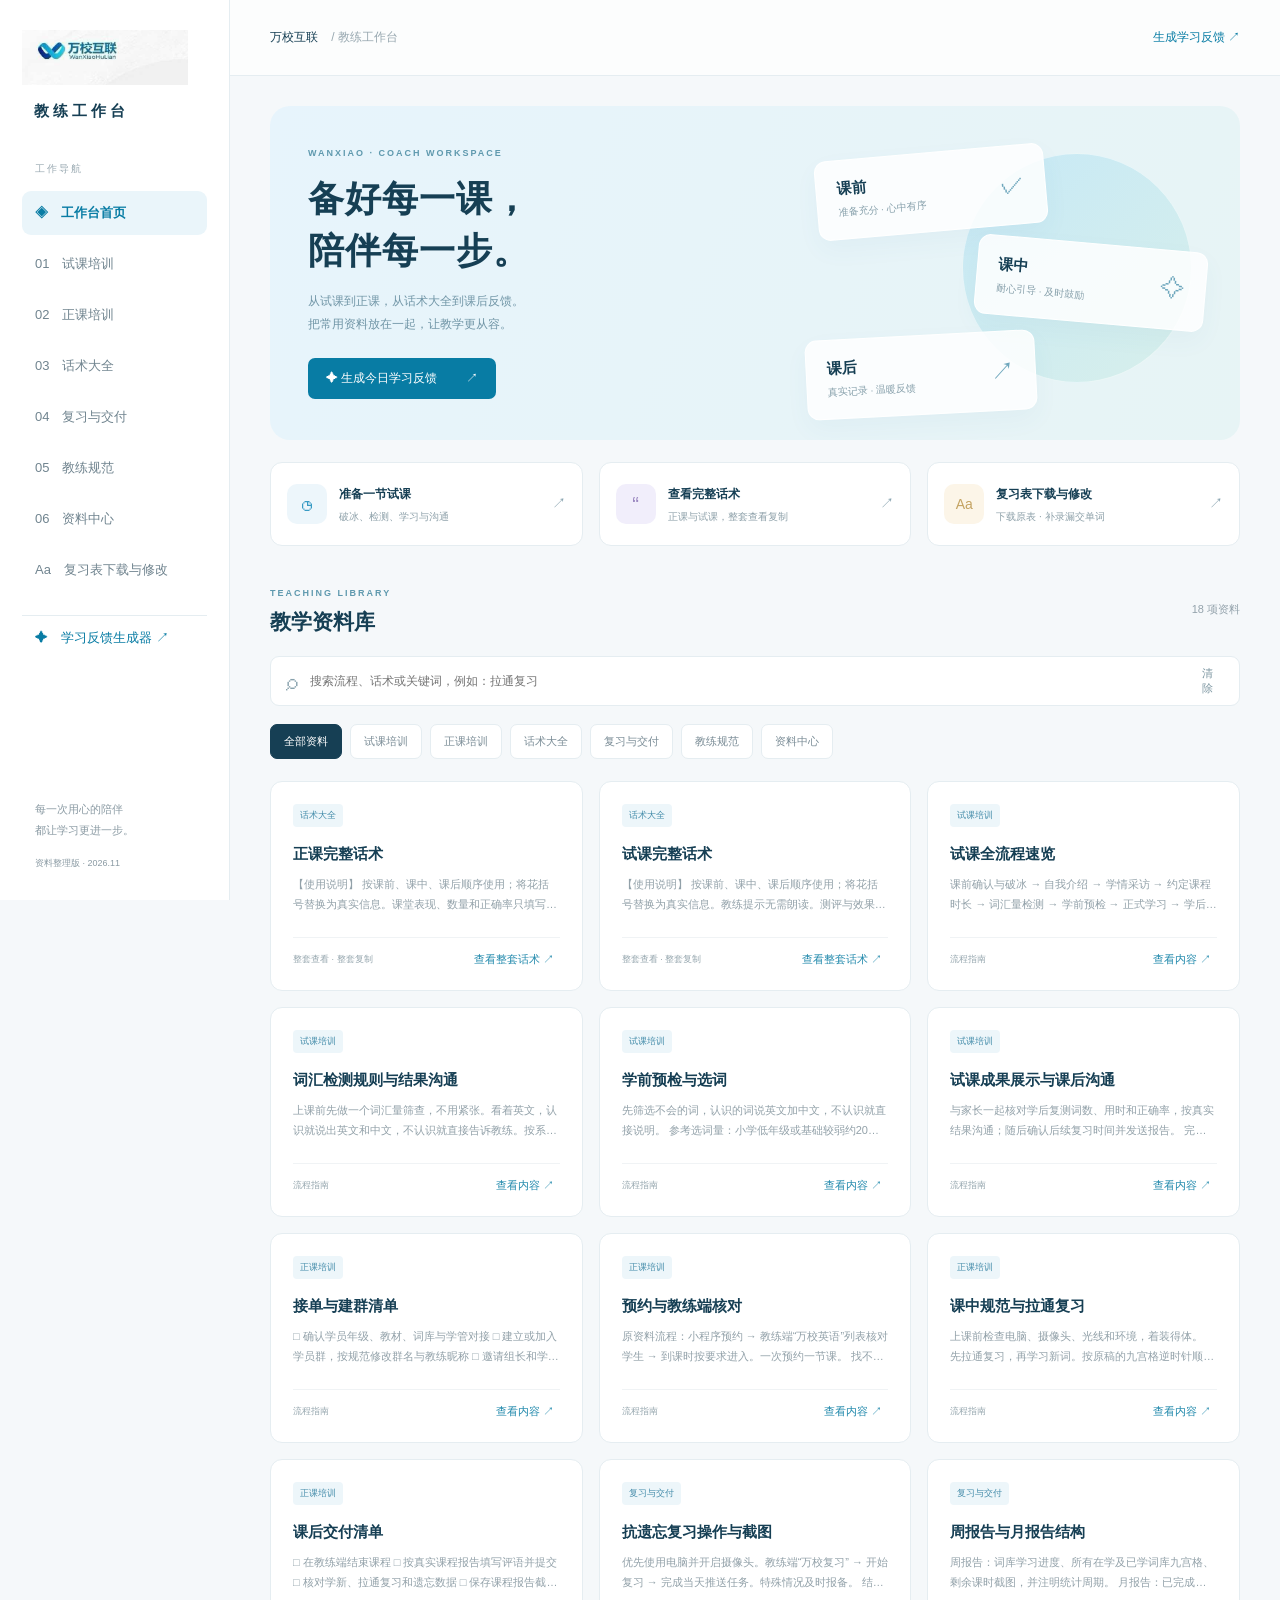
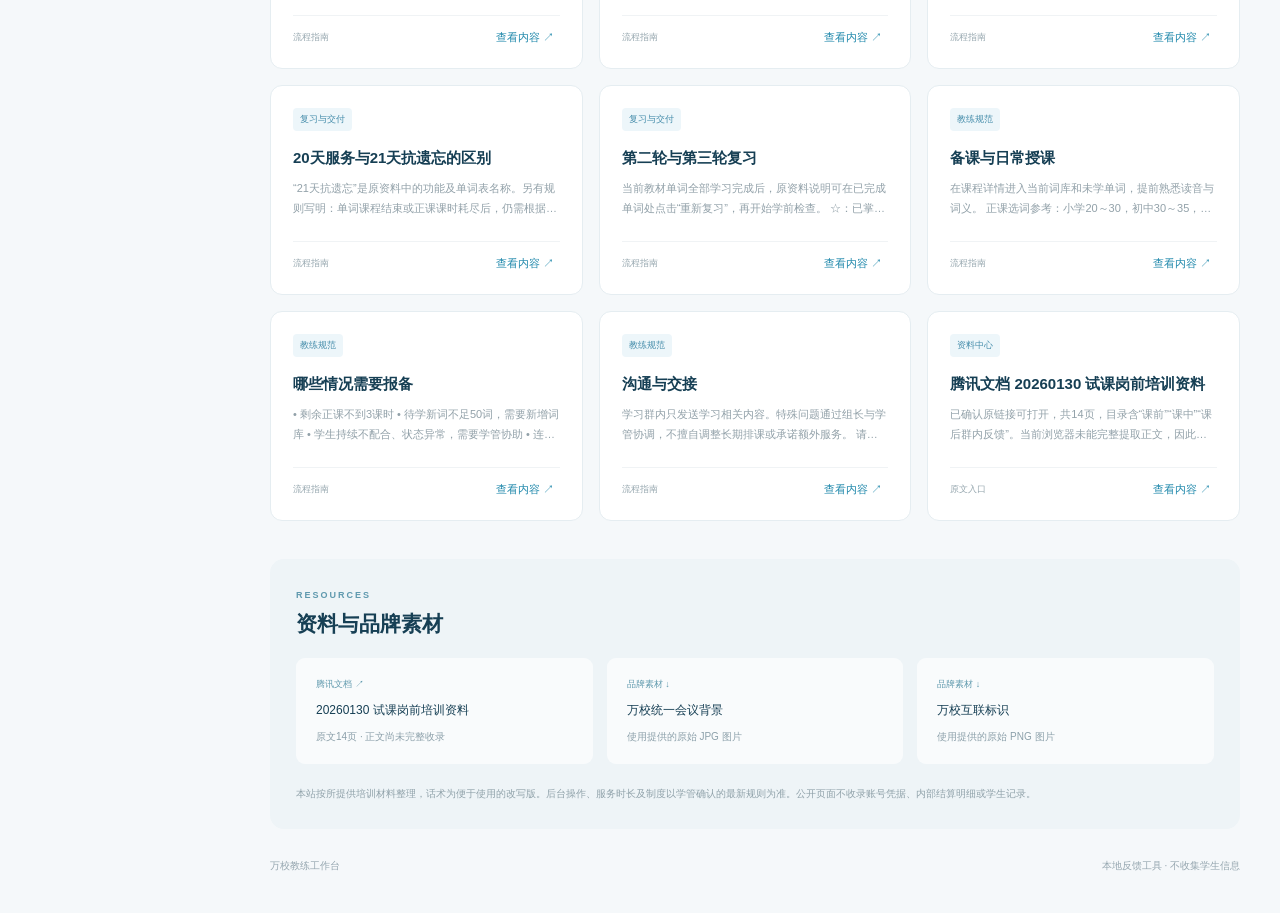
==== index.html @ 0abeb0ee "Request no search indexing for coach website" ====
<!doctype html><html lang="zh-CN"><head><meta name="robots" content="noindex, nofollow, noarchive"><meta charset="UTF-8"><meta name="viewport" content="width=device-width,initial-scale=1"><meta name="description" content="万校教练工作台：分类培训资料、话术大全、复习交付、单词表与反馈生成工具。"><title>万校教练工作台</title><link rel="stylesheet" href="coach.css?v=4"></head><body><aside class="sidebar"><a class="brand" href="./"><img src="assets/logo.png" alt="万校互联"><strong>教练工作台</strong></a><span class="nav-label">工作导航</span><nav id="nav"><button data-cat="全部资料" class="active">◈　工作台首页</button><button data-cat="试课培训">01　试课培训</button><button data-cat="正课培训">02　正课培训</button><button data-cat="话术大全">03　话术大全</button><button data-cat="复习与交付">04　复习与交付</button><button data-cat="教练规范">05　教练规范</button><button data-cat="资料中心">06　资料中心</button><button data-cat="单词工具">Aa　复习表下载与修改</button><a href="feedback.html">✦　学习反馈生成器 ↗</a></nav><div class="side-note">每一次用心的陪伴<br>都让学习更进一步。<small>资料整理版 · 2026.11</small></div></aside><div class="shell"><header><div>万校互联 <span>/ 教练工作台</span></div><a href="feedback.html">生成学习反馈 ↗</a></header><main><section class="hero"><div class="hero-copy"><span class="eyebrow">WANXIAO · COACH WORKSPACE</span><h1>备好每一课，<br>陪伴每一步。</h1><p>从试课到正课，从话术大全到课后反馈。<br>把常用资料放在一起，让教学更从容。</p><a class="primary" href="feedback.html">✦ 生成今日学习反馈 <span>↗</span></a></div><div class="hero-art" aria-hidden="true"><span class="orb"></span><div class="art-card c1"><b>课前</b><span>准备充分 · 心中有序</span><i>✓</i></div><div class="art-card c2"><b>课中</b><span>耐心引导 · 及时鼓励</span><i>✧</i></div><div class="art-card c3"><b>课后</b><span>真实记录 · 温暖反馈</span><i>↗</i></div></div></section><div class="quick-grid"><button data-jump="试课培训"><span class="icon blue">◷</span><div><strong>准备一节试课</strong><small>破冰、检测、学习与沟通</small></div><b>↗</b></button><button data-jump="话术大全"><span class="icon purple">“</span><div><strong>查看完整话术</strong><small>正课与试课，整套查看复制</small></div><b>↗</b></button><button data-jump="单词工具"><span class="icon gold">Aa</span><div><strong>复习表下载与修改</strong><small>下载原表 · 补录漏交单词</small></div><b>↗</b></button></div><section id="library"><div class="title-row"><div><span class="eyebrow">TEACHING LIBRARY</span><h2 id="sectionTitle">教学资料库</h2></div><span id="resultCount"></span></div><div class="searchbar"><span>⌕</span><input id="search" type="search" placeholder="搜索流程、话术或关键词，例如：拉通复习" aria-label="搜索培训资料"><button id="resetSearch">清除</button></div><div id="filters" class="filters"></div><div id="cards" class="cards"></div><div id="empty" hidden>没有找到相关资料，请尝试其他关键词。</div></section><section id="resources" class="resource-panel"><div class="title-row"><div><span class="eyebrow">RESOURCES</span><h2>资料与品牌素材</h2></div></div><div class="resource-grid"><a href="https://docs.qq.com/doc/DQURtT05TaW9CdFZV" target="_blank" rel="noopener"><span>腾讯文档 ↗</span><strong>20260130 试课岗前培训资料</strong><small>原文14页 · 正文尚未完整收录</small></a><a href="assets/meeting-bg.jpg" download="万校会议背景.jpg"><span>品牌素材 ↓</span><strong>万校统一会议背景</strong><small>使用提供的原始 JPG 图片</small></a><a href="assets/logo.png" download="万校互联标识.png"><span>品牌素材 ↓</span><strong>万校互联标识</strong><small>使用提供的原始 PNG 图片</small></a></div><p class="source-note">本站按所提供培训材料整理，话术为便于使用的改写版。后台操作、服务时长及制度以学管确认的最新规则为准。公开页面不收录账号凭据、内部结算明细或学生记录。</p></section><section id="wordTool" class="word-tool" hidden><div class="title-row"><div><span class="eyebrow">WORD WORKSHEET</span><h2>单词复习表自助下载与修改</h2></div><button id="printWords" class="primary">打印 / 存为 PDF</button></div><p>单词忘提交或需要调整时，可下载原表自行修改，也可在这里补录、改词义，生成本次复习表。内容仅在浏览器中处理，不保存或上传。</p><h3>① 下载原始复习表</h3><div class="template-downloads"><a href="templates/english.docx" download="万校单词复习表-英文.docx">↓ 英文复习表 <small>Word 可编辑</small></a><a href="templates/chinese.docx" download="万校单词复习表-中文.docx">↓ 中文复习表 <small>Word 可编辑</small></a><a href="templates/bilingual.docx" download="万校单词复习表-英文加中文.docx">↓ 中英复习表 <small>Word 可编辑</small></a></div><p class="template-note">原表保留提供文件中的示例日期与单词，请在 Word / WPS 中替换为本次内容。三份原文件词汇不完全相同。</p><h3>② 在线补录与修改</h3><div class="sample-row"><button id="sample15">载入中英示例 · 15词</button><button id="sample20">载入英文示例 · 20词</button></div><p class="notice">原文件并非同一组单词：中文版、中英版为15词；英文版为20词且没有配套词义，不自动拼接或补译。</p><label for="wordInput">单词内容（每行“英文 | 中文”；遗漏单词直接追加一行）</label><textarea id="wordInput" rows="8" placeholder="dove | 鸽子&#10;big | 大的"></textarea><div class="word-controls"><label>展示模式<select id="wordMode"><option value="both">英文＋中文</option><option value="en">仅英文</option><option value="zh">仅中文</option></select></label><button id="makeWords" class="primary">更新复习表</button><button id="downloadWords">下载修改后的表格 CSV</button><button id="clearWords">清空</button></div><p id="wordStatus" role="status">也可直接点击下方表格里的英文或中文修改，修改会同步到上方输入框。这里只修改复习表，不会补交到万校教学系统；如需补交学习记录，请联系学管。</p><div id="worksheet"><h3>万校互联 · 单词复习表</h3><p id="wordSummary">填写单词后点击生成</p><table><thead><tr><th>序号</th><th>英文</th><th>中文</th><th>复习 ✓</th></tr></thead><tbody id="wordRows"></tbody></table></div></section><footer>万校教练工作台 <span>本地反馈工具 · 不收集学生信息</span></footer></main></div><dialog id="detail"><div class="dialog-head"><span id="detailCategory"></span><button id="closeDetail" aria-label="关闭详情">×</button></div><h2 id="detailTitle"></h2><div id="detailBody"></div><p id="detailSource"></p><div class="dialog-bottom"><span id="copyStatus" role="status"></span><button id="copyDetail" class="primary">复制内容</button></div></dialog><script src="content.js?v=4"></script><script src="coach.js?v=4"></script></body></html>
---- coach.css ----
:root{--blue:#087ca4;--ink:#163f54;--muted:#7b909b;--line:#e5edf1}*{box-sizing:border-box}html{scroll-behavior:smooth}body{margin:0;background:#f5f8fa;color:var(--ink);font:14px -apple-system,BlinkMacSystemFont,"PingFang SC","Microsoft YaHei",sans-serif}button,input,textarea,select{font:inherit}button,a,input,textarea,select{-webkit-tap-highlight-color:transparent}button{cursor:pointer}a{color:inherit;text-decoration:none}.sidebar{position:fixed;inset:0 auto 0 0;width:230px;background:#fff;border-right:1px solid var(--line);padding:30px 22px;z-index:10}.brand img{width:166px;height:55px;object-fit:cover;object-position:center}.brand strong{display:block;letter-spacing:4px;font-size:15px;margin:14px 0 38px;padding-left:12px}.nav-label{font-size:10px;letter-spacing:2px;color:#9aaab2;padding-left:13px}nav{margin-top:15px;display:flex;flex-direction:column;gap:7px}nav button,nav a{background:none;border:0;text-align:left;padding:13px;border-radius:9px;color:#70848f;font-size:13px}nav .active{background:#eaf5fa;color:#087ca4;font-weight:600}nav a{margin-top:16px;border-top:1px solid var(--line);border-radius:0;color:#087ca4}.side-note{position:absolute;bottom:28px;left:35px;color:#8a9aa3;font-size:11px;line-height:1.9}.side-note small{display:block;margin-top:14px;font-size:9px}.shell{margin-left:230px}header{height:76px;background:#ffffffbb;border-bottom:1px solid var(--line);padding:0 40px;display:flex;justify-content:space-between;align-items:center;font-size:12px}header span{color:#98a8b0;margin-left:10px}header a{color:var(--blue)}main{max-width:1260px;padding:30px 40px;margin:auto}.hero{min-height:310px;border-radius:20px;background:linear-gradient(115deg,#e7f4fc,#e7f4f5);padding:37px 38px;display:grid;grid-template-columns:1.2fr 1fr;overflow:hidden}.eyebrow{font-size:9px;letter-spacing:2px;color:#5f99ae;font-weight:600}h1{font-size:36px;line-height:1.45;margin:14px 0 13px;font-weight:650;letter-spacing:1px}.hero p{font-size:12px;line-height:1.9;color:#7095a6}.primary{background:var(--blue);color:#fff;border:0;border-radius:7px;padding:12px 18px;font-size:12px;display:inline-block}.hero .primary{margin-top:10px}.hero .primary span{margin-left:25px}.hero-art{position:relative;min-height:260px}.orb{position:absolute;width:230px;height:230px;background:linear-gradient(140deg,#c7e9f6,#d7efeb);border:1px solid #fff8;border-radius:50%;top:10px;right:10px}.art-card{position:absolute;background:#ffffffd9;border:1px solid #fff;box-shadow:0 10px 24px #3681a30c;border-radius:12px;width:230px;padding:19px 20px;transform:rotate(-5deg)}.art-card b{display:block;font-size:15px}.art-card span{display:block;font-size:10px;color:#87a0ab;margin-top:7px}.art-card i{position:absolute;right:20px;top:24px;font-style:normal;color:#6da6bc;font-size:24px}.c1{top:9px;left:20px}.c2{top:100px;right:-4px;transform:rotate(5deg)}.c3{top:192px;left:10px;transform:rotate(-3deg)}.quick-grid{display:grid;grid-template-columns:repeat(3,1fr);gap:16px;margin:22px 0 37px}.quick-grid button{background:#fff;border:1px solid var(--line);border-radius:12px;padding:21px 16px;display:flex;align-items:center;text-align:left;gap:12px;color:var(--ink)}.quick-grid strong{font-size:12px;font-weight:600}.quick-grid small{display:block;margin-top:7px;font-size:10px;color:#8da0a9}.quick-grid b{margin-left:auto;color:#8ba6b2;font-weight:400}.icon{display:grid;place-items:center;width:40px;height:40px;border-radius:10px;font-size:20px;flex-shrink:0}.blue{background:#edf6fb;color:#389bc4}.purple{background:#f1eefb;color:#9a87c0}.gold{background:#fcf5e8;color:#c4a362;font-size:14px}.title-row{display:flex;align-items:center;justify-content:space-between;margin-bottom:20px}h2{font-size:21px;margin:9px 0 0;font-weight:600}#resultCount{font-size:11px;color:#93a2ab}.searchbar{background:#fff;display:flex;border:1px solid var(--line);border-radius:9px;align-items:center;padding:5px 15px;gap:12px}.searchbar>span{font-size:23px;color:#89a2ad}.searchbar input{width:100%;border:0;outline:none;padding:12px 0;font-size:12px;background:transparent}.searchbar button{background:none;border:0;color:#7b95a0;font-size:11px}.filters{display:flex;gap:8px;margin:18px 0 22px;flex-wrap:wrap}.filters button,.sample-row button,.word-controls>button:not(.primary){background:#fff;border:1px solid var(--line);padding:9px 13px;border-radius:7px;color:#7a8c96;font-size:11px}.filters button.active{background:var(--ink);color:#fff;border-color:var(--ink)}.cards{display:grid;grid-template-columns:repeat(3,1fr);gap:16px}.card{border:1px solid var(--line);background:#fff;border-radius:12px;padding:22px;display:flex;flex-direction:column;min-height:210px}.card .badge{font-size:9px;color:#448caa;background:#edf6fa;padding:5px 7px;border-radius:4px;align-self:start}.card h3{font-size:15px;line-height:1.6;margin:15px 0 9px;font-weight:600}.card p{font-size:11px;color:#92a1a9;line-height:1.8;margin:0 0 18px;display:-webkit-box;-webkit-line-clamp:2;-webkit-box-orient:vertical;overflow:hidden}.card-bottom{margin-top:auto;border-top:1px solid #f0f3f5;padding-top:13px;display:flex;align-items:center;justify-content:space-between;font-size:9px;color:#95a6ae}.card-bottom button{border:0;background:none;color:#2189ac;font-size:11px}.resource-panel{margin-top:38px;background:#eef4f7;border-radius:14px;padding:26px}.resource-grid{display:grid;grid-template-columns:repeat(3,1fr);gap:14px}.resource-grid a{background:#ffffffb0;padding:20px;border-radius:9px;display:flex;flex-direction:column;gap:10px}.resource-grid span{font-size:9px;color:#5f99ad}.resource-grid strong{font-size:12px;font-weight:500;line-height:1.6}.resource-grid small{font-size:10px;color:#8ca0aa}.source-note{font-size:10px;color:#90a2aa;line-height:1.9;margin:20px 0 0}footer{display:flex;justify-content:space-between;color:#96a7b0;font-size:10px;padding:30px 0 10px}dialog{width:min(700px,calc(100% - 30px));max-height:88vh;border:1px solid var(--line);border-radius:18px;padding:30px;color:var(--ink)}dialog::backdrop{background:#12374666;backdrop-filter:blur(3px)}.dialog-head{display:flex;justify-content:space-between;align-items:center;color:var(--blue);font-size:11px}.dialog-head button{border:0;background:#f1f6f9;font-size:24px;color:#7896a4;width:34px;height:34px;border-radius:50%}#detailTitle{margin:15px 0 20px;line-height:1.6}#detailBody{white-space:pre-wrap;line-height:2.1;font-size:14px}#detailSource{font-size:10px;color:#8aa0ab;border-top:1px solid var(--line);padding-top:18px;margin-top:24px}.dialog-bottom{display:flex;justify-content:space-between;align-items:center;gap:12px;margin-top:20px}#copyStatus{font-size:11px;color:var(--blue)}.word-tool{padding:28px;background:#fff;border:1px solid var(--line);border-radius:14px}.word-tool p{color:#8198a3;font-size:12px;line-height:1.8}.sample-row{display:flex;gap:12px}.notice{background:#fff8e8;padding:12px;border-radius:8px;color:#9c885c!important}.word-tool textarea{display:block;width:100%;padding:15px;border:1px solid var(--line);border-radius:9px;margin:10px 0 18px;line-height:1.8}.word-controls{display:flex;gap:16px;align-items:end}.word-controls label{display:flex;flex-direction:column;gap:8px;font-size:12px}select{padding:9px;border:1px solid var(--line);border-radius:6px}#worksheet{margin-top:25px;padding:20px;border:1px solid var(--line)}table{border-collapse:collapse;width:100%}th,td{border:1px solid #dce5e9;text-align:left;padding:12px;font-size:13px}th{background:#eff6f9}button:hover,a:hover{filter:brightness(.96)}:focus-visible{outline:3px solid #8dcde1;outline-offset:3px}[hidden]{display:none!important}#empty{padding:50px;text-align:center;color:#849ba7}@media(max-width:1050px){.sidebar{width:200px;padding:24px 15px}.shell{margin-left:200px}main{padding:25px}.cards{grid-template-columns:repeat(2,1fr)}.quick-grid{gap:10px}.quick-grid button{padding:16px 10px}.quick-grid .icon{display:none}.hero-art{transform:scale(.85);transform-origin:center}}@media(max-width:700px){.sidebar{position:static;width:100%;padding:12px 16px;border-bottom:1px solid var(--line)}.brand{display:flex;align-items:center;gap:20px}.brand img{width:122px;height:40px}.brand strong{margin:0;font-size:13px;letter-spacing:2px}.nav-label,.side-note{display:none}nav{flex-direction:row;overflow:auto;white-space:nowrap;margin-top:12px;gap:4px}nav button,nav a{flex-shrink:0;font-size:11px;padding:10px;margin:0}nav a{border:0}.shell{margin:0}header{height:48px;padding:0 20px;font-size:10px}main{padding:18px 16px}.hero{padding:27px 24px;display:block;min-height:0}.hero-art{display:none}h1{font-size:30px}.hero p{font-size:12px}.quick-grid{grid-template-columns:1fr;gap:8px;margin:16px 0 28px}.quick-grid button{padding:15px}.quick-grid .icon{display:grid;width:34px;height:34px}.quick-grid small{font-size:10px}.cards{grid-template-columns:1fr}.card{min-height:180px}.resource-grid{grid-template-columns:1fr}.resource-panel{padding:20px}.word-tool{padding:18px}.word-controls{flex-wrap:wrap}textarea,input{font-size:16px!important}.title-row h2{font-size:20px}dialog{padding:23px}footer span{font-size:9px}.searchbar input{min-width:0}th,td{padding:8px}.word-tool .primary{padding:11px}#worksheet{padding:8px}}@media print{body>*{display:none!important}.shell,.shell main,#wordTool,#worksheet{display:block!important;margin:0;padding:0;border:0;background:#fff}.shell>header,main>*:not(#wordTool),#wordTool>*:not(#worksheet){display:none!important}#worksheet h3{text-align:center}table{width:100%}th,td{color:#000;border:1px solid #999;padding:10px}}

.template-downloads{display:grid;grid-template-columns:repeat(3,1fr);gap:12px;margin:16px 0}.template-downloads a{display:block;padding:18px;border:1px solid #cfe3ed;background:#f1f8fb;border-radius:9px;color:#087ca4;font-size:13px}.template-downloads small{display:block;color:#8aa0aa;font-size:10px;margin-top:8px}.word-tool h3{font-size:15px;margin-top:26px}.word-tool #wordStatus{font-size:11px;color:#7a929f}#downloadWords{border:1px solid #a5cddd;border-radius:7px;background:#f0f8fc;color:#087ca4;padding:12px;font-size:12px}td[contenteditable]{background:#fafdff;cursor:text}td[contenteditable]:focus{outline:2px solid #91cbdc;outline-offset:-2px}@media(max-width:700px){.template-downloads{grid-template-columns:1fr;gap:8px}.template-downloads a{padding:14px}.template-downloads small{display:inline;margin-left:15px}}
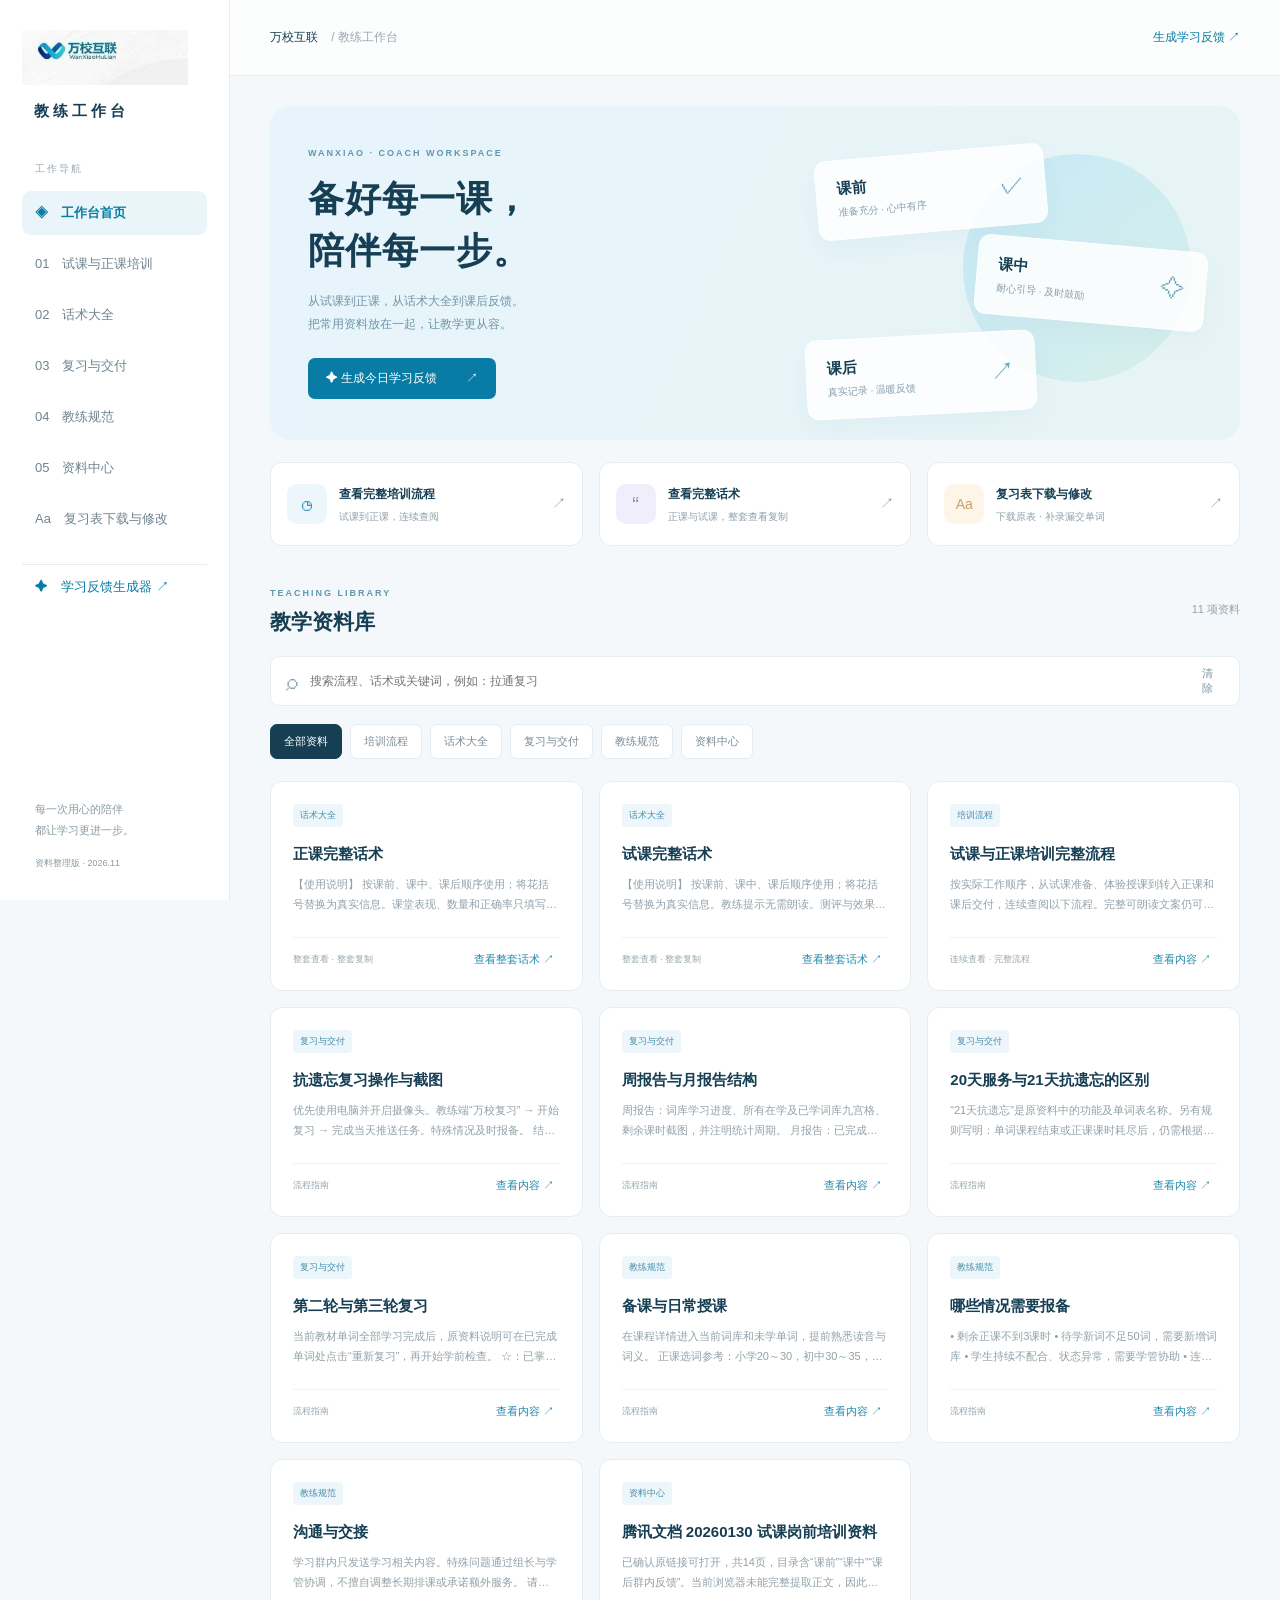
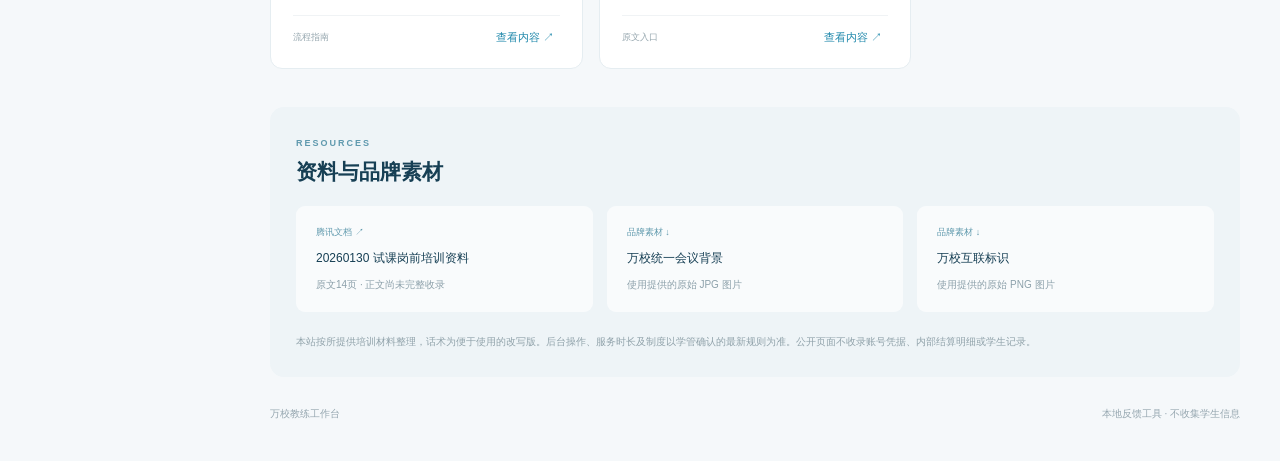
==== commit 7a4ff742: "Combine trial and regular training into one continuous guide" ====
--- a/index.html
+++ b/index.html
@@ -1 +1 @@
-<!doctype html><html lang="zh-CN"><head><meta name="robots" content="noindex, nofollow, noarchive"><meta charset="UTF-8"><meta name="viewport" content="width=device-width,initial-scale=1"><meta name="description" content="万校教练工作台：分类培训资料、话术大全、复习交付、单词表与反馈生成工具。"><title>万校教练工作台</title><link rel="stylesheet" href="coach.css?v=4"></head><body><aside class="sidebar"><a class="brand" href="./"><img src="assets/logo.png" alt="万校互联"><strong>教练工作台</strong></a><span class="nav-label">工作导航</span><nav id="nav"><button data-cat="全部资料" class="active">◈　工作台首页</button><button data-cat="试课培训">01　试课培训</button><button data-cat="正课培训">02　正课培训</button><button data-cat="话术大全">03　话术大全</button><button data-cat="复习与交付">04　复习与交付</button><button data-cat="教练规范">05　教练规范</button><button data-cat="资料中心">06　资料中心</button><button data-cat="单词工具">Aa　复习表下载与修改</button><a href="feedback.html">✦　学习反馈生成器 ↗</a></nav><div class="side-note">每一次用心的陪伴<br>都让学习更进一步。<small>资料整理版 · 2026.11</small></div></aside><div class="shell"><header><div>万校互联 <span>/ 教练工作台</span></div><a href="feedback.html">生成学习反馈 ↗</a></header><main><section class="hero"><div class="hero-copy"><span class="eyebrow">WANXIAO · COACH WORKSPACE</span><h1>备好每一课，<br>陪伴每一步。</h1><p>从试课到正课，从话术大全到课后反馈。<br>把常用资料放在一起，让教学更从容。</p><a class="primary" href="feedback.html">✦ 生成今日学习反馈 <span>↗</span></a></div><div class="hero-art" aria-hidden="true"><span class="orb"></span><div class="art-card c1"><b>课前</b><span>准备充分 · 心中有序</span><i>✓</i></div><div class="art-card c2"><b>课中</b><span>耐心引导 · 及时鼓励</span><i>✧</i></div><div class="art-card c3"><b>课后</b><span>真实记录 · 温暖反馈</span><i>↗</i></div></div></section><div class="quick-grid"><button data-jump="试课培训"><span class="icon blue">◷</span><div><strong>准备一节试课</strong><small>破冰、检测、学习与沟通</small></div><b>↗</b></button><button data-jump="话术大全"><span class="icon purple">“</span><div><strong>查看完整话术</strong><small>正课与试课，整套查看复制</small></div><b>↗</b></button><button data-jump="单词工具"><span class="icon gold">Aa</span><div><strong>复习表下载与修改</strong><small>下载原表 · 补录漏交单词</small></div><b>↗</b></button></div><section id="library"><div class="title-row"><div><span class="eyebrow">TEACHING LIBRARY</span><h2 id="sectionTitle">教学资料库</h2></div><span id="resultCount"></span></div><div class="searchbar"><span>⌕</span><input id="search" type="search" placeholder="搜索流程、话术或关键词，例如：拉通复习" aria-label="搜索培训资料"><button id="resetSearch">清除</button></div><div id="filters" class="filters"></div><div id="cards" class="cards"></div><div id="empty" hidden>没有找到相关资料，请尝试其他关键词。</div></section><section id="resources" class="resource-panel"><div class="title-row"><div><span class="eyebrow">RESOURCES</span><h2>资料与品牌素材</h2></div></div><div class="resource-grid"><a href="https://docs.qq.com/doc/DQURtT05TaW9CdFZV" target="_blank" rel="noopener"><span>腾讯文档 ↗</span><strong>20260130 试课岗前培训资料</strong><small>原文14页 · 正文尚未完整收录</small></a><a href="assets/meeting-bg.jpg" download="万校会议背景.jpg"><span>品牌素材 ↓</span><strong>万校统一会议背景</strong><small>使用提供的原始 JPG 图片</small></a><a href="assets/logo.png" download="万校互联标识.png"><span>品牌素材 ↓</span><strong>万校互联标识</strong><small>使用提供的原始 PNG 图片</small></a></div><p class="source-note">本站按所提供培训材料整理，话术为便于使用的改写版。后台操作、服务时长及制度以学管确认的最新规则为准。公开页面不收录账号凭据、内部结算明细或学生记录。</p></section><section id="wordTool" class="word-tool" hidden><div class="title-row"><div><span class="eyebrow">WORD WORKSHEET</span><h2>单词复习表自助下载与修改</h2></div><button id="printWords" class="primary">打印 / 存为 PDF</button></div><p>单词忘提交或需要调整时，可下载原表自行修改，也可在这里补录、改词义，生成本次复习表。内容仅在浏览器中处理，不保存或上传。</p><h3>① 下载原始复习表</h3><div class="template-downloads"><a href="templates/english.docx" download="万校单词复习表-英文.docx">↓ 英文复习表 <small>Word 可编辑</small></a><a href="templates/chinese.docx" download="万校单词复习表-中文.docx">↓ 中文复习表 <small>Word 可编辑</small></a><a href="templates/bilingual.docx" download="万校单词复习表-英文加中文.docx">↓ 中英复习表 <small>Word 可编辑</small></a></div><p class="template-note">原表保留提供文件中的示例日期与单词，请在 Word / WPS 中替换为本次内容。三份原文件词汇不完全相同。</p><h3>② 在线补录与修改</h3><div class="sample-row"><button id="sample15">载入中英示例 · 15词</button><button id="sample20">载入英文示例 · 20词</button></div><p class="notice">原文件并非同一组单词：中文版、中英版为15词；英文版为20词且没有配套词义，不自动拼接或补译。</p><label for="wordInput">单词内容（每行“英文 | 中文”；遗漏单词直接追加一行）</label><textarea id="wordInput" rows="8" placeholder="dove | 鸽子&#10;big | 大的"></textarea><div class="word-controls"><label>展示模式<select id="wordMode"><option value="both">英文＋中文</option><option value="en">仅英文</option><option value="zh">仅中文</option></select></label><button id="makeWords" class="primary">更新复习表</button><button id="downloadWords">下载修改后的表格 CSV</button><button id="clearWords">清空</button></div><p id="wordStatus" role="status">也可直接点击下方表格里的英文或中文修改，修改会同步到上方输入框。这里只修改复习表，不会补交到万校教学系统；如需补交学习记录，请联系学管。</p><div id="worksheet"><h3>万校互联 · 单词复习表</h3><p id="wordSummary">填写单词后点击生成</p><table><thead><tr><th>序号</th><th>英文</th><th>中文</th><th>复习 ✓</th></tr></thead><tbody id="wordRows"></tbody></table></div></section><footer>万校教练工作台 <span>本地反馈工具 · 不收集学生信息</span></footer></main></div><dialog id="detail"><div class="dialog-head"><span id="detailCategory"></span><button id="closeDetail" aria-label="关闭详情">×</button></div><h2 id="detailTitle"></h2><div id="detailBody"></div><p id="detailSource"></p><div class="dialog-bottom"><span id="copyStatus" role="status"></span><button id="copyDetail" class="primary">复制内容</button></div></dialog><script src="content.js?v=4"></script><script src="coach.js?v=4"></script></body></html>
+<!doctype html><html lang="zh-CN"><head><meta name="robots" content="noindex, nofollow, noarchive"><meta charset="UTF-8"><meta name="viewport" content="width=device-width,initial-scale=1"><meta name="description" content="万校教练工作台：分类培训资料、话术大全、复习交付、单词表与反馈生成工具。"><title>万校教练工作台</title><link rel="stylesheet" href="coach.css?v=4"></head><body><aside class="sidebar"><a class="brand" href="./"><img src="assets/logo.png" alt="万校互联"><strong>教练工作台</strong></a><span class="nav-label">工作导航</span><nav id="nav"><button data-cat="全部资料" class="active">◈　工作台首页</button><button data-cat="培训流程">01　试课与正课培训</button><button data-cat="话术大全">02　话术大全</button><button data-cat="复习与交付">03　复习与交付</button><button data-cat="教练规范">04　教练规范</button><button data-cat="资料中心">05　资料中心</button><button data-cat="单词工具">Aa　复习表下载与修改</button><a href="feedback.html">✦　学习反馈生成器 ↗</a></nav><div class="side-note">每一次用心的陪伴<br>都让学习更进一步。<small>资料整理版 · 2026.11</small></div></aside><div class="shell"><header><div>万校互联 <span>/ 教练工作台</span></div><a href="feedback.html">生成学习反馈 ↗</a></header><main><section class="hero"><div class="hero-copy"><span class="eyebrow">WANXIAO · COACH WORKSPACE</span><h1>备好每一课，<br>陪伴每一步。</h1><p>从试课到正课，从话术大全到课后反馈。<br>把常用资料放在一起，让教学更从容。</p><a class="primary" href="feedback.html">✦ 生成今日学习反馈 <span>↗</span></a></div><div class="hero-art" aria-hidden="true"><span class="orb"></span><div class="art-card c1"><b>课前</b><span>准备充分 · 心中有序</span><i>✓</i></div><div class="art-card c2"><b>课中</b><span>耐心引导 · 及时鼓励</span><i>✧</i></div><div class="art-card c3"><b>课后</b><span>真实记录 · 温暖反馈</span><i>↗</i></div></div></section><div class="quick-grid"><button data-jump="培训流程"><span class="icon blue">◷</span><div><strong>查看完整培训流程</strong><small>试课到正课，连续查阅</small></div><b>↗</b></button><button data-jump="话术大全"><span class="icon purple">“</span><div><strong>查看完整话术</strong><small>正课与试课，整套查看复制</small></div><b>↗</b></button><button data-jump="单词工具"><span class="icon gold">Aa</span><div><strong>复习表下载与修改</strong><small>下载原表 · 补录漏交单词</small></div><b>↗</b></button></div><section id="library"><div class="title-row"><div><span class="eyebrow">TEACHING LIBRARY</span><h2 id="sectionTitle">教学资料库</h2></div><span id="resultCount"></span></div><div class="searchbar"><span>⌕</span><input id="search" type="search" placeholder="搜索流程、话术或关键词，例如：拉通复习" aria-label="搜索培训资料"><button id="resetSearch">清除</button></div><div id="filters" class="filters"></div><div id="cards" class="cards"></div><div id="empty" hidden>没有找到相关资料，请尝试其他关键词。</div></section><section id="resources" class="resource-panel"><div class="title-row"><div><span class="eyebrow">RESOURCES</span><h2>资料与品牌素材</h2></div></div><div class="resource-grid"><a href="https://docs.qq.com/doc/DQURtT05TaW9CdFZV" target="_blank" rel="noopener"><span>腾讯文档 ↗</span><strong>20260130 试课岗前培训资料</strong><small>原文14页 · 正文尚未完整收录</small></a><a href="assets/meeting-bg.jpg" download="万校会议背景.jpg"><span>品牌素材 ↓</span><strong>万校统一会议背景</strong><small>使用提供的原始 JPG 图片</small></a><a href="assets/logo.png" download="万校互联标识.png"><span>品牌素材 ↓</span><strong>万校互联标识</strong><small>使用提供的原始 PNG 图片</small></a></div><p class="source-note">本站按所提供培训材料整理，话术为便于使用的改写版。后台操作、服务时长及制度以学管确认的最新规则为准。公开页面不收录账号凭据、内部结算明细或学生记录。</p></section><section id="wordTool" class="word-tool" hidden><div class="title-row"><div><span class="eyebrow">WORD WORKSHEET</span><h2>单词复习表自助下载与修改</h2></div><button id="printWords" class="primary">打印 / 存为 PDF</button></div><p>单词忘提交或需要调整时，可下载原表自行修改，也可在这里补录、改词义，生成本次复习表。内容仅在浏览器中处理，不保存或上传。</p><h3>① 下载原始复习表</h3><div class="template-downloads"><a href="templates/english.docx" download="万校单词复习表-英文.docx">↓ 英文复习表 <small>Word 可编辑</small></a><a href="templates/chinese.docx" download="万校单词复习表-中文.docx">↓ 中文复习表 <small>Word 可编辑</small></a><a href="templates/bilingual.docx" download="万校单词复习表-英文加中文.docx">↓ 中英复习表 <small>Word 可编辑</small></a></div><p class="template-note">原表保留提供文件中的示例日期与单词，请在 Word / WPS 中替换为本次内容。三份原文件词汇不完全相同。</p><h3>② 在线补录与修改</h3><div class="sample-row"><button id="sample15">载入中英示例 · 15词</button><button id="sample20">载入英文示例 · 20词</button></div><p class="notice">原文件并非同一组单词：中文版、中英版为15词；英文版为20词且没有配套词义，不自动拼接或补译。</p><label for="wordInput">单词内容（每行“英文 | 中文”；遗漏单词直接追加一行）</label><textarea id="wordInput" rows="8" placeholder="dove | 鸽子&#10;big | 大的"></textarea><div class="word-controls"><label>展示模式<select id="wordMode"><option value="both">英文＋中文</option><option value="en">仅英文</option><option value="zh">仅中文</option></select></label><button id="makeWords" class="primary">更新复习表</button><button id="downloadWords">下载修改后的表格 CSV</button><button id="clearWords">清空</button></div><p id="wordStatus" role="status">也可直接点击下方表格里的英文或中文修改，修改会同步到上方输入框。这里只修改复习表，不会补交到万校教学系统；如需补交学习记录，请联系学管。</p><div id="worksheet"><h3>万校互联 · 单词复习表</h3><p id="wordSummary">填写单词后点击生成</p><table><thead><tr><th>序号</th><th>英文</th><th>中文</th><th>复习 ✓</th></tr></thead><tbody id="wordRows"></tbody></table></div></section><footer>万校教练工作台 <span>本地反馈工具 · 不收集学生信息</span></footer></main></div><dialog id="detail"><div class="dialog-head"><span id="detailCategory"></span><button id="closeDetail" aria-label="关闭详情">×</button></div><h2 id="detailTitle"></h2><div id="detailBody"></div><p id="detailSource"></p><div class="dialog-bottom"><span id="copyStatus" role="status"></span><button id="copyDetail" class="primary">复制内容</button></div></dialog><script src="content.js?v=6"></script><script src="coach.js?v=6"></script></body></html>
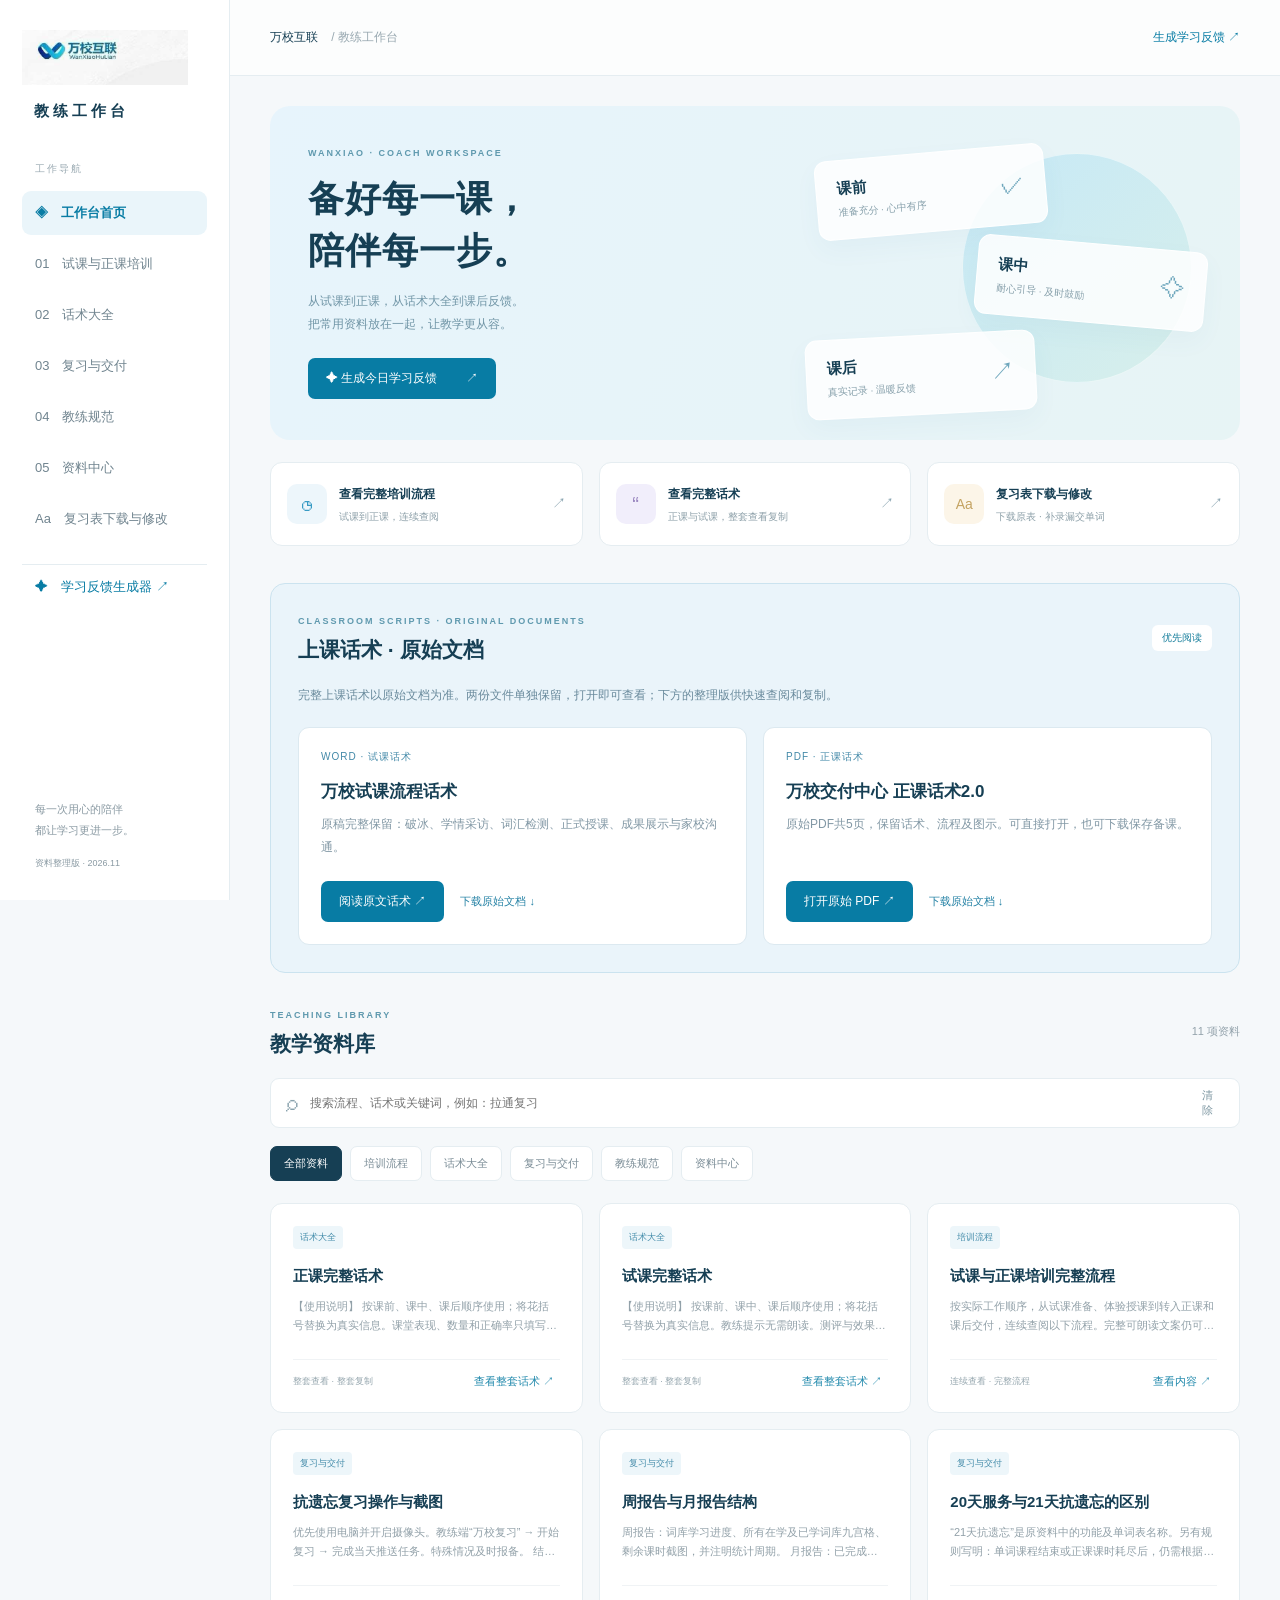
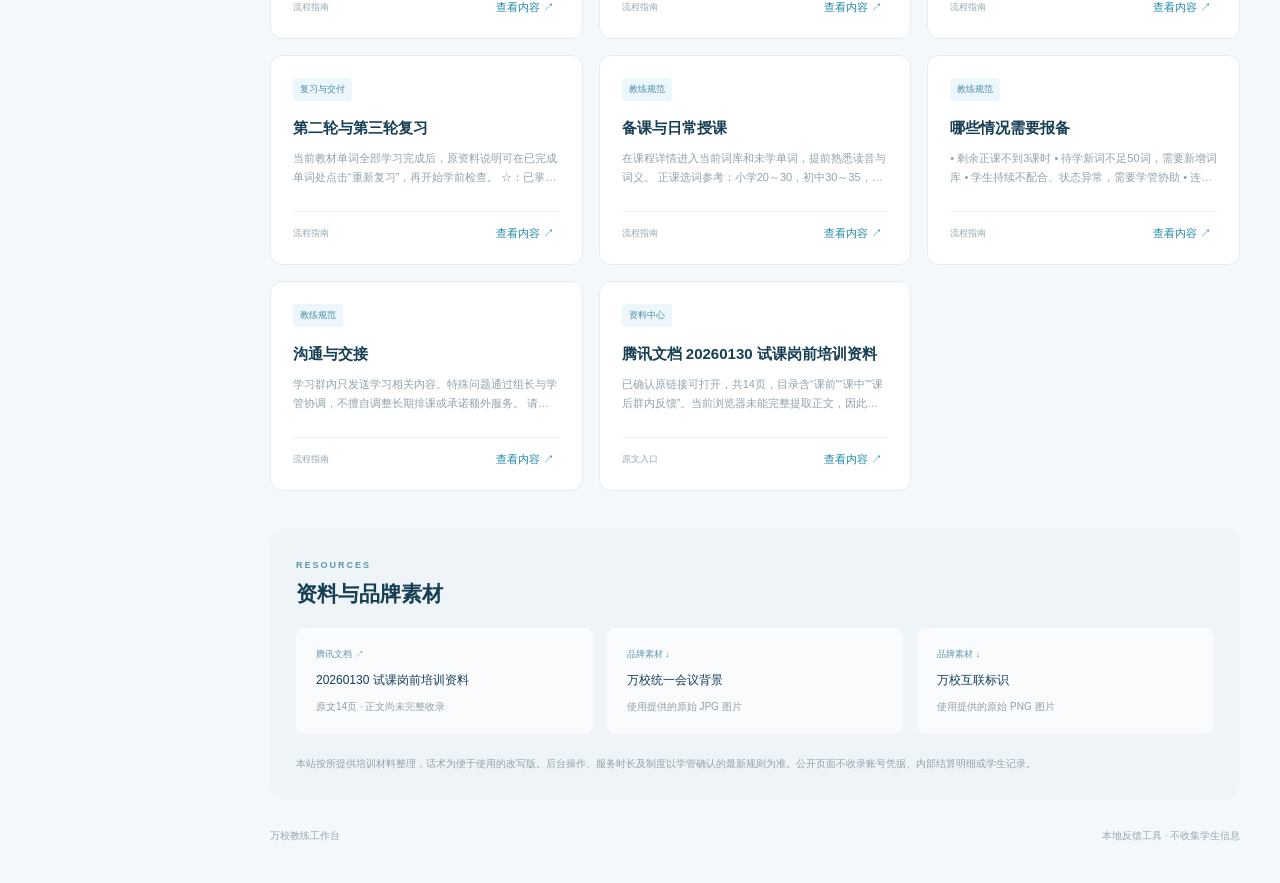
==== commit cb5bba3d: "Prioritize original classroom script documents with reading and download links" ====
--- a/index.html
+++ b/index.html
@@ -1 +1 @@
-<!doctype html><html lang="zh-CN"><head><meta name="robots" content="noindex, nofollow, noarchive"><meta charset="UTF-8"><meta name="viewport" content="width=device-width,initial-scale=1"><meta name="description" content="万校教练工作台：分类培训资料、话术大全、复习交付、单词表与反馈生成工具。"><title>万校教练工作台</title><link rel="stylesheet" href="coach.css?v=4"></head><body><aside class="sidebar"><a class="brand" href="./"><img src="assets/logo.png" alt="万校互联"><strong>教练工作台</strong></a><span class="nav-label">工作导航</span><nav id="nav"><button data-cat="全部资料" class="active">◈　工作台首页</button><button data-cat="培训流程">01　试课与正课培训</button><button data-cat="话术大全">02　话术大全</button><button data-cat="复习与交付">03　复习与交付</button><button data-cat="教练规范">04　教练规范</button><button data-cat="资料中心">05　资料中心</button><button data-cat="单词工具">Aa　复习表下载与修改</button><a href="feedback.html">✦　学习反馈生成器 ↗</a></nav><div class="side-note">每一次用心的陪伴<br>都让学习更进一步。<small>资料整理版 · 2026.11</small></div></aside><div class="shell"><header><div>万校互联 <span>/ 教练工作台</span></div><a href="feedback.html">生成学习反馈 ↗</a></header><main><section class="hero"><div class="hero-copy"><span class="eyebrow">WANXIAO · COACH WORKSPACE</span><h1>备好每一课，<br>陪伴每一步。</h1><p>从试课到正课，从话术大全到课后反馈。<br>把常用资料放在一起，让教学更从容。</p><a class="primary" href="feedback.html">✦ 生成今日学习反馈 <span>↗</span></a></div><div class="hero-art" aria-hidden="true"><span class="orb"></span><div class="art-card c1"><b>课前</b><span>准备充分 · 心中有序</span><i>✓</i></div><div class="art-card c2"><b>课中</b><span>耐心引导 · 及时鼓励</span><i>✧</i></div><div class="art-card c3"><b>课后</b><span>真实记录 · 温暖反馈</span><i>↗</i></div></div></section><div class="quick-grid"><button data-jump="培训流程"><span class="icon blue">◷</span><div><strong>查看完整培训流程</strong><small>试课到正课，连续查阅</small></div><b>↗</b></button><button data-jump="话术大全"><span class="icon purple">“</span><div><strong>查看完整话术</strong><small>正课与试课，整套查看复制</small></div><b>↗</b></button><button data-jump="单词工具"><span class="icon gold">Aa</span><div><strong>复习表下载与修改</strong><small>下载原表 · 补录漏交单词</small></div><b>↗</b></button></div><section id="library"><div class="title-row"><div><span class="eyebrow">TEACHING LIBRARY</span><h2 id="sectionTitle">教学资料库</h2></div><span id="resultCount"></span></div><div class="searchbar"><span>⌕</span><input id="search" type="search" placeholder="搜索流程、话术或关键词，例如：拉通复习" aria-label="搜索培训资料"><button id="resetSearch">清除</button></div><div id="filters" class="filters"></div><div id="cards" class="cards"></div><div id="empty" hidden>没有找到相关资料，请尝试其他关键词。</div></section><section id="resources" class="resource-panel"><div class="title-row"><div><span class="eyebrow">RESOURCES</span><h2>资料与品牌素材</h2></div></div><div class="resource-grid"><a href="https://docs.qq.com/doc/DQURtT05TaW9CdFZV" target="_blank" rel="noopener"><span>腾讯文档 ↗</span><strong>20260130 试课岗前培训资料</strong><small>原文14页 · 正文尚未完整收录</small></a><a href="assets/meeting-bg.jpg" download="万校会议背景.jpg"><span>品牌素材 ↓</span><strong>万校统一会议背景</strong><small>使用提供的原始 JPG 图片</small></a><a href="assets/logo.png" download="万校互联标识.png"><span>品牌素材 ↓</span><strong>万校互联标识</strong><small>使用提供的原始 PNG 图片</small></a></div><p class="source-note">本站按所提供培训材料整理，话术为便于使用的改写版。后台操作、服务时长及制度以学管确认的最新规则为准。公开页面不收录账号凭据、内部结算明细或学生记录。</p></section><section id="wordTool" class="word-tool" hidden><div class="title-row"><div><span class="eyebrow">WORD WORKSHEET</span><h2>单词复习表自助下载与修改</h2></div><button id="printWords" class="primary">打印 / 存为 PDF</button></div><p>单词忘提交或需要调整时，可下载原表自行修改，也可在这里补录、改词义，生成本次复习表。内容仅在浏览器中处理，不保存或上传。</p><h3>① 下载原始复习表</h3><div class="template-downloads"><a href="templates/english.docx" download="万校单词复习表-英文.docx">↓ 英文复习表 <small>Word 可编辑</small></a><a href="templates/chinese.docx" download="万校单词复习表-中文.docx">↓ 中文复习表 <small>Word 可编辑</small></a><a href="templates/bilingual.docx" download="万校单词复习表-英文加中文.docx">↓ 中英复习表 <small>Word 可编辑</small></a></div><p class="template-note">原表保留提供文件中的示例日期与单词，请在 Word / WPS 中替换为本次内容。三份原文件词汇不完全相同。</p><h3>② 在线补录与修改</h3><div class="sample-row"><button id="sample15">载入中英示例 · 15词</button><button id="sample20">载入英文示例 · 20词</button></div><p class="notice">原文件并非同一组单词：中文版、中英版为15词；英文版为20词且没有配套词义，不自动拼接或补译。</p><label for="wordInput">单词内容（每行“英文 | 中文”；遗漏单词直接追加一行）</label><textarea id="wordInput" rows="8" placeholder="dove | 鸽子&#10;big | 大的"></textarea><div class="word-controls"><label>展示模式<select id="wordMode"><option value="both">英文＋中文</option><option value="en">仅英文</option><option value="zh">仅中文</option></select></label><button id="makeWords" class="primary">更新复习表</button><button id="downloadWords">下载修改后的表格 CSV</button><button id="clearWords">清空</button></div><p id="wordStatus" role="status">也可直接点击下方表格里的英文或中文修改，修改会同步到上方输入框。这里只修改复习表，不会补交到万校教学系统；如需补交学习记录，请联系学管。</p><div id="worksheet"><h3>万校互联 · 单词复习表</h3><p id="wordSummary">填写单词后点击生成</p><table><thead><tr><th>序号</th><th>英文</th><th>中文</th><th>复习 ✓</th></tr></thead><tbody id="wordRows"></tbody></table></div></section><footer>万校教练工作台 <span>本地反馈工具 · 不收集学生信息</span></footer></main></div><dialog id="detail"><div class="dialog-head"><span id="detailCategory"></span><button id="closeDetail" aria-label="关闭详情">×</button></div><h2 id="detailTitle"></h2><div id="detailBody"></div><p id="detailSource"></p><div class="dialog-bottom"><span id="copyStatus" role="status"></span><button id="copyDetail" class="primary">复制内容</button></div></dialog><script src="content.js?v=6"></script><script src="coach.js?v=6"></script></body></html>
+<!doctype html><html lang="zh-CN"><head><meta name="robots" content="noindex, nofollow, noarchive"><meta charset="UTF-8"><meta name="viewport" content="width=device-width,initial-scale=1"><meta name="description" content="万校教练工作台：分类培训资料、话术大全、复习交付、单词表与反馈生成工具。"><title>万校教练工作台</title><link rel="stylesheet" href="coach.css?v=7"></head><body><aside class="sidebar"><a class="brand" href="./"><img src="assets/logo.png" alt="万校互联"><strong>教练工作台</strong></a><span class="nav-label">工作导航</span><nav id="nav"><button data-cat="全部资料" class="active">◈　工作台首页</button><button data-cat="培训流程">01　试课与正课培训</button><button data-cat="话术大全">02　话术大全</button><button data-cat="复习与交付">03　复习与交付</button><button data-cat="教练规范">04　教练规范</button><button data-cat="资料中心">05　资料中心</button><button data-cat="单词工具">Aa　复习表下载与修改</button><a href="feedback.html">✦　学习反馈生成器 ↗</a></nav><div class="side-note">每一次用心的陪伴<br>都让学习更进一步。<small>资料整理版 · 2026.11</small></div></aside><div class="shell"><header><div>万校互联 <span>/ 教练工作台</span></div><a href="feedback.html">生成学习反馈 ↗</a></header><main><section class="hero"><div class="hero-copy"><span class="eyebrow">WANXIAO · COACH WORKSPACE</span><h1>备好每一课，<br>陪伴每一步。</h1><p>从试课到正课，从话术大全到课后反馈。<br>把常用资料放在一起，让教学更从容。</p><a class="primary" href="feedback.html">✦ 生成今日学习反馈 <span>↗</span></a></div><div class="hero-art" aria-hidden="true"><span class="orb"></span><div class="art-card c1"><b>课前</b><span>准备充分 · 心中有序</span><i>✓</i></div><div class="art-card c2"><b>课中</b><span>耐心引导 · 及时鼓励</span><i>✧</i></div><div class="art-card c3"><b>课后</b><span>真实记录 · 温暖反馈</span><i>↗</i></div></div></section><div class="quick-grid"><button data-jump="培训流程"><span class="icon blue">◷</span><div><strong>查看完整培训流程</strong><small>试课到正课，连续查阅</small></div><b>↗</b></button><button data-jump="话术大全"><span class="icon purple">“</span><div><strong>查看完整话术</strong><small>正课与试课，整套查看复制</small></div><b>↗</b></button><button data-jump="单词工具"><span class="icon gold">Aa</span><div><strong>复习表下载与修改</strong><small>下载原表 · 补录漏交单词</small></div><b>↗</b></button></div><section id="library"><section id="originalScripts" class="original-scripts"><div class="title-row"><div><span class="eyebrow">CLASSROOM SCRIPTS · ORIGINAL DOCUMENTS</span><h2>上课话术 · 原始文档</h2></div><span class="script-priority">优先阅读</span></div><p>完整上课话术以原始文档为准。两份文件单独保留，打开即可查看；下方的整理版供快速查阅和复制。</p><div class="original-grid"><article><span class="doc-type">WORD · 试课话术</span><h3>万校试课流程话术</h3><p>原稿完整保留：破冰、学情采访、词汇检测、正式授课、成果展示与家校沟通。</p><div><a class="primary" href="documents/trial-scripts.html" target="_blank" rel="noopener">阅读原文话术 ↗</a><a href="documents/trial-scripts.doc" download="万校试课流程话术.doc">下载原始文档 ↓</a></div></article><article><span class="doc-type">PDF · 正课话术</span><h3>万校交付中心 正课话术2.0</h3><p>原始PDF共5页，保留话术、流程及图示。可直接打开，也可下载保存备课。</p><div><a class="primary" href="documents/regular-scripts.pdf" target="_blank" rel="noopener">打开原始 PDF ↗</a><a href="documents/regular-scripts.pdf" download="万校交付中心 正课话术2.0.pdf">下载原始文档 ↓</a></div></article></div></section><div class="title-row"><div><span class="eyebrow">TEACHING LIBRARY</span><h2 id="sectionTitle">教学资料库</h2></div><span id="resultCount"></span></div><div class="searchbar"><span>⌕</span><input id="search" type="search" placeholder="搜索流程、话术或关键词，例如：拉通复习" aria-label="搜索培训资料"><button id="resetSearch">清除</button></div><div id="filters" class="filters"></div><div id="cards" class="cards"></div><div id="empty" hidden>没有找到相关资料，请尝试其他关键词。</div></section><section id="resources" class="resource-panel"><div class="title-row"><div><span class="eyebrow">RESOURCES</span><h2>资料与品牌素材</h2></div></div><div class="resource-grid"><a href="https://docs.qq.com/doc/DQURtT05TaW9CdFZV" target="_blank" rel="noopener"><span>腾讯文档 ↗</span><strong>20260130 试课岗前培训资料</strong><small>原文14页 · 正文尚未完整收录</small></a><a href="assets/meeting-bg.jpg" download="万校会议背景.jpg"><span>品牌素材 ↓</span><strong>万校统一会议背景</strong><small>使用提供的原始 JPG 图片</small></a><a href="assets/logo.png" download="万校互联标识.png"><span>品牌素材 ↓</span><strong>万校互联标识</strong><small>使用提供的原始 PNG 图片</small></a></div><p class="source-note">本站按所提供培训材料整理，话术为便于使用的改写版。后台操作、服务时长及制度以学管确认的最新规则为准。公开页面不收录账号凭据、内部结算明细或学生记录。</p></section><section id="wordTool" class="word-tool" hidden><div class="title-row"><div><span class="eyebrow">WORD WORKSHEET</span><h2>单词复习表自助下载与修改</h2></div><button id="printWords" class="primary">打印 / 存为 PDF</button></div><p>单词忘提交或需要调整时，可下载原表自行修改，也可在这里补录、改词义，生成本次复习表。内容仅在浏览器中处理，不保存或上传。</p><h3>① 下载原始复习表</h3><div class="template-downloads"><a href="templates/english.docx" download="万校单词复习表-英文.docx">↓ 英文复习表 <small>Word 可编辑</small></a><a href="templates/chinese.docx" download="万校单词复习表-中文.docx">↓ 中文复习表 <small>Word 可编辑</small></a><a href="templates/bilingual.docx" download="万校单词复习表-英文加中文.docx">↓ 中英复习表 <small>Word 可编辑</small></a></div><p class="template-note">原表保留提供文件中的示例日期与单词，请在 Word / WPS 中替换为本次内容。三份原文件词汇不完全相同。</p><h3>② 在线补录与修改</h3><div class="sample-row"><button id="sample15">载入中英示例 · 15词</button><button id="sample20">载入英文示例 · 20词</button></div><p class="notice">原文件并非同一组单词：中文版、中英版为15词；英文版为20词且没有配套词义，不自动拼接或补译。</p><label for="wordInput">单词内容（每行“英文 | 中文”；遗漏单词直接追加一行）</label><textarea id="wordInput" rows="8" placeholder="dove | 鸽子&#10;big | 大的"></textarea><div class="word-controls"><label>展示模式<select id="wordMode"><option value="both">英文＋中文</option><option value="en">仅英文</option><option value="zh">仅中文</option></select></label><button id="makeWords" class="primary">更新复习表</button><button id="downloadWords">下载修改后的表格 CSV</button><button id="clearWords">清空</button></div><p id="wordStatus" role="status">也可直接点击下方表格里的英文或中文修改，修改会同步到上方输入框。这里只修改复习表，不会补交到万校教学系统；如需补交学习记录，请联系学管。</p><div id="worksheet"><h3>万校互联 · 单词复习表</h3><p id="wordSummary">填写单词后点击生成</p><table><thead><tr><th>序号</th><th>英文</th><th>中文</th><th>复习 ✓</th></tr></thead><tbody id="wordRows"></tbody></table></div></section><footer>万校教练工作台 <span>本地反馈工具 · 不收集学生信息</span></footer></main></div><dialog id="detail"><div class="dialog-head"><span id="detailCategory"></span><button id="closeDetail" aria-label="关闭详情">×</button></div><h2 id="detailTitle"></h2><div id="detailBody"></div><p id="detailSource"></p><div class="dialog-bottom"><span id="copyStatus" role="status"></span><button id="copyDetail" class="primary">复制内容</button></div></dialog><script src="content.js?v=6"></script><script src="coach.js?v=7"></script></body></html>
--- a/coach.css
+++ b/coach.css
@@ -1,3 +1,5 @@
 :root{--blue:#087ca4;--ink:#163f54;--muted:#7b909b;--line:#e5edf1}*{box-sizing:border-box}html{scroll-behavior:smooth}body{margin:0;background:#f5f8fa;color:var(--ink);font:14px -apple-system,BlinkMacSystemFont,"PingFang SC","Microsoft YaHei",sans-serif}button,input,textarea,select{font:inherit}button,a,input,textarea,select{-webkit-tap-highlight-color:transparent}button{cursor:pointer}a{color:inherit;text-decoration:none}.sidebar{position:fixed;inset:0 auto 0 0;width:230px;background:#fff;border-right:1px solid var(--line);padding:30px 22px;z-index:10}.brand img{width:166px;height:55px;object-fit:cover;object-position:center}.brand strong{display:block;letter-spacing:4px;font-size:15px;margin:14px 0 38px;padding-left:12px}.nav-label{font-size:10px;letter-spacing:2px;color:#9aaab2;padding-left:13px}nav{margin-top:15px;display:flex;flex-direction:column;gap:7px}nav button,nav a{background:none;border:0;text-align:left;padding:13px;border-radius:9px;color:#70848f;font-size:13px}nav .active{background:#eaf5fa;color:#087ca4;font-weight:600}nav a{margin-top:16px;border-top:1px solid var(--line);border-radius:0;color:#087ca4}.side-note{position:absolute;bottom:28px;left:35px;color:#8a9aa3;font-size:11px;line-height:1.9}.side-note small{display:block;margin-top:14px;font-size:9px}.shell{margin-left:230px}header{height:76px;background:#ffffffbb;border-bottom:1px solid var(--line);padding:0 40px;display:flex;justify-content:space-between;align-items:center;font-size:12px}header span{color:#98a8b0;margin-left:10px}header a{color:var(--blue)}main{max-width:1260px;padding:30px 40px;margin:auto}.hero{min-height:310px;border-radius:20px;background:linear-gradient(115deg,#e7f4fc,#e7f4f5);padding:37px 38px;display:grid;grid-template-columns:1.2fr 1fr;overflow:hidden}.eyebrow{font-size:9px;letter-spacing:2px;color:#5f99ae;font-weight:600}h1{font-size:36px;line-height:1.45;margin:14px 0 13px;font-weight:650;letter-spacing:1px}.hero p{font-size:12px;line-height:1.9;color:#7095a6}.primary{background:var(--blue);color:#fff;border:0;border-radius:7px;padding:12px 18px;font-size:12px;display:inline-block}.hero .primary{margin-top:10px}.hero .primary span{margin-left:25px}.hero-art{position:relative;min-height:260px}.orb{position:absolute;width:230px;height:230px;background:linear-gradient(140deg,#c7e9f6,#d7efeb);border:1px solid #fff8;border-radius:50%;top:10px;right:10px}.art-card{position:absolute;background:#ffffffd9;border:1px solid #fff;box-shadow:0 10px 24px #3681a30c;border-radius:12px;width:230px;padding:19px 20px;transform:rotate(-5deg)}.art-card b{display:block;font-size:15px}.art-card span{display:block;font-size:10px;color:#87a0ab;margin-top:7px}.art-card i{position:absolute;right:20px;top:24px;font-style:normal;color:#6da6bc;font-size:24px}.c1{top:9px;left:20px}.c2{top:100px;right:-4px;transform:rotate(5deg)}.c3{top:192px;left:10px;transform:rotate(-3deg)}.quick-grid{display:grid;grid-template-columns:repeat(3,1fr);gap:16px;margin:22px 0 37px}.quick-grid button{background:#fff;border:1px solid var(--line);border-radius:12px;padding:21px 16px;display:flex;align-items:center;text-align:left;gap:12px;color:var(--ink)}.quick-grid strong{font-size:12px;font-weight:600}.quick-grid small{display:block;margin-top:7px;font-size:10px;color:#8da0a9}.quick-grid b{margin-left:auto;color:#8ba6b2;font-weight:400}.icon{display:grid;place-items:center;width:40px;height:40px;border-radius:10px;font-size:20px;flex-shrink:0}.blue{background:#edf6fb;color:#389bc4}.purple{background:#f1eefb;color:#9a87c0}.gold{background:#fcf5e8;color:#c4a362;font-size:14px}.title-row{display:flex;align-items:center;justify-content:space-between;margin-bottom:20px}h2{font-size:21px;margin:9px 0 0;font-weight:600}#resultCount{font-size:11px;color:#93a2ab}.searchbar{background:#fff;display:flex;border:1px solid var(--line);border-radius:9px;align-items:center;padding:5px 15px;gap:12px}.searchbar>span{font-size:23px;color:#89a2ad}.searchbar input{width:100%;border:0;outline:none;padding:12px 0;font-size:12px;background:transparent}.searchbar button{background:none;border:0;color:#7b95a0;font-size:11px}.filters{display:flex;gap:8px;margin:18px 0 22px;flex-wrap:wrap}.filters button,.sample-row button,.word-controls>button:not(.primary){background:#fff;border:1px solid var(--line);padding:9px 13px;border-radius:7px;color:#7a8c96;font-size:11px}.filters button.active{background:var(--ink);color:#fff;border-color:var(--ink)}.cards{display:grid;grid-template-columns:repeat(3,1fr);gap:16px}.card{border:1px solid var(--line);background:#fff;border-radius:12px;padding:22px;display:flex;flex-direction:column;min-height:210px}.card .badge{font-size:9px;color:#448caa;background:#edf6fa;padding:5px 7px;border-radius:4px;align-self:start}.card h3{font-size:15px;line-height:1.6;margin:15px 0 9px;font-weight:600}.card p{font-size:11px;color:#92a1a9;line-height:1.8;margin:0 0 18px;display:-webkit-box;-webkit-line-clamp:2;-webkit-box-orient:vertical;overflow:hidden}.card-bottom{margin-top:auto;border-top:1px solid #f0f3f5;padding-top:13px;display:flex;align-items:center;justify-content:space-between;font-size:9px;color:#95a6ae}.card-bottom button{border:0;background:none;color:#2189ac;font-size:11px}.resource-panel{margin-top:38px;background:#eef4f7;border-radius:14px;padding:26px}.resource-grid{display:grid;grid-template-columns:repeat(3,1fr);gap:14px}.resource-grid a{background:#ffffffb0;padding:20px;border-radius:9px;display:flex;flex-direction:column;gap:10px}.resource-grid span{font-size:9px;color:#5f99ad}.resource-grid strong{font-size:12px;font-weight:500;line-height:1.6}.resource-grid small{font-size:10px;color:#8ca0aa}.source-note{font-size:10px;color:#90a2aa;line-height:1.9;margin:20px 0 0}footer{display:flex;justify-content:space-between;color:#96a7b0;font-size:10px;padding:30px 0 10px}dialog{width:min(700px,calc(100% - 30px));max-height:88vh;border:1px solid var(--line);border-radius:18px;padding:30px;color:var(--ink)}dialog::backdrop{background:#12374666;backdrop-filter:blur(3px)}.dialog-head{display:flex;justify-content:space-between;align-items:center;color:var(--blue);font-size:11px}.dialog-head button{border:0;background:#f1f6f9;font-size:24px;color:#7896a4;width:34px;height:34px;border-radius:50%}#detailTitle{margin:15px 0 20px;line-height:1.6}#detailBody{white-space:pre-wrap;line-height:2.1;font-size:14px}#detailSource{font-size:10px;color:#8aa0ab;border-top:1px solid var(--line);padding-top:18px;margin-top:24px}.dialog-bottom{display:flex;justify-content:space-between;align-items:center;gap:12px;margin-top:20px}#copyStatus{font-size:11px;color:var(--blue)}.word-tool{padding:28px;background:#fff;border:1px solid var(--line);border-radius:14px}.word-tool p{color:#8198a3;font-size:12px;line-height:1.8}.sample-row{display:flex;gap:12px}.notice{background:#fff8e8;padding:12px;border-radius:8px;color:#9c885c!important}.word-tool textarea{display:block;width:100%;padding:15px;border:1px solid var(--line);border-radius:9px;margin:10px 0 18px;line-height:1.8}.word-controls{display:flex;gap:16px;align-items:end}.word-controls label{display:flex;flex-direction:column;gap:8px;font-size:12px}select{padding:9px;border:1px solid var(--line);border-radius:6px}#worksheet{margin-top:25px;padding:20px;border:1px solid var(--line)}table{border-collapse:collapse;width:100%}th,td{border:1px solid #dce5e9;text-align:left;padding:12px;font-size:13px}th{background:#eff6f9}button:hover,a:hover{filter:brightness(.96)}:focus-visible{outline:3px solid #8dcde1;outline-offset:3px}[hidden]{display:none!important}#empty{padding:50px;text-align:center;color:#849ba7}@media(max-width:1050px){.sidebar{width:200px;padding:24px 15px}.shell{margin-left:200px}main{padding:25px}.cards{grid-template-columns:repeat(2,1fr)}.quick-grid{gap:10px}.quick-grid button{padding:16px 10px}.quick-grid .icon{display:none}.hero-art{transform:scale(.85);transform-origin:center}}@media(max-width:700px){.sidebar{position:static;width:100%;padding:12px 16px;border-bottom:1px solid var(--line)}.brand{display:flex;align-items:center;gap:20px}.brand img{width:122px;height:40px}.brand strong{margin:0;font-size:13px;letter-spacing:2px}.nav-label,.side-note{display:none}nav{flex-direction:row;overflow:auto;white-space:nowrap;margin-top:12px;gap:4px}nav button,nav a{flex-shrink:0;font-size:11px;padding:10px;margin:0}nav a{border:0}.shell{margin:0}header{height:48px;padding:0 20px;font-size:10px}main{padding:18px 16px}.hero{padding:27px 24px;display:block;min-height:0}.hero-art{display:none}h1{font-size:30px}.hero p{font-size:12px}.quick-grid{grid-template-columns:1fr;gap:8px;margin:16px 0 28px}.quick-grid button{padding:15px}.quick-grid .icon{display:grid;width:34px;height:34px}.quick-grid small{font-size:10px}.cards{grid-template-columns:1fr}.card{min-height:180px}.resource-grid{grid-template-columns:1fr}.resource-panel{padding:20px}.word-tool{padding:18px}.word-controls{flex-wrap:wrap}textarea,input{font-size:16px!important}.title-row h2{font-size:20px}dialog{padding:23px}footer span{font-size:9px}.searchbar input{min-width:0}th,td{padding:8px}.word-tool .primary{padding:11px}#worksheet{padding:8px}}@media print{body>*{display:none!important}.shell,.shell main,#wordTool,#worksheet{display:block!important;margin:0;padding:0;border:0;background:#fff}.shell>header,main>*:not(#wordTool),#wordTool>*:not(#worksheet){display:none!important}#worksheet h3{text-align:center}table{width:100%}th,td{color:#000;border:1px solid #999;padding:10px}}
 
 .template-downloads{display:grid;grid-template-columns:repeat(3,1fr);gap:12px;margin:16px 0}.template-downloads a{display:block;padding:18px;border:1px solid #cfe3ed;background:#f1f8fb;border-radius:9px;color:#087ca4;font-size:13px}.template-downloads small{display:block;color:#8aa0aa;font-size:10px;margin-top:8px}.word-tool h3{font-size:15px;margin-top:26px}.word-tool #wordStatus{font-size:11px;color:#7a929f}#downloadWords{border:1px solid #a5cddd;border-radius:7px;background:#f0f8fc;color:#087ca4;padding:12px;font-size:12px}td[contenteditable]{background:#fafdff;cursor:text}td[contenteditable]:focus{outline:2px solid #91cbdc;outline-offset:-2px}@media(max-width:700px){.template-downloads{grid-template-columns:1fr;gap:8px}.template-downloads a{padding:14px}.template-downloads small{display:inline;margin-left:15px}}
+
+.original-scripts{padding:27px;background:#eaf4fa;border:1px solid #cbe3ef;border-radius:15px;margin-bottom:32px}.original-scripts>p{font-size:12px;line-height:1.9;color:#698a9c;margin:0 0 20px}.script-priority{color:#147d9b;background:#fff;padding:6px 10px;border-radius:6px;font-size:10px}.original-grid{display:grid;grid-template-columns:1fr 1fr;gap:16px}.original-grid article{background:#fff;border:1px solid #dce9f0;border-radius:11px;padding:22px;display:flex;flex-direction:column}.doc-type{font-size:10px;letter-spacing:1px;color:#4389a8}.original-grid h3{font-size:17px;margin:14px 0 8px;line-height:1.6}.original-grid p{color:#8298a5;font-size:12px;line-height:1.9;margin:0 0 22px}.original-grid article>div{display:flex;align-items:center;gap:16px;flex-wrap:wrap;margin-top:auto}.original-grid article>div>a:last-child{font-size:11px;color:#2582a5}@media(max-width:850px){.original-grid{grid-template-columns:1fr}}@media(max-width:700px){.original-scripts{padding:20px}.original-grid article{padding:18px}.script-priority{white-space:nowrap}}
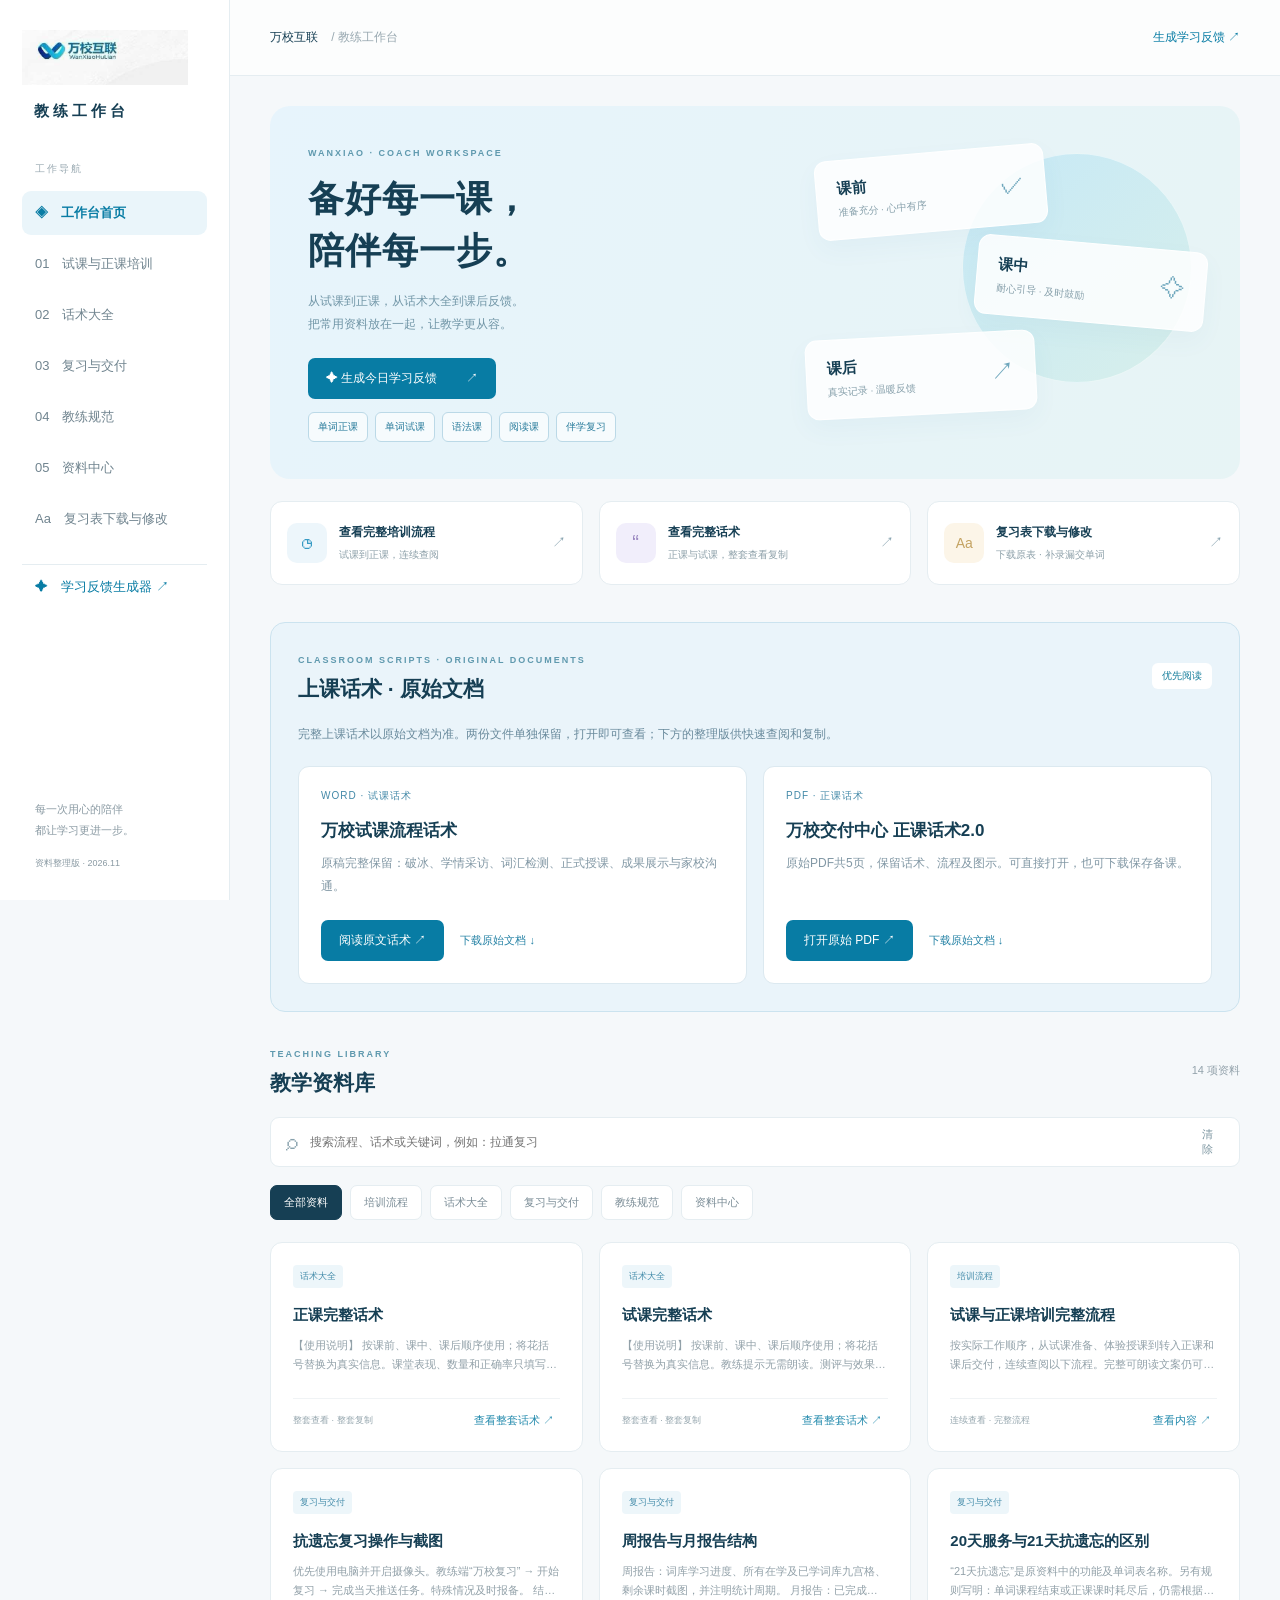
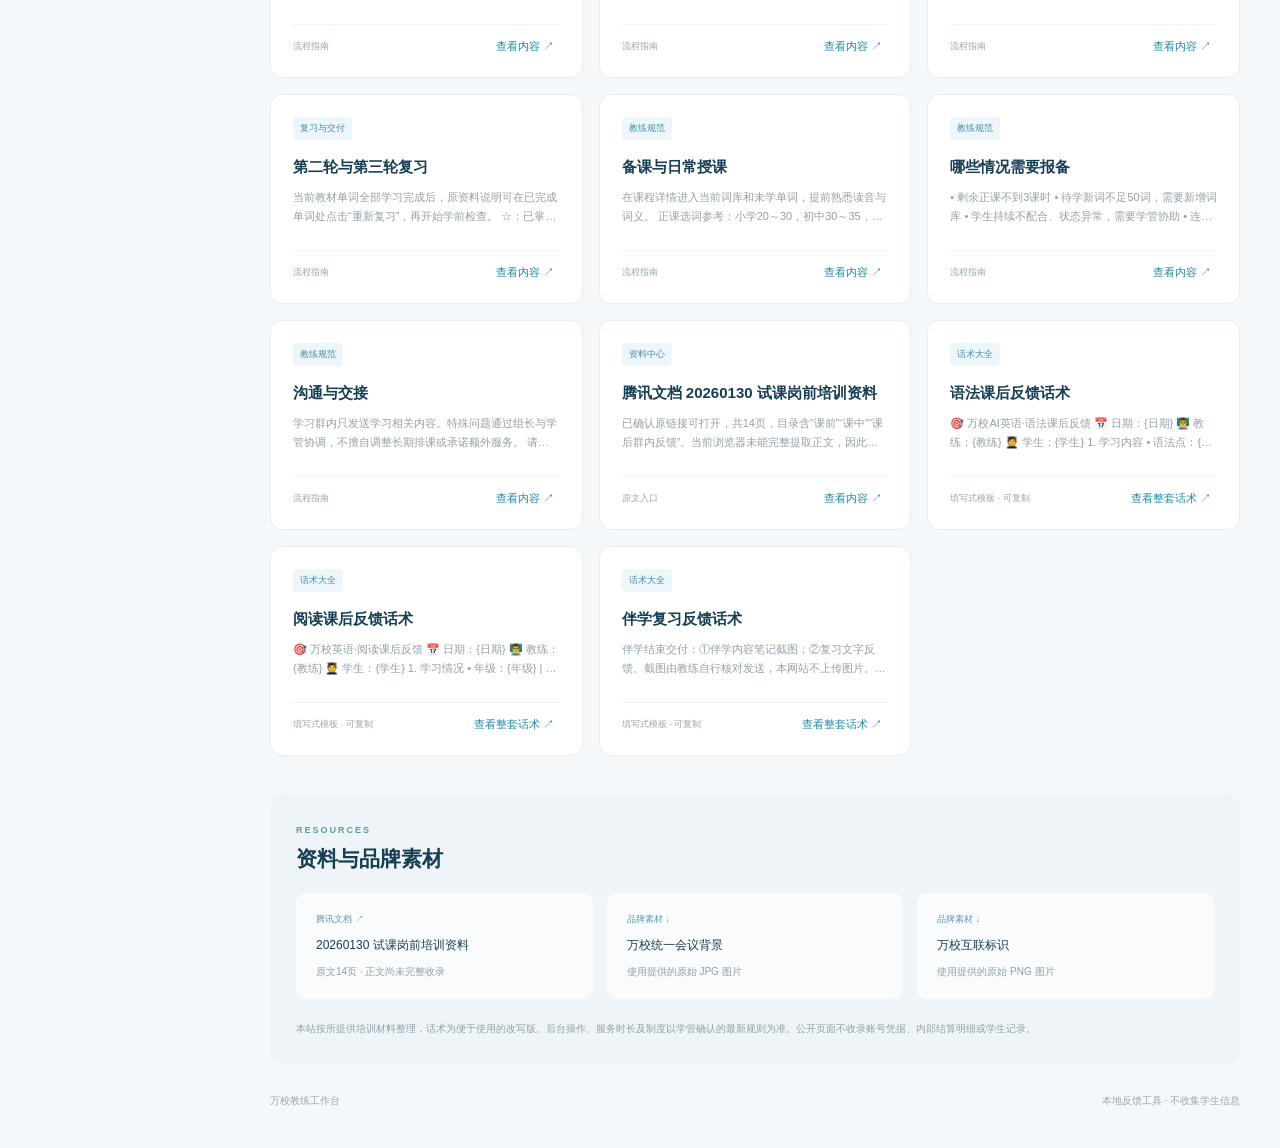
==== commit 8dc2857a: "Add separate grammar, reading and guided review feedback templates" ====
--- a/index.html
+++ b/index.html
@@ -1 +1 @@
-<!doctype html><html lang="zh-CN"><head><meta name="robots" content="noindex, nofollow, noarchive"><meta charset="UTF-8"><meta name="viewport" content="width=device-width,initial-scale=1"><meta name="description" content="万校教练工作台：分类培训资料、话术大全、复习交付、单词表与反馈生成工具。"><title>万校教练工作台</title><link rel="stylesheet" href="coach.css?v=7"></head><body><aside class="sidebar"><a class="brand" href="./"><img src="assets/logo.png" alt="万校互联"><strong>教练工作台</strong></a><span class="nav-label">工作导航</span><nav id="nav"><button data-cat="全部资料" class="active">◈　工作台首页</button><button data-cat="培训流程">01　试课与正课培训</button><button data-cat="话术大全">02　话术大全</button><button data-cat="复习与交付">03　复习与交付</button><button data-cat="教练规范">04　教练规范</button><button data-cat="资料中心">05　资料中心</button><button data-cat="单词工具">Aa　复习表下载与修改</button><a href="feedback.html">✦　学习反馈生成器 ↗</a></nav><div class="side-note">每一次用心的陪伴<br>都让学习更进一步。<small>资料整理版 · 2026.11</small></div></aside><div class="shell"><header><div>万校互联 <span>/ 教练工作台</span></div><a href="feedback.html">生成学习反馈 ↗</a></header><main><section class="hero"><div class="hero-copy"><span class="eyebrow">WANXIAO · COACH WORKSPACE</span><h1>备好每一课，<br>陪伴每一步。</h1><p>从试课到正课，从话术大全到课后反馈。<br>把常用资料放在一起，让教学更从容。</p><a class="primary" href="feedback.html">✦ 生成今日学习反馈 <span>↗</span></a></div><div class="hero-art" aria-hidden="true"><span class="orb"></span><div class="art-card c1"><b>课前</b><span>准备充分 · 心中有序</span><i>✓</i></div><div class="art-card c2"><b>课中</b><span>耐心引导 · 及时鼓励</span><i>✧</i></div><div class="art-card c3"><b>课后</b><span>真实记录 · 温暖反馈</span><i>↗</i></div></div></section><div class="quick-grid"><button data-jump="培训流程"><span class="icon blue">◷</span><div><strong>查看完整培训流程</strong><small>试课到正课，连续查阅</small></div><b>↗</b></button><button data-jump="话术大全"><span class="icon purple">“</span><div><strong>查看完整话术</strong><small>正课与试课，整套查看复制</small></div><b>↗</b></button><button data-jump="单词工具"><span class="icon gold">Aa</span><div><strong>复习表下载与修改</strong><small>下载原表 · 补录漏交单词</small></div><b>↗</b></button></div><section id="library"><section id="originalScripts" class="original-scripts"><div class="title-row"><div><span class="eyebrow">CLASSROOM SCRIPTS · ORIGINAL DOCUMENTS</span><h2>上课话术 · 原始文档</h2></div><span class="script-priority">优先阅读</span></div><p>完整上课话术以原始文档为准。两份文件单独保留，打开即可查看；下方的整理版供快速查阅和复制。</p><div class="original-grid"><article><span class="doc-type">WORD · 试课话术</span><h3>万校试课流程话术</h3><p>原稿完整保留：破冰、学情采访、词汇检测、正式授课、成果展示与家校沟通。</p><div><a class="primary" href="documents/trial-scripts.html" target="_blank" rel="noopener">阅读原文话术 ↗</a><a href="documents/trial-scripts.doc" download="万校试课流程话术.doc">下载原始文档 ↓</a></div></article><article><span class="doc-type">PDF · 正课话术</span><h3>万校交付中心 正课话术2.0</h3><p>原始PDF共5页，保留话术、流程及图示。可直接打开，也可下载保存备课。</p><div><a class="primary" href="documents/regular-scripts.pdf" target="_blank" rel="noopener">打开原始 PDF ↗</a><a href="documents/regular-scripts.pdf" download="万校交付中心 正课话术2.0.pdf">下载原始文档 ↓</a></div></article></div></section><div class="title-row"><div><span class="eyebrow">TEACHING LIBRARY</span><h2 id="sectionTitle">教学资料库</h2></div><span id="resultCount"></span></div><div class="searchbar"><span>⌕</span><input id="search" type="search" placeholder="搜索流程、话术或关键词，例如：拉通复习" aria-label="搜索培训资料"><button id="resetSearch">清除</button></div><div id="filters" class="filters"></div><div id="cards" class="cards"></div><div id="empty" hidden>没有找到相关资料，请尝试其他关键词。</div></section><section id="resources" class="resource-panel"><div class="title-row"><div><span class="eyebrow">RESOURCES</span><h2>资料与品牌素材</h2></div></div><div class="resource-grid"><a href="https://docs.qq.com/doc/DQURtT05TaW9CdFZV" target="_blank" rel="noopener"><span>腾讯文档 ↗</span><strong>20260130 试课岗前培训资料</strong><small>原文14页 · 正文尚未完整收录</small></a><a href="assets/meeting-bg.jpg" download="万校会议背景.jpg"><span>品牌素材 ↓</span><strong>万校统一会议背景</strong><small>使用提供的原始 JPG 图片</small></a><a href="assets/logo.png" download="万校互联标识.png"><span>品牌素材 ↓</span><strong>万校互联标识</strong><small>使用提供的原始 PNG 图片</small></a></div><p class="source-note">本站按所提供培训材料整理，话术为便于使用的改写版。后台操作、服务时长及制度以学管确认的最新规则为准。公开页面不收录账号凭据、内部结算明细或学生记录。</p></section><section id="wordTool" class="word-tool" hidden><div class="title-row"><div><span class="eyebrow">WORD WORKSHEET</span><h2>单词复习表自助下载与修改</h2></div><button id="printWords" class="primary">打印 / 存为 PDF</button></div><p>单词忘提交或需要调整时，可下载原表自行修改，也可在这里补录、改词义，生成本次复习表。内容仅在浏览器中处理，不保存或上传。</p><h3>① 下载原始复习表</h3><div class="template-downloads"><a href="templates/english.docx" download="万校单词复习表-英文.docx">↓ 英文复习表 <small>Word 可编辑</small></a><a href="templates/chinese.docx" download="万校单词复习表-中文.docx">↓ 中文复习表 <small>Word 可编辑</small></a><a href="templates/bilingual.docx" download="万校单词复习表-英文加中文.docx">↓ 中英复习表 <small>Word 可编辑</small></a></div><p class="template-note">原表保留提供文件中的示例日期与单词，请在 Word / WPS 中替换为本次内容。三份原文件词汇不完全相同。</p><h3>② 在线补录与修改</h3><div class="sample-row"><button id="sample15">载入中英示例 · 15词</button><button id="sample20">载入英文示例 · 20词</button></div><p class="notice">原文件并非同一组单词：中文版、中英版为15词；英文版为20词且没有配套词义，不自动拼接或补译。</p><label for="wordInput">单词内容（每行“英文 | 中文”；遗漏单词直接追加一行）</label><textarea id="wordInput" rows="8" placeholder="dove | 鸽子&#10;big | 大的"></textarea><div class="word-controls"><label>展示模式<select id="wordMode"><option value="both">英文＋中文</option><option value="en">仅英文</option><option value="zh">仅中文</option></select></label><button id="makeWords" class="primary">更新复习表</button><button id="downloadWords">下载修改后的表格 CSV</button><button id="clearWords">清空</button></div><p id="wordStatus" role="status">也可直接点击下方表格里的英文或中文修改，修改会同步到上方输入框。这里只修改复习表，不会补交到万校教学系统；如需补交学习记录，请联系学管。</p><div id="worksheet"><h3>万校互联 · 单词复习表</h3><p id="wordSummary">填写单词后点击生成</p><table><thead><tr><th>序号</th><th>英文</th><th>中文</th><th>复习 ✓</th></tr></thead><tbody id="wordRows"></tbody></table></div></section><footer>万校教练工作台 <span>本地反馈工具 · 不收集学生信息</span></footer></main></div><dialog id="detail"><div class="dialog-head"><span id="detailCategory"></span><button id="closeDetail" aria-label="关闭详情">×</button></div><h2 id="detailTitle"></h2><div id="detailBody"></div><p id="detailSource"></p><div class="dialog-bottom"><span id="copyStatus" role="status"></span><button id="copyDetail" class="primary">复制内容</button></div></dialog><script src="content.js?v=6"></script><script src="coach.js?v=7"></script></body></html>
+<!doctype html><html lang="zh-CN"><head><meta name="robots" content="noindex, nofollow, noarchive"><meta charset="UTF-8"><meta name="viewport" content="width=device-width,initial-scale=1"><meta name="description" content="万校教练工作台：分类培训资料、话术大全、复习交付、单词表与反馈生成工具。"><title>万校教练工作台</title><link rel="stylesheet" href="coach.css?v=8"></head><body><aside class="sidebar"><a class="brand" href="./"><img src="assets/logo.png" alt="万校互联"><strong>教练工作台</strong></a><span class="nav-label">工作导航</span><nav id="nav"><button data-cat="全部资料" class="active">◈　工作台首页</button><button data-cat="培训流程">01　试课与正课培训</button><button data-cat="话术大全">02　话术大全</button><button data-cat="复习与交付">03　复习与交付</button><button data-cat="教练规范">04　教练规范</button><button data-cat="资料中心">05　资料中心</button><button data-cat="单词工具">Aa　复习表下载与修改</button><a href="feedback.html">✦　学习反馈生成器 ↗</a></nav><div class="side-note">每一次用心的陪伴<br>都让学习更进一步。<small>资料整理版 · 2026.11</small></div></aside><div class="shell"><header><div>万校互联 <span>/ 教练工作台</span></div><a href="feedback.html">生成学习反馈 ↗</a></header><main><section class="hero"><div class="hero-copy"><span class="eyebrow">WANXIAO · COACH WORKSPACE</span><h1>备好每一课，<br>陪伴每一步。</h1><p>从试课到正课，从话术大全到课后反馈。<br>把常用资料放在一起，让教学更从容。</p><a class="primary" href="feedback.html">✦ 生成今日学习反馈 <span>↗</span></a><div class="feedback-entries" aria-label="按课程生成反馈"><a href="feedback.html?type=class">单词正课</a><a href="feedback.html?type=trial">单词试课</a><a href="feedback.html?type=grammar">语法课</a><a href="feedback.html?type=reading">阅读课</a><a href="feedback.html?type=companion">伴学复习</a></div></div><div class="hero-art" aria-hidden="true"><span class="orb"></span><div class="art-card c1"><b>课前</b><span>准备充分 · 心中有序</span><i>✓</i></div><div class="art-card c2"><b>课中</b><span>耐心引导 · 及时鼓励</span><i>✧</i></div><div class="art-card c3"><b>课后</b><span>真实记录 · 温暖反馈</span><i>↗</i></div></div></section><div class="quick-grid"><button data-jump="培训流程"><span class="icon blue">◷</span><div><strong>查看完整培训流程</strong><small>试课到正课，连续查阅</small></div><b>↗</b></button><button data-jump="话术大全"><span class="icon purple">“</span><div><strong>查看完整话术</strong><small>正课与试课，整套查看复制</small></div><b>↗</b></button><button data-jump="单词工具"><span class="icon gold">Aa</span><div><strong>复习表下载与修改</strong><small>下载原表 · 补录漏交单词</small></div><b>↗</b></button></div><section id="library"><section id="originalScripts" class="original-scripts"><div class="title-row"><div><span class="eyebrow">CLASSROOM SCRIPTS · ORIGINAL DOCUMENTS</span><h2>上课话术 · 原始文档</h2></div><span class="script-priority">优先阅读</span></div><p>完整上课话术以原始文档为准。两份文件单独保留，打开即可查看；下方的整理版供快速查阅和复制。</p><div class="original-grid"><article><span class="doc-type">WORD · 试课话术</span><h3>万校试课流程话术</h3><p>原稿完整保留：破冰、学情采访、词汇检测、正式授课、成果展示与家校沟通。</p><div><a class="primary" href="documents/trial-scripts.html" target="_blank" rel="noopener">阅读原文话术 ↗</a><a href="documents/trial-scripts.doc" download="万校试课流程话术.doc">下载原始文档 ↓</a></div></article><article><span class="doc-type">PDF · 正课话术</span><h3>万校交付中心 正课话术2.0</h3><p>原始PDF共5页，保留话术、流程及图示。可直接打开，也可下载保存备课。</p><div><a class="primary" href="documents/regular-scripts.pdf" target="_blank" rel="noopener">打开原始 PDF ↗</a><a href="documents/regular-scripts.pdf" download="万校交付中心 正课话术2.0.pdf">下载原始文档 ↓</a></div></article></div></section><div class="title-row"><div><span class="eyebrow">TEACHING LIBRARY</span><h2 id="sectionTitle">教学资料库</h2></div><span id="resultCount"></span></div><div class="searchbar"><span>⌕</span><input id="search" type="search" placeholder="搜索流程、话术或关键词，例如：拉通复习" aria-label="搜索培训资料"><button id="resetSearch">清除</button></div><div id="filters" class="filters"></div><div id="cards" class="cards"></div><div id="empty" hidden>没有找到相关资料，请尝试其他关键词。</div></section><section id="resources" class="resource-panel"><div class="title-row"><div><span class="eyebrow">RESOURCES</span><h2>资料与品牌素材</h2></div></div><div class="resource-grid"><a href="https://docs.qq.com/doc/DQURtT05TaW9CdFZV" target="_blank" rel="noopener"><span>腾讯文档 ↗</span><strong>20260130 试课岗前培训资料</strong><small>原文14页 · 正文尚未完整收录</small></a><a href="assets/meeting-bg.jpg" download="万校会议背景.jpg"><span>品牌素材 ↓</span><strong>万校统一会议背景</strong><small>使用提供的原始 JPG 图片</small></a><a href="assets/logo.png" download="万校互联标识.png"><span>品牌素材 ↓</span><strong>万校互联标识</strong><small>使用提供的原始 PNG 图片</small></a></div><p class="source-note">本站按所提供培训材料整理，话术为便于使用的改写版。后台操作、服务时长及制度以学管确认的最新规则为准。公开页面不收录账号凭据、内部结算明细或学生记录。</p></section><section id="wordTool" class="word-tool" hidden><div class="title-row"><div><span class="eyebrow">WORD WORKSHEET</span><h2>单词复习表自助下载与修改</h2></div><button id="printWords" class="primary">打印 / 存为 PDF</button></div><p>单词忘提交或需要调整时，可下载原表自行修改，也可在这里补录、改词义，生成本次复习表。内容仅在浏览器中处理，不保存或上传。</p><h3>① 下载原始复习表</h3><div class="template-downloads"><a href="templates/english.docx" download="万校单词复习表-英文.docx">↓ 英文复习表 <small>Word 可编辑</small></a><a href="templates/chinese.docx" download="万校单词复习表-中文.docx">↓ 中文复习表 <small>Word 可编辑</small></a><a href="templates/bilingual.docx" download="万校单词复习表-英文加中文.docx">↓ 中英复习表 <small>Word 可编辑</small></a></div><p class="template-note">原表保留提供文件中的示例日期与单词，请在 Word / WPS 中替换为本次内容。三份原文件词汇不完全相同。</p><h3>② 在线补录与修改</h3><div class="sample-row"><button id="sample15">载入中英示例 · 15词</button><button id="sample20">载入英文示例 · 20词</button></div><p class="notice">原文件并非同一组单词：中文版、中英版为15词；英文版为20词且没有配套词义，不自动拼接或补译。</p><label for="wordInput">单词内容（每行“英文 | 中文”；遗漏单词直接追加一行）</label><textarea id="wordInput" rows="8" placeholder="dove | 鸽子&#10;big | 大的"></textarea><div class="word-controls"><label>展示模式<select id="wordMode"><option value="both">英文＋中文</option><option value="en">仅英文</option><option value="zh">仅中文</option></select></label><button id="makeWords" class="primary">更新复习表</button><button id="downloadWords">下载修改后的表格 CSV</button><button id="clearWords">清空</button></div><p id="wordStatus" role="status">也可直接点击下方表格里的英文或中文修改，修改会同步到上方输入框。这里只修改复习表，不会补交到万校教学系统；如需补交学习记录，请联系学管。</p><div id="worksheet"><h3>万校互联 · 单词复习表</h3><p id="wordSummary">填写单词后点击生成</p><table><thead><tr><th>序号</th><th>英文</th><th>中文</th><th>复习 ✓</th></tr></thead><tbody id="wordRows"></tbody></table></div></section><footer>万校教练工作台 <span>本地反馈工具 · 不收集学生信息</span></footer></main></div><dialog id="detail"><div class="dialog-head"><span id="detailCategory"></span><button id="closeDetail" aria-label="关闭详情">×</button></div><h2 id="detailTitle"></h2><div id="detailBody"></div><p id="detailSource"></p><div class="dialog-bottom"><span id="copyStatus" role="status"></span><button id="copyDetail" class="primary">复制内容</button></div></dialog><script src="content.js?v=8"></script><script src="coach.js?v=7"></script></body></html>
--- a/coach.css
+++ b/coach.css
@@ -3,3 +3,5 @@
 .template-downloads{display:grid;grid-template-columns:repeat(3,1fr);gap:12px;margin:16px 0}.template-downloads a{display:block;padding:18px;border:1px solid #cfe3ed;background:#f1f8fb;border-radius:9px;color:#087ca4;font-size:13px}.template-downloads small{display:block;color:#8aa0aa;font-size:10px;margin-top:8px}.word-tool h3{font-size:15px;margin-top:26px}.word-tool #wordStatus{font-size:11px;color:#7a929f}#downloadWords{border:1px solid #a5cddd;border-radius:7px;background:#f0f8fc;color:#087ca4;padding:12px;font-size:12px}td[contenteditable]{background:#fafdff;cursor:text}td[contenteditable]:focus{outline:2px solid #91cbdc;outline-offset:-2px}@media(max-width:700px){.template-downloads{grid-template-columns:1fr;gap:8px}.template-downloads a{padding:14px}.template-downloads small{display:inline;margin-left:15px}}
 
 .original-scripts{padding:27px;background:#eaf4fa;border:1px solid #cbe3ef;border-radius:15px;margin-bottom:32px}.original-scripts>p{font-size:12px;line-height:1.9;color:#698a9c;margin:0 0 20px}.script-priority{color:#147d9b;background:#fff;padding:6px 10px;border-radius:6px;font-size:10px}.original-grid{display:grid;grid-template-columns:1fr 1fr;gap:16px}.original-grid article{background:#fff;border:1px solid #dce9f0;border-radius:11px;padding:22px;display:flex;flex-direction:column}.doc-type{font-size:10px;letter-spacing:1px;color:#4389a8}.original-grid h3{font-size:17px;margin:14px 0 8px;line-height:1.6}.original-grid p{color:#8298a5;font-size:12px;line-height:1.9;margin:0 0 22px}.original-grid article>div{display:flex;align-items:center;gap:16px;flex-wrap:wrap;margin-top:auto}.original-grid article>div>a:last-child{font-size:11px;color:#2582a5}@media(max-width:850px){.original-grid{grid-template-columns:1fr}}@media(max-width:700px){.original-scripts{padding:20px}.original-grid article{padding:18px}.script-priority{white-space:nowrap}}
+
+.feedback-entries{display:flex;flex-wrap:wrap;gap:7px;margin-top:13px}.feedback-entries a{border:1px solid #bbd9e7;border-radius:6px;background:#ffffffa6;padding:7px 9px;font-size:10px;color:#287b9b}.feedback-entries a:hover{background:#fff}@media(max-width:700px){.feedback-entries a{font-size:11px;padding:8px 10px}}
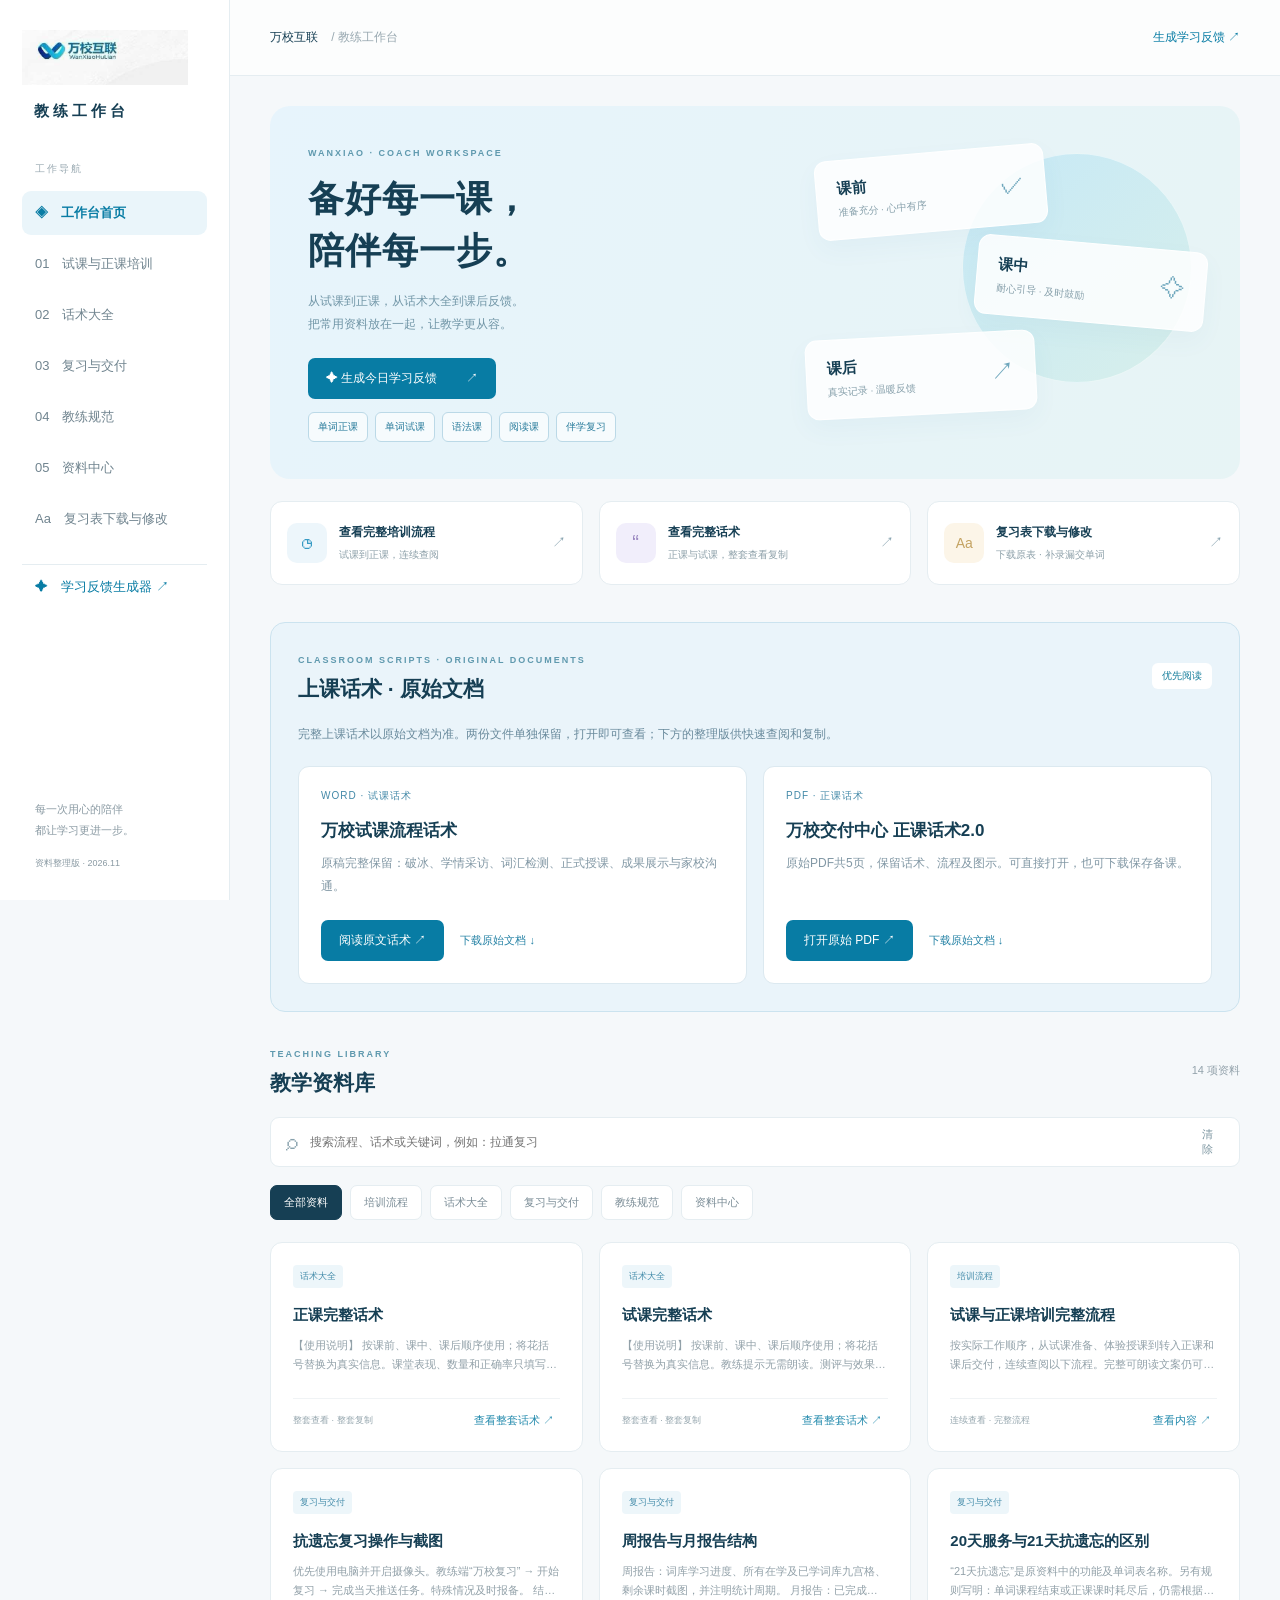
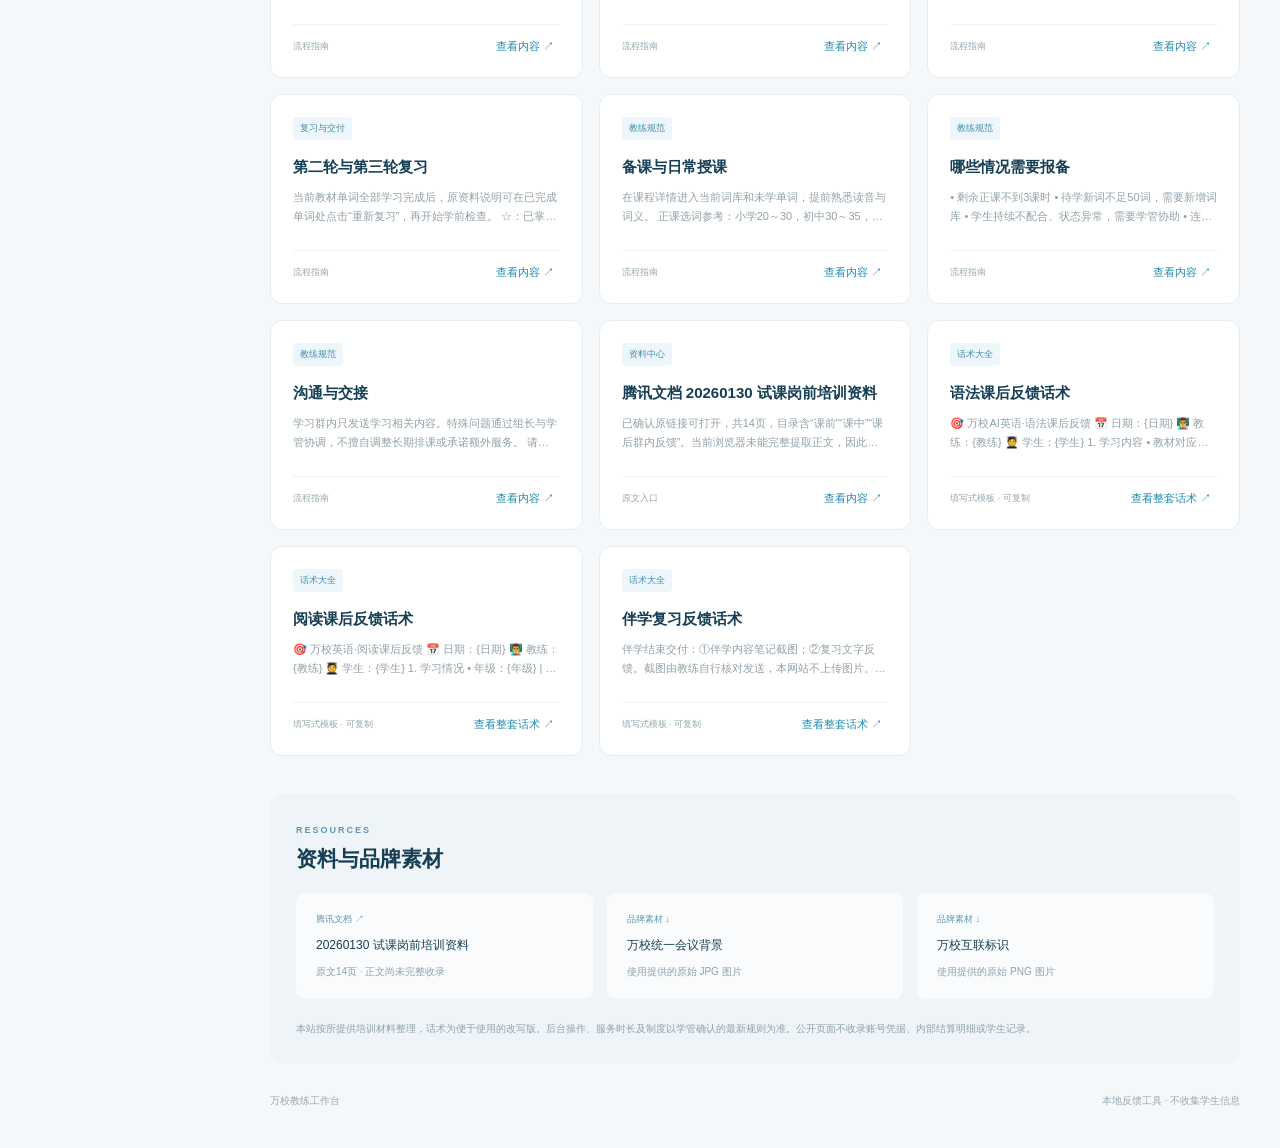
==== commit 2a3d7469: "Remove grammar topic and accuracy fields from parent feedback" ====
--- a/index.html
+++ b/index.html
@@ -1 +1 @@
-<!doctype html><html lang="zh-CN"><head><meta name="robots" content="noindex, nofollow, noarchive"><meta charset="UTF-8"><meta name="viewport" content="width=device-width,initial-scale=1"><meta name="description" content="万校教练工作台：分类培训资料、话术大全、复习交付、单词表与反馈生成工具。"><title>万校教练工作台</title><link rel="stylesheet" href="coach.css?v=8"></head><body><aside class="sidebar"><a class="brand" href="./"><img src="assets/logo.png" alt="万校互联"><strong>教练工作台</strong></a><span class="nav-label">工作导航</span><nav id="nav"><button data-cat="全部资料" class="active">◈　工作台首页</button><button data-cat="培训流程">01　试课与正课培训</button><button data-cat="话术大全">02　话术大全</button><button data-cat="复习与交付">03　复习与交付</button><button data-cat="教练规范">04　教练规范</button><button data-cat="资料中心">05　资料中心</button><button data-cat="单词工具">Aa　复习表下载与修改</button><a href="feedback.html">✦　学习反馈生成器 ↗</a></nav><div class="side-note">每一次用心的陪伴<br>都让学习更进一步。<small>资料整理版 · 2026.11</small></div></aside><div class="shell"><header><div>万校互联 <span>/ 教练工作台</span></div><a href="feedback.html">生成学习反馈 ↗</a></header><main><section class="hero"><div class="hero-copy"><span class="eyebrow">WANXIAO · COACH WORKSPACE</span><h1>备好每一课，<br>陪伴每一步。</h1><p>从试课到正课，从话术大全到课后反馈。<br>把常用资料放在一起，让教学更从容。</p><a class="primary" href="feedback.html">✦ 生成今日学习反馈 <span>↗</span></a><div class="feedback-entries" aria-label="按课程生成反馈"><a href="feedback.html?type=class">单词正课</a><a href="feedback.html?type=trial">单词试课</a><a href="feedback.html?type=grammar">语法课</a><a href="feedback.html?type=reading">阅读课</a><a href="feedback.html?type=companion">伴学复习</a></div></div><div class="hero-art" aria-hidden="true"><span class="orb"></span><div class="art-card c1"><b>课前</b><span>准备充分 · 心中有序</span><i>✓</i></div><div class="art-card c2"><b>课中</b><span>耐心引导 · 及时鼓励</span><i>✧</i></div><div class="art-card c3"><b>课后</b><span>真实记录 · 温暖反馈</span><i>↗</i></div></div></section><div class="quick-grid"><button data-jump="培训流程"><span class="icon blue">◷</span><div><strong>查看完整培训流程</strong><small>试课到正课，连续查阅</small></div><b>↗</b></button><button data-jump="话术大全"><span class="icon purple">“</span><div><strong>查看完整话术</strong><small>正课与试课，整套查看复制</small></div><b>↗</b></button><button data-jump="单词工具"><span class="icon gold">Aa</span><div><strong>复习表下载与修改</strong><small>下载原表 · 补录漏交单词</small></div><b>↗</b></button></div><section id="library"><section id="originalScripts" class="original-scripts"><div class="title-row"><div><span class="eyebrow">CLASSROOM SCRIPTS · ORIGINAL DOCUMENTS</span><h2>上课话术 · 原始文档</h2></div><span class="script-priority">优先阅读</span></div><p>完整上课话术以原始文档为准。两份文件单独保留，打开即可查看；下方的整理版供快速查阅和复制。</p><div class="original-grid"><article><span class="doc-type">WORD · 试课话术</span><h3>万校试课流程话术</h3><p>原稿完整保留：破冰、学情采访、词汇检测、正式授课、成果展示与家校沟通。</p><div><a class="primary" href="documents/trial-scripts.html" target="_blank" rel="noopener">阅读原文话术 ↗</a><a href="documents/trial-scripts.doc" download="万校试课流程话术.doc">下载原始文档 ↓</a></div></article><article><span class="doc-type">PDF · 正课话术</span><h3>万校交付中心 正课话术2.0</h3><p>原始PDF共5页，保留话术、流程及图示。可直接打开，也可下载保存备课。</p><div><a class="primary" href="documents/regular-scripts.pdf" target="_blank" rel="noopener">打开原始 PDF ↗</a><a href="documents/regular-scripts.pdf" download="万校交付中心 正课话术2.0.pdf">下载原始文档 ↓</a></div></article></div></section><div class="title-row"><div><span class="eyebrow">TEACHING LIBRARY</span><h2 id="sectionTitle">教学资料库</h2></div><span id="resultCount"></span></div><div class="searchbar"><span>⌕</span><input id="search" type="search" placeholder="搜索流程、话术或关键词，例如：拉通复习" aria-label="搜索培训资料"><button id="resetSearch">清除</button></div><div id="filters" class="filters"></div><div id="cards" class="cards"></div><div id="empty" hidden>没有找到相关资料，请尝试其他关键词。</div></section><section id="resources" class="resource-panel"><div class="title-row"><div><span class="eyebrow">RESOURCES</span><h2>资料与品牌素材</h2></div></div><div class="resource-grid"><a href="https://docs.qq.com/doc/DQURtT05TaW9CdFZV" target="_blank" rel="noopener"><span>腾讯文档 ↗</span><strong>20260130 试课岗前培训资料</strong><small>原文14页 · 正文尚未完整收录</small></a><a href="assets/meeting-bg.jpg" download="万校会议背景.jpg"><span>品牌素材 ↓</span><strong>万校统一会议背景</strong><small>使用提供的原始 JPG 图片</small></a><a href="assets/logo.png" download="万校互联标识.png"><span>品牌素材 ↓</span><strong>万校互联标识</strong><small>使用提供的原始 PNG 图片</small></a></div><p class="source-note">本站按所提供培训材料整理，话术为便于使用的改写版。后台操作、服务时长及制度以学管确认的最新规则为准。公开页面不收录账号凭据、内部结算明细或学生记录。</p></section><section id="wordTool" class="word-tool" hidden><div class="title-row"><div><span class="eyebrow">WORD WORKSHEET</span><h2>单词复习表自助下载与修改</h2></div><button id="printWords" class="primary">打印 / 存为 PDF</button></div><p>单词忘提交或需要调整时，可下载原表自行修改，也可在这里补录、改词义，生成本次复习表。内容仅在浏览器中处理，不保存或上传。</p><h3>① 下载原始复习表</h3><div class="template-downloads"><a href="templates/english.docx" download="万校单词复习表-英文.docx">↓ 英文复习表 <small>Word 可编辑</small></a><a href="templates/chinese.docx" download="万校单词复习表-中文.docx">↓ 中文复习表 <small>Word 可编辑</small></a><a href="templates/bilingual.docx" download="万校单词复习表-英文加中文.docx">↓ 中英复习表 <small>Word 可编辑</small></a></div><p class="template-note">原表保留提供文件中的示例日期与单词，请在 Word / WPS 中替换为本次内容。三份原文件词汇不完全相同。</p><h3>② 在线补录与修改</h3><div class="sample-row"><button id="sample15">载入中英示例 · 15词</button><button id="sample20">载入英文示例 · 20词</button></div><p class="notice">原文件并非同一组单词：中文版、中英版为15词；英文版为20词且没有配套词义，不自动拼接或补译。</p><label for="wordInput">单词内容（每行“英文 | 中文”；遗漏单词直接追加一行）</label><textarea id="wordInput" rows="8" placeholder="dove | 鸽子&#10;big | 大的"></textarea><div class="word-controls"><label>展示模式<select id="wordMode"><option value="both">英文＋中文</option><option value="en">仅英文</option><option value="zh">仅中文</option></select></label><button id="makeWords" class="primary">更新复习表</button><button id="downloadWords">下载修改后的表格 CSV</button><button id="clearWords">清空</button></div><p id="wordStatus" role="status">也可直接点击下方表格里的英文或中文修改，修改会同步到上方输入框。这里只修改复习表，不会补交到万校教学系统；如需补交学习记录，请联系学管。</p><div id="worksheet"><h3>万校互联 · 单词复习表</h3><p id="wordSummary">填写单词后点击生成</p><table><thead><tr><th>序号</th><th>英文</th><th>中文</th><th>复习 ✓</th></tr></thead><tbody id="wordRows"></tbody></table></div></section><footer>万校教练工作台 <span>本地反馈工具 · 不收集学生信息</span></footer></main></div><dialog id="detail"><div class="dialog-head"><span id="detailCategory"></span><button id="closeDetail" aria-label="关闭详情">×</button></div><h2 id="detailTitle"></h2><div id="detailBody"></div><p id="detailSource"></p><div class="dialog-bottom"><span id="copyStatus" role="status"></span><button id="copyDetail" class="primary">复制内容</button></div></dialog><script src="content.js?v=8"></script><script src="coach.js?v=7"></script></body></html>
+<!doctype html><html lang="zh-CN"><head><meta name="robots" content="noindex, nofollow, noarchive"><meta charset="UTF-8"><meta name="viewport" content="width=device-width,initial-scale=1"><meta name="description" content="万校教练工作台：分类培训资料、话术大全、复习交付、单词表与反馈生成工具。"><title>万校教练工作台</title><link rel="stylesheet" href="coach.css?v=8"></head><body><aside class="sidebar"><a class="brand" href="./"><img src="assets/logo.png" alt="万校互联"><strong>教练工作台</strong></a><span class="nav-label">工作导航</span><nav id="nav"><button data-cat="全部资料" class="active">◈　工作台首页</button><button data-cat="培训流程">01　试课与正课培训</button><button data-cat="话术大全">02　话术大全</button><button data-cat="复习与交付">03　复习与交付</button><button data-cat="教练规范">04　教练规范</button><button data-cat="资料中心">05　资料中心</button><button data-cat="单词工具">Aa　复习表下载与修改</button><a href="feedback.html">✦　学习反馈生成器 ↗</a></nav><div class="side-note">每一次用心的陪伴<br>都让学习更进一步。<small>资料整理版 · 2026.11</small></div></aside><div class="shell"><header><div>万校互联 <span>/ 教练工作台</span></div><a href="feedback.html">生成学习反馈 ↗</a></header><main><section class="hero"><div class="hero-copy"><span class="eyebrow">WANXIAO · COACH WORKSPACE</span><h1>备好每一课，<br>陪伴每一步。</h1><p>从试课到正课，从话术大全到课后反馈。<br>把常用资料放在一起，让教学更从容。</p><a class="primary" href="feedback.html">✦ 生成今日学习反馈 <span>↗</span></a><div class="feedback-entries" aria-label="按课程生成反馈"><a href="feedback.html?type=class">单词正课</a><a href="feedback.html?type=trial">单词试课</a><a href="feedback.html?type=grammar">语法课</a><a href="feedback.html?type=reading">阅读课</a><a href="feedback.html?type=companion">伴学复习</a></div></div><div class="hero-art" aria-hidden="true"><span class="orb"></span><div class="art-card c1"><b>课前</b><span>准备充分 · 心中有序</span><i>✓</i></div><div class="art-card c2"><b>课中</b><span>耐心引导 · 及时鼓励</span><i>✧</i></div><div class="art-card c3"><b>课后</b><span>真实记录 · 温暖反馈</span><i>↗</i></div></div></section><div class="quick-grid"><button data-jump="培训流程"><span class="icon blue">◷</span><div><strong>查看完整培训流程</strong><small>试课到正课，连续查阅</small></div><b>↗</b></button><button data-jump="话术大全"><span class="icon purple">“</span><div><strong>查看完整话术</strong><small>正课与试课，整套查看复制</small></div><b>↗</b></button><button data-jump="单词工具"><span class="icon gold">Aa</span><div><strong>复习表下载与修改</strong><small>下载原表 · 补录漏交单词</small></div><b>↗</b></button></div><section id="library"><section id="originalScripts" class="original-scripts"><div class="title-row"><div><span class="eyebrow">CLASSROOM SCRIPTS · ORIGINAL DOCUMENTS</span><h2>上课话术 · 原始文档</h2></div><span class="script-priority">优先阅读</span></div><p>完整上课话术以原始文档为准。两份文件单独保留，打开即可查看；下方的整理版供快速查阅和复制。</p><div class="original-grid"><article><span class="doc-type">WORD · 试课话术</span><h3>万校试课流程话术</h3><p>原稿完整保留：破冰、学情采访、词汇检测、正式授课、成果展示与家校沟通。</p><div><a class="primary" href="documents/trial-scripts.html" target="_blank" rel="noopener">阅读原文话术 ↗</a><a href="documents/trial-scripts.doc" download="万校试课流程话术.doc">下载原始文档 ↓</a></div></article><article><span class="doc-type">PDF · 正课话术</span><h3>万校交付中心 正课话术2.0</h3><p>原始PDF共5页，保留话术、流程及图示。可直接打开，也可下载保存备课。</p><div><a class="primary" href="documents/regular-scripts.pdf" target="_blank" rel="noopener">打开原始 PDF ↗</a><a href="documents/regular-scripts.pdf" download="万校交付中心 正课话术2.0.pdf">下载原始文档 ↓</a></div></article></div></section><div class="title-row"><div><span class="eyebrow">TEACHING LIBRARY</span><h2 id="sectionTitle">教学资料库</h2></div><span id="resultCount"></span></div><div class="searchbar"><span>⌕</span><input id="search" type="search" placeholder="搜索流程、话术或关键词，例如：拉通复习" aria-label="搜索培训资料"><button id="resetSearch">清除</button></div><div id="filters" class="filters"></div><div id="cards" class="cards"></div><div id="empty" hidden>没有找到相关资料，请尝试其他关键词。</div></section><section id="resources" class="resource-panel"><div class="title-row"><div><span class="eyebrow">RESOURCES</span><h2>资料与品牌素材</h2></div></div><div class="resource-grid"><a href="https://docs.qq.com/doc/DQURtT05TaW9CdFZV" target="_blank" rel="noopener"><span>腾讯文档 ↗</span><strong>20260130 试课岗前培训资料</strong><small>原文14页 · 正文尚未完整收录</small></a><a href="assets/meeting-bg.jpg" download="万校会议背景.jpg"><span>品牌素材 ↓</span><strong>万校统一会议背景</strong><small>使用提供的原始 JPG 图片</small></a><a href="assets/logo.png" download="万校互联标识.png"><span>品牌素材 ↓</span><strong>万校互联标识</strong><small>使用提供的原始 PNG 图片</small></a></div><p class="source-note">本站按所提供培训材料整理，话术为便于使用的改写版。后台操作、服务时长及制度以学管确认的最新规则为准。公开页面不收录账号凭据、内部结算明细或学生记录。</p></section><section id="wordTool" class="word-tool" hidden><div class="title-row"><div><span class="eyebrow">WORD WORKSHEET</span><h2>单词复习表自助下载与修改</h2></div><button id="printWords" class="primary">打印 / 存为 PDF</button></div><p>单词忘提交或需要调整时，可下载原表自行修改，也可在这里补录、改词义，生成本次复习表。内容仅在浏览器中处理，不保存或上传。</p><h3>① 下载原始复习表</h3><div class="template-downloads"><a href="templates/english.docx" download="万校单词复习表-英文.docx">↓ 英文复习表 <small>Word 可编辑</small></a><a href="templates/chinese.docx" download="万校单词复习表-中文.docx">↓ 中文复习表 <small>Word 可编辑</small></a><a href="templates/bilingual.docx" download="万校单词复习表-英文加中文.docx">↓ 中英复习表 <small>Word 可编辑</small></a></div><p class="template-note">原表保留提供文件中的示例日期与单词，请在 Word / WPS 中替换为本次内容。三份原文件词汇不完全相同。</p><h3>② 在线补录与修改</h3><div class="sample-row"><button id="sample15">载入中英示例 · 15词</button><button id="sample20">载入英文示例 · 20词</button></div><p class="notice">原文件并非同一组单词：中文版、中英版为15词；英文版为20词且没有配套词义，不自动拼接或补译。</p><label for="wordInput">单词内容（每行“英文 | 中文”；遗漏单词直接追加一行）</label><textarea id="wordInput" rows="8" placeholder="dove | 鸽子&#10;big | 大的"></textarea><div class="word-controls"><label>展示模式<select id="wordMode"><option value="both">英文＋中文</option><option value="en">仅英文</option><option value="zh">仅中文</option></select></label><button id="makeWords" class="primary">更新复习表</button><button id="downloadWords">下载修改后的表格 CSV</button><button id="clearWords">清空</button></div><p id="wordStatus" role="status">也可直接点击下方表格里的英文或中文修改，修改会同步到上方输入框。这里只修改复习表，不会补交到万校教学系统；如需补交学习记录，请联系学管。</p><div id="worksheet"><h3>万校互联 · 单词复习表</h3><p id="wordSummary">填写单词后点击生成</p><table><thead><tr><th>序号</th><th>英文</th><th>中文</th><th>复习 ✓</th></tr></thead><tbody id="wordRows"></tbody></table></div></section><footer>万校教练工作台 <span>本地反馈工具 · 不收集学生信息</span></footer></main></div><dialog id="detail"><div class="dialog-head"><span id="detailCategory"></span><button id="closeDetail" aria-label="关闭详情">×</button></div><h2 id="detailTitle"></h2><div id="detailBody"></div><p id="detailSource"></p><div class="dialog-bottom"><span id="copyStatus" role="status"></span><button id="copyDetail" class="primary">复制内容</button></div></dialog><script src="content.js?v=9"></script><script src="coach.js?v=7"></script></body></html>
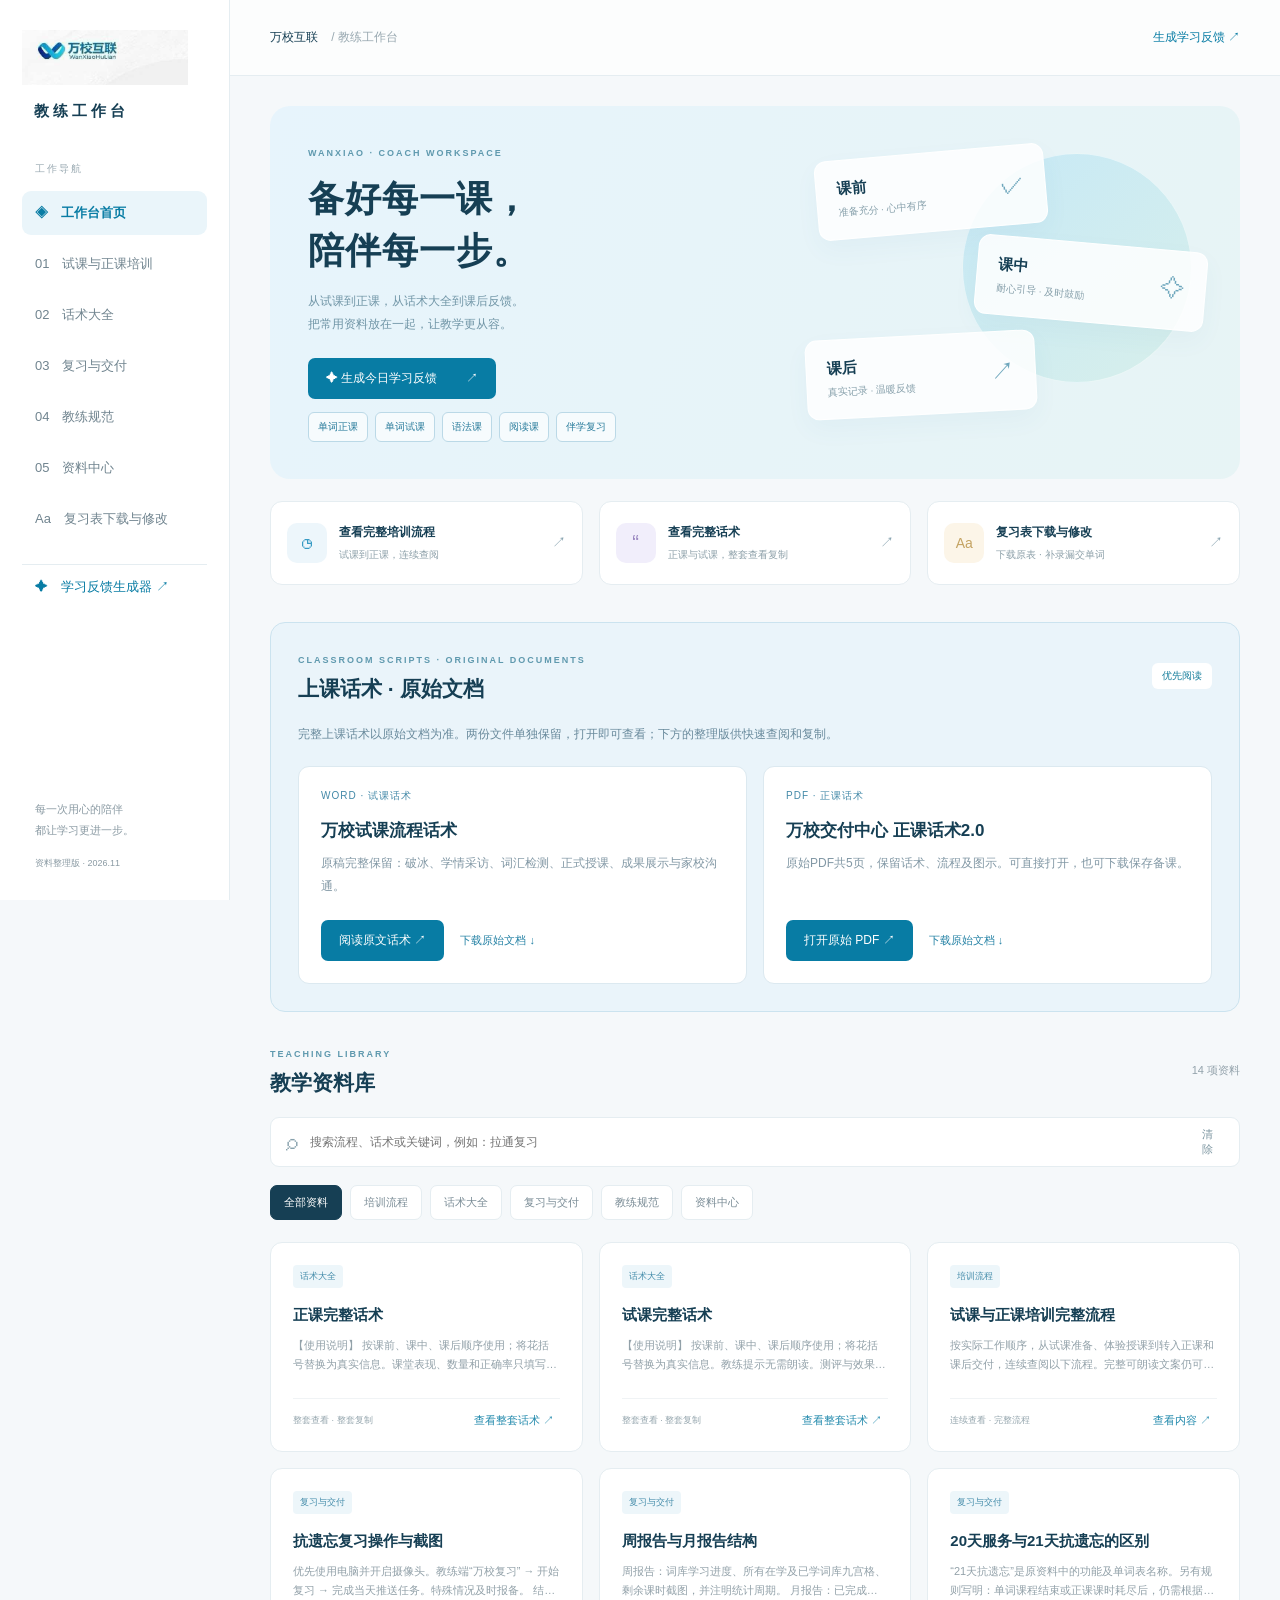
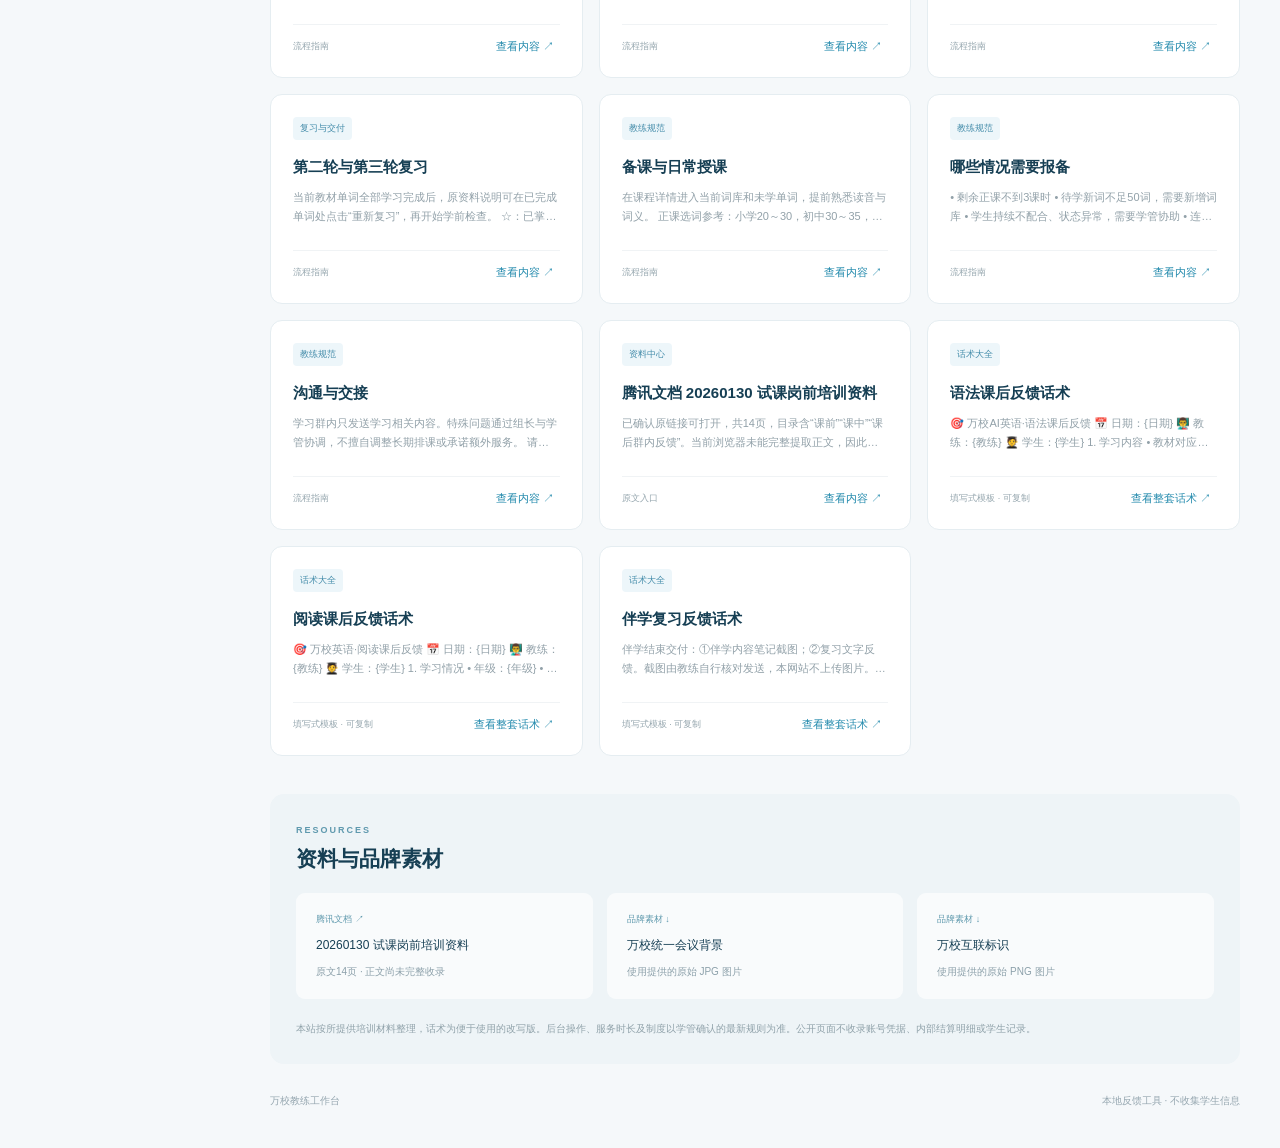
==== commit 1341def8: "Separate reading comprehension and cloze counts, remove reading accuracy" ====
--- a/index.html
+++ b/index.html
@@ -1 +1 @@
-<!doctype html><html lang="zh-CN"><head><meta name="robots" content="noindex, nofollow, noarchive"><meta charset="UTF-8"><meta name="viewport" content="width=device-width,initial-scale=1"><meta name="description" content="万校教练工作台：分类培训资料、话术大全、复习交付、单词表与反馈生成工具。"><title>万校教练工作台</title><link rel="stylesheet" href="coach.css?v=8"></head><body><aside class="sidebar"><a class="brand" href="./"><img src="assets/logo.png" alt="万校互联"><strong>教练工作台</strong></a><span class="nav-label">工作导航</span><nav id="nav"><button data-cat="全部资料" class="active">◈　工作台首页</button><button data-cat="培训流程">01　试课与正课培训</button><button data-cat="话术大全">02　话术大全</button><button data-cat="复习与交付">03　复习与交付</button><button data-cat="教练规范">04　教练规范</button><button data-cat="资料中心">05　资料中心</button><button data-cat="单词工具">Aa　复习表下载与修改</button><a href="feedback.html">✦　学习反馈生成器 ↗</a></nav><div class="side-note">每一次用心的陪伴<br>都让学习更进一步。<small>资料整理版 · 2026.11</small></div></aside><div class="shell"><header><div>万校互联 <span>/ 教练工作台</span></div><a href="feedback.html">生成学习反馈 ↗</a></header><main><section class="hero"><div class="hero-copy"><span class="eyebrow">WANXIAO · COACH WORKSPACE</span><h1>备好每一课，<br>陪伴每一步。</h1><p>从试课到正课，从话术大全到课后反馈。<br>把常用资料放在一起，让教学更从容。</p><a class="primary" href="feedback.html">✦ 生成今日学习反馈 <span>↗</span></a><div class="feedback-entries" aria-label="按课程生成反馈"><a href="feedback.html?type=class">单词正课</a><a href="feedback.html?type=trial">单词试课</a><a href="feedback.html?type=grammar">语法课</a><a href="feedback.html?type=reading">阅读课</a><a href="feedback.html?type=companion">伴学复习</a></div></div><div class="hero-art" aria-hidden="true"><span class="orb"></span><div class="art-card c1"><b>课前</b><span>准备充分 · 心中有序</span><i>✓</i></div><div class="art-card c2"><b>课中</b><span>耐心引导 · 及时鼓励</span><i>✧</i></div><div class="art-card c3"><b>课后</b><span>真实记录 · 温暖反馈</span><i>↗</i></div></div></section><div class="quick-grid"><button data-jump="培训流程"><span class="icon blue">◷</span><div><strong>查看完整培训流程</strong><small>试课到正课，连续查阅</small></div><b>↗</b></button><button data-jump="话术大全"><span class="icon purple">“</span><div><strong>查看完整话术</strong><small>正课与试课，整套查看复制</small></div><b>↗</b></button><button data-jump="单词工具"><span class="icon gold">Aa</span><div><strong>复习表下载与修改</strong><small>下载原表 · 补录漏交单词</small></div><b>↗</b></button></div><section id="library"><section id="originalScripts" class="original-scripts"><div class="title-row"><div><span class="eyebrow">CLASSROOM SCRIPTS · ORIGINAL DOCUMENTS</span><h2>上课话术 · 原始文档</h2></div><span class="script-priority">优先阅读</span></div><p>完整上课话术以原始文档为准。两份文件单独保留，打开即可查看；下方的整理版供快速查阅和复制。</p><div class="original-grid"><article><span class="doc-type">WORD · 试课话术</span><h3>万校试课流程话术</h3><p>原稿完整保留：破冰、学情采访、词汇检测、正式授课、成果展示与家校沟通。</p><div><a class="primary" href="documents/trial-scripts.html" target="_blank" rel="noopener">阅读原文话术 ↗</a><a href="documents/trial-scripts.doc" download="万校试课流程话术.doc">下载原始文档 ↓</a></div></article><article><span class="doc-type">PDF · 正课话术</span><h3>万校交付中心 正课话术2.0</h3><p>原始PDF共5页，保留话术、流程及图示。可直接打开，也可下载保存备课。</p><div><a class="primary" href="documents/regular-scripts.pdf" target="_blank" rel="noopener">打开原始 PDF ↗</a><a href="documents/regular-scripts.pdf" download="万校交付中心 正课话术2.0.pdf">下载原始文档 ↓</a></div></article></div></section><div class="title-row"><div><span class="eyebrow">TEACHING LIBRARY</span><h2 id="sectionTitle">教学资料库</h2></div><span id="resultCount"></span></div><div class="searchbar"><span>⌕</span><input id="search" type="search" placeholder="搜索流程、话术或关键词，例如：拉通复习" aria-label="搜索培训资料"><button id="resetSearch">清除</button></div><div id="filters" class="filters"></div><div id="cards" class="cards"></div><div id="empty" hidden>没有找到相关资料，请尝试其他关键词。</div></section><section id="resources" class="resource-panel"><div class="title-row"><div><span class="eyebrow">RESOURCES</span><h2>资料与品牌素材</h2></div></div><div class="resource-grid"><a href="https://docs.qq.com/doc/DQURtT05TaW9CdFZV" target="_blank" rel="noopener"><span>腾讯文档 ↗</span><strong>20260130 试课岗前培训资料</strong><small>原文14页 · 正文尚未完整收录</small></a><a href="assets/meeting-bg.jpg" download="万校会议背景.jpg"><span>品牌素材 ↓</span><strong>万校统一会议背景</strong><small>使用提供的原始 JPG 图片</small></a><a href="assets/logo.png" download="万校互联标识.png"><span>品牌素材 ↓</span><strong>万校互联标识</strong><small>使用提供的原始 PNG 图片</small></a></div><p class="source-note">本站按所提供培训材料整理，话术为便于使用的改写版。后台操作、服务时长及制度以学管确认的最新规则为准。公开页面不收录账号凭据、内部结算明细或学生记录。</p></section><section id="wordTool" class="word-tool" hidden><div class="title-row"><div><span class="eyebrow">WORD WORKSHEET</span><h2>单词复习表自助下载与修改</h2></div><button id="printWords" class="primary">打印 / 存为 PDF</button></div><p>单词忘提交或需要调整时，可下载原表自行修改，也可在这里补录、改词义，生成本次复习表。内容仅在浏览器中处理，不保存或上传。</p><h3>① 下载原始复习表</h3><div class="template-downloads"><a href="templates/english.docx" download="万校单词复习表-英文.docx">↓ 英文复习表 <small>Word 可编辑</small></a><a href="templates/chinese.docx" download="万校单词复习表-中文.docx">↓ 中文复习表 <small>Word 可编辑</small></a><a href="templates/bilingual.docx" download="万校单词复习表-英文加中文.docx">↓ 中英复习表 <small>Word 可编辑</small></a></div><p class="template-note">原表保留提供文件中的示例日期与单词，请在 Word / WPS 中替换为本次内容。三份原文件词汇不完全相同。</p><h3>② 在线补录与修改</h3><div class="sample-row"><button id="sample15">载入中英示例 · 15词</button><button id="sample20">载入英文示例 · 20词</button></div><p class="notice">原文件并非同一组单词：中文版、中英版为15词；英文版为20词且没有配套词义，不自动拼接或补译。</p><label for="wordInput">单词内容（每行“英文 | 中文”；遗漏单词直接追加一行）</label><textarea id="wordInput" rows="8" placeholder="dove | 鸽子&#10;big | 大的"></textarea><div class="word-controls"><label>展示模式<select id="wordMode"><option value="both">英文＋中文</option><option value="en">仅英文</option><option value="zh">仅中文</option></select></label><button id="makeWords" class="primary">更新复习表</button><button id="downloadWords">下载修改后的表格 CSV</button><button id="clearWords">清空</button></div><p id="wordStatus" role="status">也可直接点击下方表格里的英文或中文修改，修改会同步到上方输入框。这里只修改复习表，不会补交到万校教学系统；如需补交学习记录，请联系学管。</p><div id="worksheet"><h3>万校互联 · 单词复习表</h3><p id="wordSummary">填写单词后点击生成</p><table><thead><tr><th>序号</th><th>英文</th><th>中文</th><th>复习 ✓</th></tr></thead><tbody id="wordRows"></tbody></table></div></section><footer>万校教练工作台 <span>本地反馈工具 · 不收集学生信息</span></footer></main></div><dialog id="detail"><div class="dialog-head"><span id="detailCategory"></span><button id="closeDetail" aria-label="关闭详情">×</button></div><h2 id="detailTitle"></h2><div id="detailBody"></div><p id="detailSource"></p><div class="dialog-bottom"><span id="copyStatus" role="status"></span><button id="copyDetail" class="primary">复制内容</button></div></dialog><script src="content.js?v=9"></script><script src="coach.js?v=7"></script></body></html>
+<!doctype html><html lang="zh-CN"><head><meta name="robots" content="noindex, nofollow, noarchive"><meta charset="UTF-8"><meta name="viewport" content="width=device-width,initial-scale=1"><meta name="description" content="万校教练工作台：分类培训资料、话术大全、复习交付、单词表与反馈生成工具。"><title>万校教练工作台</title><link rel="stylesheet" href="coach.css?v=8"></head><body><aside class="sidebar"><a class="brand" href="./"><img src="assets/logo.png" alt="万校互联"><strong>教练工作台</strong></a><span class="nav-label">工作导航</span><nav id="nav"><button data-cat="全部资料" class="active">◈　工作台首页</button><button data-cat="培训流程">01　试课与正课培训</button><button data-cat="话术大全">02　话术大全</button><button data-cat="复习与交付">03　复习与交付</button><button data-cat="教练规范">04　教练规范</button><button data-cat="资料中心">05　资料中心</button><button data-cat="单词工具">Aa　复习表下载与修改</button><a href="feedback.html">✦　学习反馈生成器 ↗</a></nav><div class="side-note">每一次用心的陪伴<br>都让学习更进一步。<small>资料整理版 · 2026.11</small></div></aside><div class="shell"><header><div>万校互联 <span>/ 教练工作台</span></div><a href="feedback.html">生成学习反馈 ↗</a></header><main><section class="hero"><div class="hero-copy"><span class="eyebrow">WANXIAO · COACH WORKSPACE</span><h1>备好每一课，<br>陪伴每一步。</h1><p>从试课到正课，从话术大全到课后反馈。<br>把常用资料放在一起，让教学更从容。</p><a class="primary" href="feedback.html">✦ 生成今日学习反馈 <span>↗</span></a><div class="feedback-entries" aria-label="按课程生成反馈"><a href="feedback.html?type=class">单词正课</a><a href="feedback.html?type=trial">单词试课</a><a href="feedback.html?type=grammar">语法课</a><a href="feedback.html?type=reading">阅读课</a><a href="feedback.html?type=companion">伴学复习</a></div></div><div class="hero-art" aria-hidden="true"><span class="orb"></span><div class="art-card c1"><b>课前</b><span>准备充分 · 心中有序</span><i>✓</i></div><div class="art-card c2"><b>课中</b><span>耐心引导 · 及时鼓励</span><i>✧</i></div><div class="art-card c3"><b>课后</b><span>真实记录 · 温暖反馈</span><i>↗</i></div></div></section><div class="quick-grid"><button data-jump="培训流程"><span class="icon blue">◷</span><div><strong>查看完整培训流程</strong><small>试课到正课，连续查阅</small></div><b>↗</b></button><button data-jump="话术大全"><span class="icon purple">“</span><div><strong>查看完整话术</strong><small>正课与试课，整套查看复制</small></div><b>↗</b></button><button data-jump="单词工具"><span class="icon gold">Aa</span><div><strong>复习表下载与修改</strong><small>下载原表 · 补录漏交单词</small></div><b>↗</b></button></div><section id="library"><section id="originalScripts" class="original-scripts"><div class="title-row"><div><span class="eyebrow">CLASSROOM SCRIPTS · ORIGINAL DOCUMENTS</span><h2>上课话术 · 原始文档</h2></div><span class="script-priority">优先阅读</span></div><p>完整上课话术以原始文档为准。两份文件单独保留，打开即可查看；下方的整理版供快速查阅和复制。</p><div class="original-grid"><article><span class="doc-type">WORD · 试课话术</span><h3>万校试课流程话术</h3><p>原稿完整保留：破冰、学情采访、词汇检测、正式授课、成果展示与家校沟通。</p><div><a class="primary" href="documents/trial-scripts.html" target="_blank" rel="noopener">阅读原文话术 ↗</a><a href="documents/trial-scripts.doc" download="万校试课流程话术.doc">下载原始文档 ↓</a></div></article><article><span class="doc-type">PDF · 正课话术</span><h3>万校交付中心 正课话术2.0</h3><p>原始PDF共5页，保留话术、流程及图示。可直接打开，也可下载保存备课。</p><div><a class="primary" href="documents/regular-scripts.pdf" target="_blank" rel="noopener">打开原始 PDF ↗</a><a href="documents/regular-scripts.pdf" download="万校交付中心 正课话术2.0.pdf">下载原始文档 ↓</a></div></article></div></section><div class="title-row"><div><span class="eyebrow">TEACHING LIBRARY</span><h2 id="sectionTitle">教学资料库</h2></div><span id="resultCount"></span></div><div class="searchbar"><span>⌕</span><input id="search" type="search" placeholder="搜索流程、话术或关键词，例如：拉通复习" aria-label="搜索培训资料"><button id="resetSearch">清除</button></div><div id="filters" class="filters"></div><div id="cards" class="cards"></div><div id="empty" hidden>没有找到相关资料，请尝试其他关键词。</div></section><section id="resources" class="resource-panel"><div class="title-row"><div><span class="eyebrow">RESOURCES</span><h2>资料与品牌素材</h2></div></div><div class="resource-grid"><a href="https://docs.qq.com/doc/DQURtT05TaW9CdFZV" target="_blank" rel="noopener"><span>腾讯文档 ↗</span><strong>20260130 试课岗前培训资料</strong><small>原文14页 · 正文尚未完整收录</small></a><a href="assets/meeting-bg.jpg" download="万校会议背景.jpg"><span>品牌素材 ↓</span><strong>万校统一会议背景</strong><small>使用提供的原始 JPG 图片</small></a><a href="assets/logo.png" download="万校互联标识.png"><span>品牌素材 ↓</span><strong>万校互联标识</strong><small>使用提供的原始 PNG 图片</small></a></div><p class="source-note">本站按所提供培训材料整理，话术为便于使用的改写版。后台操作、服务时长及制度以学管确认的最新规则为准。公开页面不收录账号凭据、内部结算明细或学生记录。</p></section><section id="wordTool" class="word-tool" hidden><div class="title-row"><div><span class="eyebrow">WORD WORKSHEET</span><h2>单词复习表自助下载与修改</h2></div><button id="printWords" class="primary">打印 / 存为 PDF</button></div><p>单词忘提交或需要调整时，可下载原表自行修改，也可在这里补录、改词义，生成本次复习表。内容仅在浏览器中处理，不保存或上传。</p><h3>① 下载原始复习表</h3><div class="template-downloads"><a href="templates/english.docx" download="万校单词复习表-英文.docx">↓ 英文复习表 <small>Word 可编辑</small></a><a href="templates/chinese.docx" download="万校单词复习表-中文.docx">↓ 中文复习表 <small>Word 可编辑</small></a><a href="templates/bilingual.docx" download="万校单词复习表-英文加中文.docx">↓ 中英复习表 <small>Word 可编辑</small></a></div><p class="template-note">原表保留提供文件中的示例日期与单词，请在 Word / WPS 中替换为本次内容。三份原文件词汇不完全相同。</p><h3>② 在线补录与修改</h3><div class="sample-row"><button id="sample15">载入中英示例 · 15词</button><button id="sample20">载入英文示例 · 20词</button></div><p class="notice">原文件并非同一组单词：中文版、中英版为15词；英文版为20词且没有配套词义，不自动拼接或补译。</p><label for="wordInput">单词内容（每行“英文 | 中文”；遗漏单词直接追加一行）</label><textarea id="wordInput" rows="8" placeholder="dove | 鸽子&#10;big | 大的"></textarea><div class="word-controls"><label>展示模式<select id="wordMode"><option value="both">英文＋中文</option><option value="en">仅英文</option><option value="zh">仅中文</option></select></label><button id="makeWords" class="primary">更新复习表</button><button id="downloadWords">下载修改后的表格 CSV</button><button id="clearWords">清空</button></div><p id="wordStatus" role="status">也可直接点击下方表格里的英文或中文修改，修改会同步到上方输入框。这里只修改复习表，不会补交到万校教学系统；如需补交学习记录，请联系学管。</p><div id="worksheet"><h3>万校互联 · 单词复习表</h3><p id="wordSummary">填写单词后点击生成</p><table><thead><tr><th>序号</th><th>英文</th><th>中文</th><th>复习 ✓</th></tr></thead><tbody id="wordRows"></tbody></table></div></section><footer>万校教练工作台 <span>本地反馈工具 · 不收集学生信息</span></footer></main></div><dialog id="detail"><div class="dialog-head"><span id="detailCategory"></span><button id="closeDetail" aria-label="关闭详情">×</button></div><h2 id="detailTitle"></h2><div id="detailBody"></div><p id="detailSource"></p><div class="dialog-bottom"><span id="copyStatus" role="status"></span><button id="copyDetail" class="primary">复制内容</button></div></dialog><script src="content.js?v=10"></script><script src="coach.js?v=7"></script></body></html>
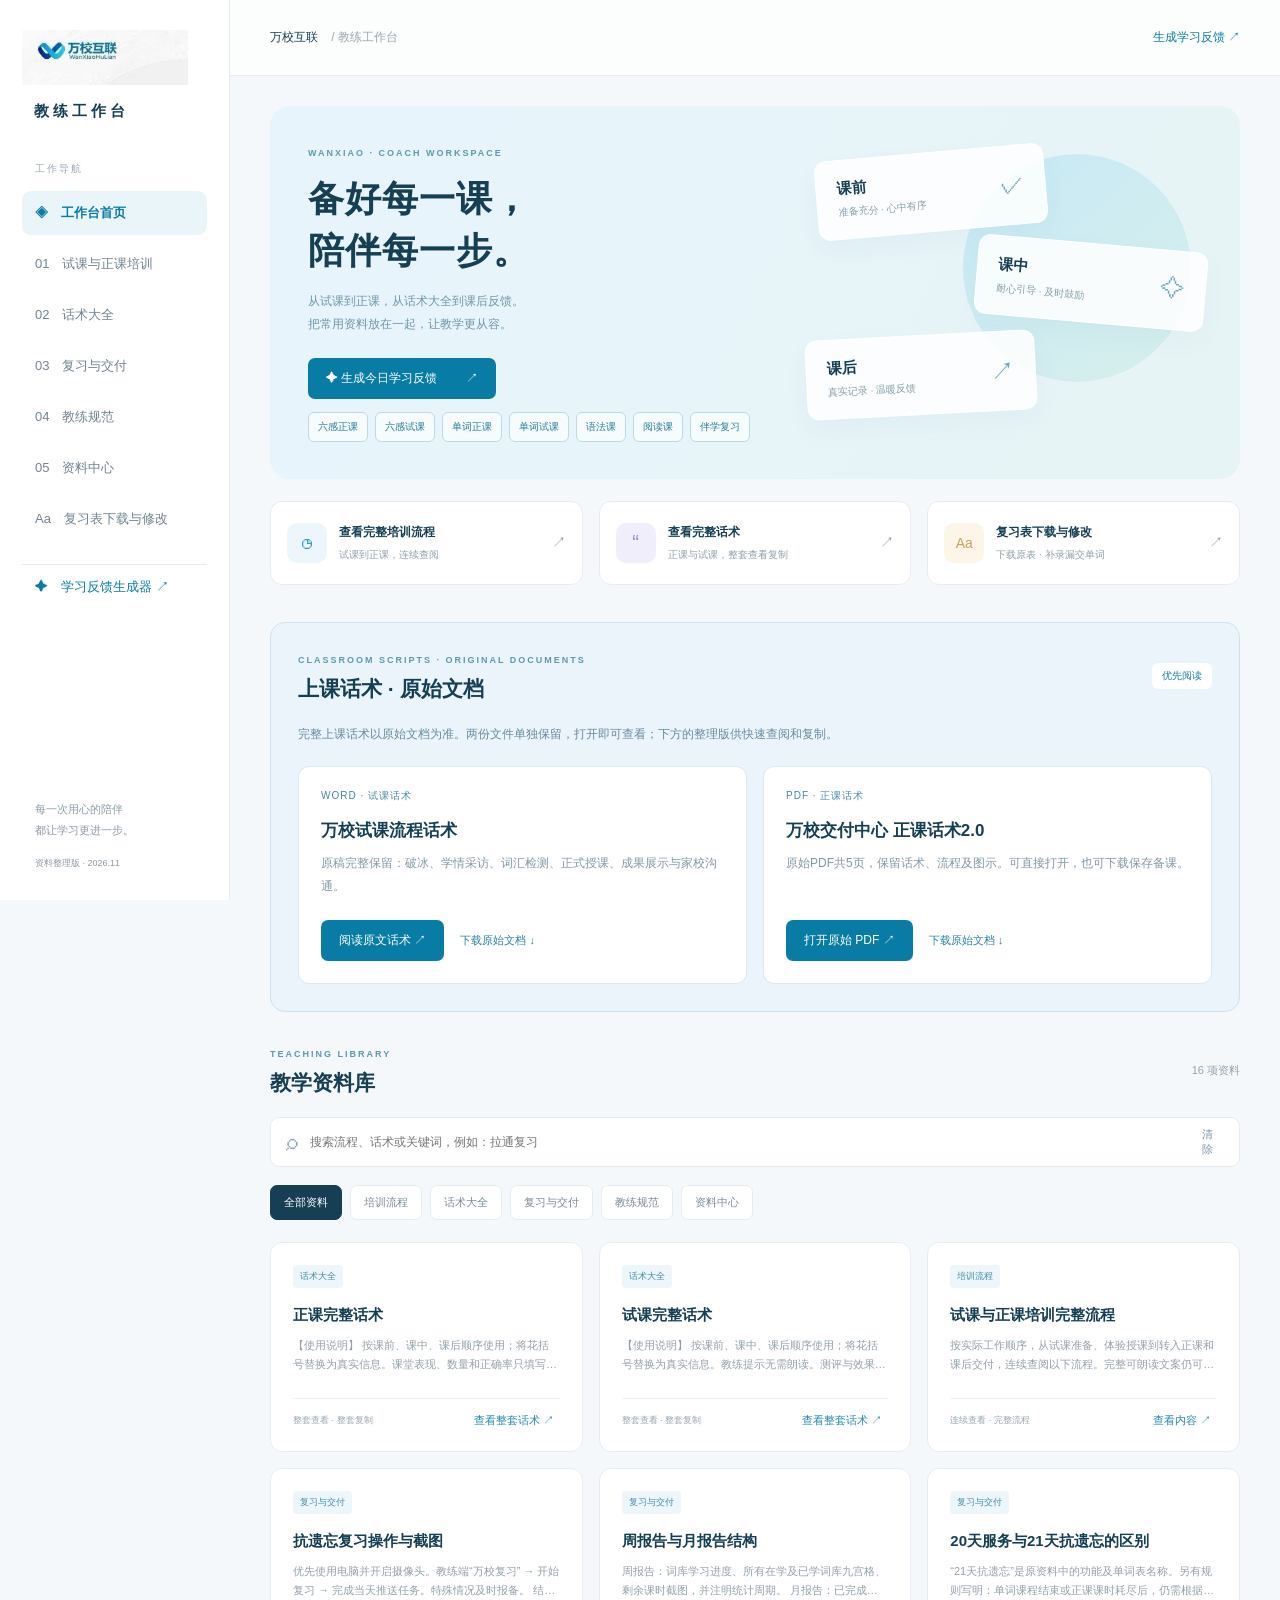
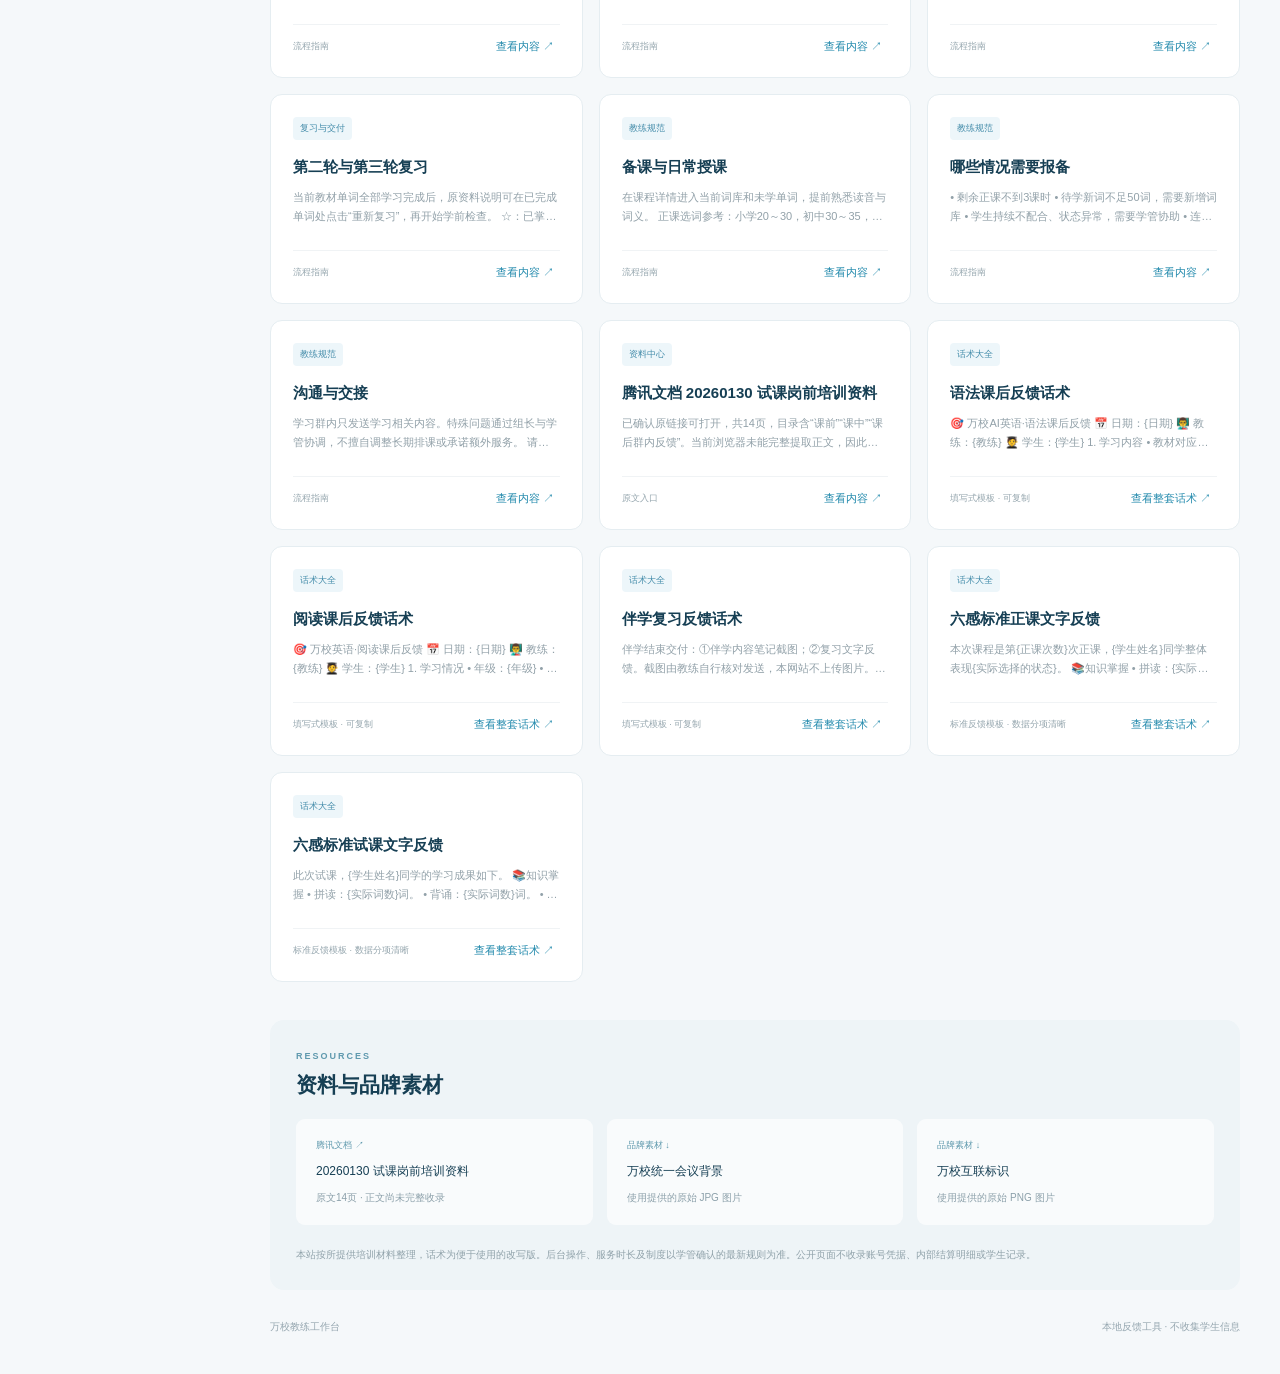
==== commit bed50fcf: "Add six-sense standard trial and regular feedback with validated learning metrics" ====
--- a/index.html
+++ b/index.html
@@ -1 +1 @@
-<!doctype html><html lang="zh-CN"><head><meta name="robots" content="noindex, nofollow, noarchive"><meta charset="UTF-8"><meta name="viewport" content="width=device-width,initial-scale=1"><meta name="description" content="万校教练工作台：分类培训资料、话术大全、复习交付、单词表与反馈生成工具。"><title>万校教练工作台</title><link rel="stylesheet" href="coach.css?v=8"></head><body><aside class="sidebar"><a class="brand" href="./"><img src="assets/logo.png" alt="万校互联"><strong>教练工作台</strong></a><span class="nav-label">工作导航</span><nav id="nav"><button data-cat="全部资料" class="active">◈　工作台首页</button><button data-cat="培训流程">01　试课与正课培训</button><button data-cat="话术大全">02　话术大全</button><button data-cat="复习与交付">03　复习与交付</button><button data-cat="教练规范">04　教练规范</button><button data-cat="资料中心">05　资料中心</button><button data-cat="单词工具">Aa　复习表下载与修改</button><a href="feedback.html">✦　学习反馈生成器 ↗</a></nav><div class="side-note">每一次用心的陪伴<br>都让学习更进一步。<small>资料整理版 · 2026.11</small></div></aside><div class="shell"><header><div>万校互联 <span>/ 教练工作台</span></div><a href="feedback.html">生成学习反馈 ↗</a></header><main><section class="hero"><div class="hero-copy"><span class="eyebrow">WANXIAO · COACH WORKSPACE</span><h1>备好每一课，<br>陪伴每一步。</h1><p>从试课到正课，从话术大全到课后反馈。<br>把常用资料放在一起，让教学更从容。</p><a class="primary" href="feedback.html">✦ 生成今日学习反馈 <span>↗</span></a><div class="feedback-entries" aria-label="按课程生成反馈"><a href="feedback.html?type=class">单词正课</a><a href="feedback.html?type=trial">单词试课</a><a href="feedback.html?type=grammar">语法课</a><a href="feedback.html?type=reading">阅读课</a><a href="feedback.html?type=companion">伴学复习</a></div></div><div class="hero-art" aria-hidden="true"><span class="orb"></span><div class="art-card c1"><b>课前</b><span>准备充分 · 心中有序</span><i>✓</i></div><div class="art-card c2"><b>课中</b><span>耐心引导 · 及时鼓励</span><i>✧</i></div><div class="art-card c3"><b>课后</b><span>真实记录 · 温暖反馈</span><i>↗</i></div></div></section><div class="quick-grid"><button data-jump="培训流程"><span class="icon blue">◷</span><div><strong>查看完整培训流程</strong><small>试课到正课，连续查阅</small></div><b>↗</b></button><button data-jump="话术大全"><span class="icon purple">“</span><div><strong>查看完整话术</strong><small>正课与试课，整套查看复制</small></div><b>↗</b></button><button data-jump="单词工具"><span class="icon gold">Aa</span><div><strong>复习表下载与修改</strong><small>下载原表 · 补录漏交单词</small></div><b>↗</b></button></div><section id="library"><section id="originalScripts" class="original-scripts"><div class="title-row"><div><span class="eyebrow">CLASSROOM SCRIPTS · ORIGINAL DOCUMENTS</span><h2>上课话术 · 原始文档</h2></div><span class="script-priority">优先阅读</span></div><p>完整上课话术以原始文档为准。两份文件单独保留，打开即可查看；下方的整理版供快速查阅和复制。</p><div class="original-grid"><article><span class="doc-type">WORD · 试课话术</span><h3>万校试课流程话术</h3><p>原稿完整保留：破冰、学情采访、词汇检测、正式授课、成果展示与家校沟通。</p><div><a class="primary" href="documents/trial-scripts.html" target="_blank" rel="noopener">阅读原文话术 ↗</a><a href="documents/trial-scripts.doc" download="万校试课流程话术.doc">下载原始文档 ↓</a></div></article><article><span class="doc-type">PDF · 正课话术</span><h3>万校交付中心 正课话术2.0</h3><p>原始PDF共5页，保留话术、流程及图示。可直接打开，也可下载保存备课。</p><div><a class="primary" href="documents/regular-scripts.pdf" target="_blank" rel="noopener">打开原始 PDF ↗</a><a href="documents/regular-scripts.pdf" download="万校交付中心 正课话术2.0.pdf">下载原始文档 ↓</a></div></article></div></section><div class="title-row"><div><span class="eyebrow">TEACHING LIBRARY</span><h2 id="sectionTitle">教学资料库</h2></div><span id="resultCount"></span></div><div class="searchbar"><span>⌕</span><input id="search" type="search" placeholder="搜索流程、话术或关键词，例如：拉通复习" aria-label="搜索培训资料"><button id="resetSearch">清除</button></div><div id="filters" class="filters"></div><div id="cards" class="cards"></div><div id="empty" hidden>没有找到相关资料，请尝试其他关键词。</div></section><section id="resources" class="resource-panel"><div class="title-row"><div><span class="eyebrow">RESOURCES</span><h2>资料与品牌素材</h2></div></div><div class="resource-grid"><a href="https://docs.qq.com/doc/DQURtT05TaW9CdFZV" target="_blank" rel="noopener"><span>腾讯文档 ↗</span><strong>20260130 试课岗前培训资料</strong><small>原文14页 · 正文尚未完整收录</small></a><a href="assets/meeting-bg.jpg" download="万校会议背景.jpg"><span>品牌素材 ↓</span><strong>万校统一会议背景</strong><small>使用提供的原始 JPG 图片</small></a><a href="assets/logo.png" download="万校互联标识.png"><span>品牌素材 ↓</span><strong>万校互联标识</strong><small>使用提供的原始 PNG 图片</small></a></div><p class="source-note">本站按所提供培训材料整理，话术为便于使用的改写版。后台操作、服务时长及制度以学管确认的最新规则为准。公开页面不收录账号凭据、内部结算明细或学生记录。</p></section><section id="wordTool" class="word-tool" hidden><div class="title-row"><div><span class="eyebrow">WORD WORKSHEET</span><h2>单词复习表自助下载与修改</h2></div><button id="printWords" class="primary">打印 / 存为 PDF</button></div><p>单词忘提交或需要调整时，可下载原表自行修改，也可在这里补录、改词义，生成本次复习表。内容仅在浏览器中处理，不保存或上传。</p><h3>① 下载原始复习表</h3><div class="template-downloads"><a href="templates/english.docx" download="万校单词复习表-英文.docx">↓ 英文复习表 <small>Word 可编辑</small></a><a href="templates/chinese.docx" download="万校单词复习表-中文.docx">↓ 中文复习表 <small>Word 可编辑</small></a><a href="templates/bilingual.docx" download="万校单词复习表-英文加中文.docx">↓ 中英复习表 <small>Word 可编辑</small></a></div><p class="template-note">原表保留提供文件中的示例日期与单词，请在 Word / WPS 中替换为本次内容。三份原文件词汇不完全相同。</p><h3>② 在线补录与修改</h3><div class="sample-row"><button id="sample15">载入中英示例 · 15词</button><button id="sample20">载入英文示例 · 20词</button></div><p class="notice">原文件并非同一组单词：中文版、中英版为15词；英文版为20词且没有配套词义，不自动拼接或补译。</p><label for="wordInput">单词内容（每行“英文 | 中文”；遗漏单词直接追加一行）</label><textarea id="wordInput" rows="8" placeholder="dove | 鸽子&#10;big | 大的"></textarea><div class="word-controls"><label>展示模式<select id="wordMode"><option value="both">英文＋中文</option><option value="en">仅英文</option><option value="zh">仅中文</option></select></label><button id="makeWords" class="primary">更新复习表</button><button id="downloadWords">下载修改后的表格 CSV</button><button id="clearWords">清空</button></div><p id="wordStatus" role="status">也可直接点击下方表格里的英文或中文修改，修改会同步到上方输入框。这里只修改复习表，不会补交到万校教学系统；如需补交学习记录，请联系学管。</p><div id="worksheet"><h3>万校互联 · 单词复习表</h3><p id="wordSummary">填写单词后点击生成</p><table><thead><tr><th>序号</th><th>英文</th><th>中文</th><th>复习 ✓</th></tr></thead><tbody id="wordRows"></tbody></table></div></section><footer>万校教练工作台 <span>本地反馈工具 · 不收集学生信息</span></footer></main></div><dialog id="detail"><div class="dialog-head"><span id="detailCategory"></span><button id="closeDetail" aria-label="关闭详情">×</button></div><h2 id="detailTitle"></h2><div id="detailBody"></div><p id="detailSource"></p><div class="dialog-bottom"><span id="copyStatus" role="status"></span><button id="copyDetail" class="primary">复制内容</button></div></dialog><script src="content.js?v=10"></script><script src="coach.js?v=7"></script></body></html>
+<!doctype html><html lang="zh-CN"><head><meta name="robots" content="noindex, nofollow, noarchive"><meta charset="UTF-8"><meta name="viewport" content="width=device-width,initial-scale=1"><meta name="description" content="万校教练工作台：分类培训资料、话术大全、复习交付、单词表与反馈生成工具。"><title>万校教练工作台</title><link rel="stylesheet" href="coach.css?v=8"></head><body><aside class="sidebar"><a class="brand" href="./"><img src="assets/logo.png" alt="万校互联"><strong>教练工作台</strong></a><span class="nav-label">工作导航</span><nav id="nav"><button data-cat="全部资料" class="active">◈　工作台首页</button><button data-cat="培训流程">01　试课与正课培训</button><button data-cat="话术大全">02　话术大全</button><button data-cat="复习与交付">03　复习与交付</button><button data-cat="教练规范">04　教练规范</button><button data-cat="资料中心">05　资料中心</button><button data-cat="单词工具">Aa　复习表下载与修改</button><a href="feedback.html">✦　学习反馈生成器 ↗</a></nav><div class="side-note">每一次用心的陪伴<br>都让学习更进一步。<small>资料整理版 · 2026.11</small></div></aside><div class="shell"><header><div>万校互联 <span>/ 教练工作台</span></div><a href="feedback.html">生成学习反馈 ↗</a></header><main><section class="hero"><div class="hero-copy"><span class="eyebrow">WANXIAO · COACH WORKSPACE</span><h1>备好每一课，<br>陪伴每一步。</h1><p>从试课到正课，从话术大全到课后反馈。<br>把常用资料放在一起，让教学更从容。</p><a class="primary" href="feedback.html">✦ 生成今日学习反馈 <span>↗</span></a><div class="feedback-entries" aria-label="按课程生成反馈"><a href="feedback.html?type=sixclass">六感正课</a><a href="feedback.html?type=sixtrial">六感试课</a><a href="feedback.html?type=class">单词正课</a><a href="feedback.html?type=trial">单词试课</a><a href="feedback.html?type=grammar">语法课</a><a href="feedback.html?type=reading">阅读课</a><a href="feedback.html?type=companion">伴学复习</a></div></div><div class="hero-art" aria-hidden="true"><span class="orb"></span><div class="art-card c1"><b>课前</b><span>准备充分 · 心中有序</span><i>✓</i></div><div class="art-card c2"><b>课中</b><span>耐心引导 · 及时鼓励</span><i>✧</i></div><div class="art-card c3"><b>课后</b><span>真实记录 · 温暖反馈</span><i>↗</i></div></div></section><div class="quick-grid"><button data-jump="培训流程"><span class="icon blue">◷</span><div><strong>查看完整培训流程</strong><small>试课到正课，连续查阅</small></div><b>↗</b></button><button data-jump="话术大全"><span class="icon purple">“</span><div><strong>查看完整话术</strong><small>正课与试课，整套查看复制</small></div><b>↗</b></button><button data-jump="单词工具"><span class="icon gold">Aa</span><div><strong>复习表下载与修改</strong><small>下载原表 · 补录漏交单词</small></div><b>↗</b></button></div><section id="library"><section id="originalScripts" class="original-scripts"><div class="title-row"><div><span class="eyebrow">CLASSROOM SCRIPTS · ORIGINAL DOCUMENTS</span><h2>上课话术 · 原始文档</h2></div><span class="script-priority">优先阅读</span></div><p>完整上课话术以原始文档为准。两份文件单独保留，打开即可查看；下方的整理版供快速查阅和复制。</p><div class="original-grid"><article><span class="doc-type">WORD · 试课话术</span><h3>万校试课流程话术</h3><p>原稿完整保留：破冰、学情采访、词汇检测、正式授课、成果展示与家校沟通。</p><div><a class="primary" href="documents/trial-scripts.html" target="_blank" rel="noopener">阅读原文话术 ↗</a><a href="documents/trial-scripts.doc" download="万校试课流程话术.doc">下载原始文档 ↓</a></div></article><article><span class="doc-type">PDF · 正课话术</span><h3>万校交付中心 正课话术2.0</h3><p>原始PDF共5页，保留话术、流程及图示。可直接打开，也可下载保存备课。</p><div><a class="primary" href="documents/regular-scripts.pdf" target="_blank" rel="noopener">打开原始 PDF ↗</a><a href="documents/regular-scripts.pdf" download="万校交付中心 正课话术2.0.pdf">下载原始文档 ↓</a></div></article></div></section><div class="title-row"><div><span class="eyebrow">TEACHING LIBRARY</span><h2 id="sectionTitle">教学资料库</h2></div><span id="resultCount"></span></div><div class="searchbar"><span>⌕</span><input id="search" type="search" placeholder="搜索流程、话术或关键词，例如：拉通复习" aria-label="搜索培训资料"><button id="resetSearch">清除</button></div><div id="filters" class="filters"></div><div id="cards" class="cards"></div><div id="empty" hidden>没有找到相关资料，请尝试其他关键词。</div></section><section id="resources" class="resource-panel"><div class="title-row"><div><span class="eyebrow">RESOURCES</span><h2>资料与品牌素材</h2></div></div><div class="resource-grid"><a href="https://docs.qq.com/doc/DQURtT05TaW9CdFZV" target="_blank" rel="noopener"><span>腾讯文档 ↗</span><strong>20260130 试课岗前培训资料</strong><small>原文14页 · 正文尚未完整收录</small></a><a href="assets/meeting-bg.jpg" download="万校会议背景.jpg"><span>品牌素材 ↓</span><strong>万校统一会议背景</strong><small>使用提供的原始 JPG 图片</small></a><a href="assets/logo.png" download="万校互联标识.png"><span>品牌素材 ↓</span><strong>万校互联标识</strong><small>使用提供的原始 PNG 图片</small></a></div><p class="source-note">本站按所提供培训材料整理，话术为便于使用的改写版。后台操作、服务时长及制度以学管确认的最新规则为准。公开页面不收录账号凭据、内部结算明细或学生记录。</p></section><section id="wordTool" class="word-tool" hidden><div class="title-row"><div><span class="eyebrow">WORD WORKSHEET</span><h2>单词复习表自助下载与修改</h2></div><button id="printWords" class="primary">打印 / 存为 PDF</button></div><p>单词忘提交或需要调整时，可下载原表自行修改，也可在这里补录、改词义，生成本次复习表。内容仅在浏览器中处理，不保存或上传。</p><h3>① 下载原始复习表</h3><div class="template-downloads"><a href="templates/english.docx" download="万校单词复习表-英文.docx">↓ 英文复习表 <small>Word 可编辑</small></a><a href="templates/chinese.docx" download="万校单词复习表-中文.docx">↓ 中文复习表 <small>Word 可编辑</small></a><a href="templates/bilingual.docx" download="万校单词复习表-英文加中文.docx">↓ 中英复习表 <small>Word 可编辑</small></a></div><p class="template-note">原表保留提供文件中的示例日期与单词，请在 Word / WPS 中替换为本次内容。三份原文件词汇不完全相同。</p><h3>② 在线补录与修改</h3><div class="sample-row"><button id="sample15">载入中英示例 · 15词</button><button id="sample20">载入英文示例 · 20词</button></div><p class="notice">原文件并非同一组单词：中文版、中英版为15词；英文版为20词且没有配套词义，不自动拼接或补译。</p><label for="wordInput">单词内容（每行“英文 | 中文”；遗漏单词直接追加一行）</label><textarea id="wordInput" rows="8" placeholder="dove | 鸽子&#10;big | 大的"></textarea><div class="word-controls"><label>展示模式<select id="wordMode"><option value="both">英文＋中文</option><option value="en">仅英文</option><option value="zh">仅中文</option></select></label><button id="makeWords" class="primary">更新复习表</button><button id="downloadWords">下载修改后的表格 CSV</button><button id="clearWords">清空</button></div><p id="wordStatus" role="status">也可直接点击下方表格里的英文或中文修改，修改会同步到上方输入框。这里只修改复习表，不会补交到万校教学系统；如需补交学习记录，请联系学管。</p><div id="worksheet"><h3>万校互联 · 单词复习表</h3><p id="wordSummary">填写单词后点击生成</p><table><thead><tr><th>序号</th><th>英文</th><th>中文</th><th>复习 ✓</th></tr></thead><tbody id="wordRows"></tbody></table></div></section><footer>万校教练工作台 <span>本地反馈工具 · 不收集学生信息</span></footer></main></div><dialog id="detail"><div class="dialog-head"><span id="detailCategory"></span><button id="closeDetail" aria-label="关闭详情">×</button></div><h2 id="detailTitle"></h2><div id="detailBody"></div><p id="detailSource"></p><div class="dialog-bottom"><span id="copyStatus" role="status"></span><button id="copyDetail" class="primary">复制内容</button></div></dialog><script src="content.js?v=12"></script><script src="coach.js?v=7"></script></body></html>
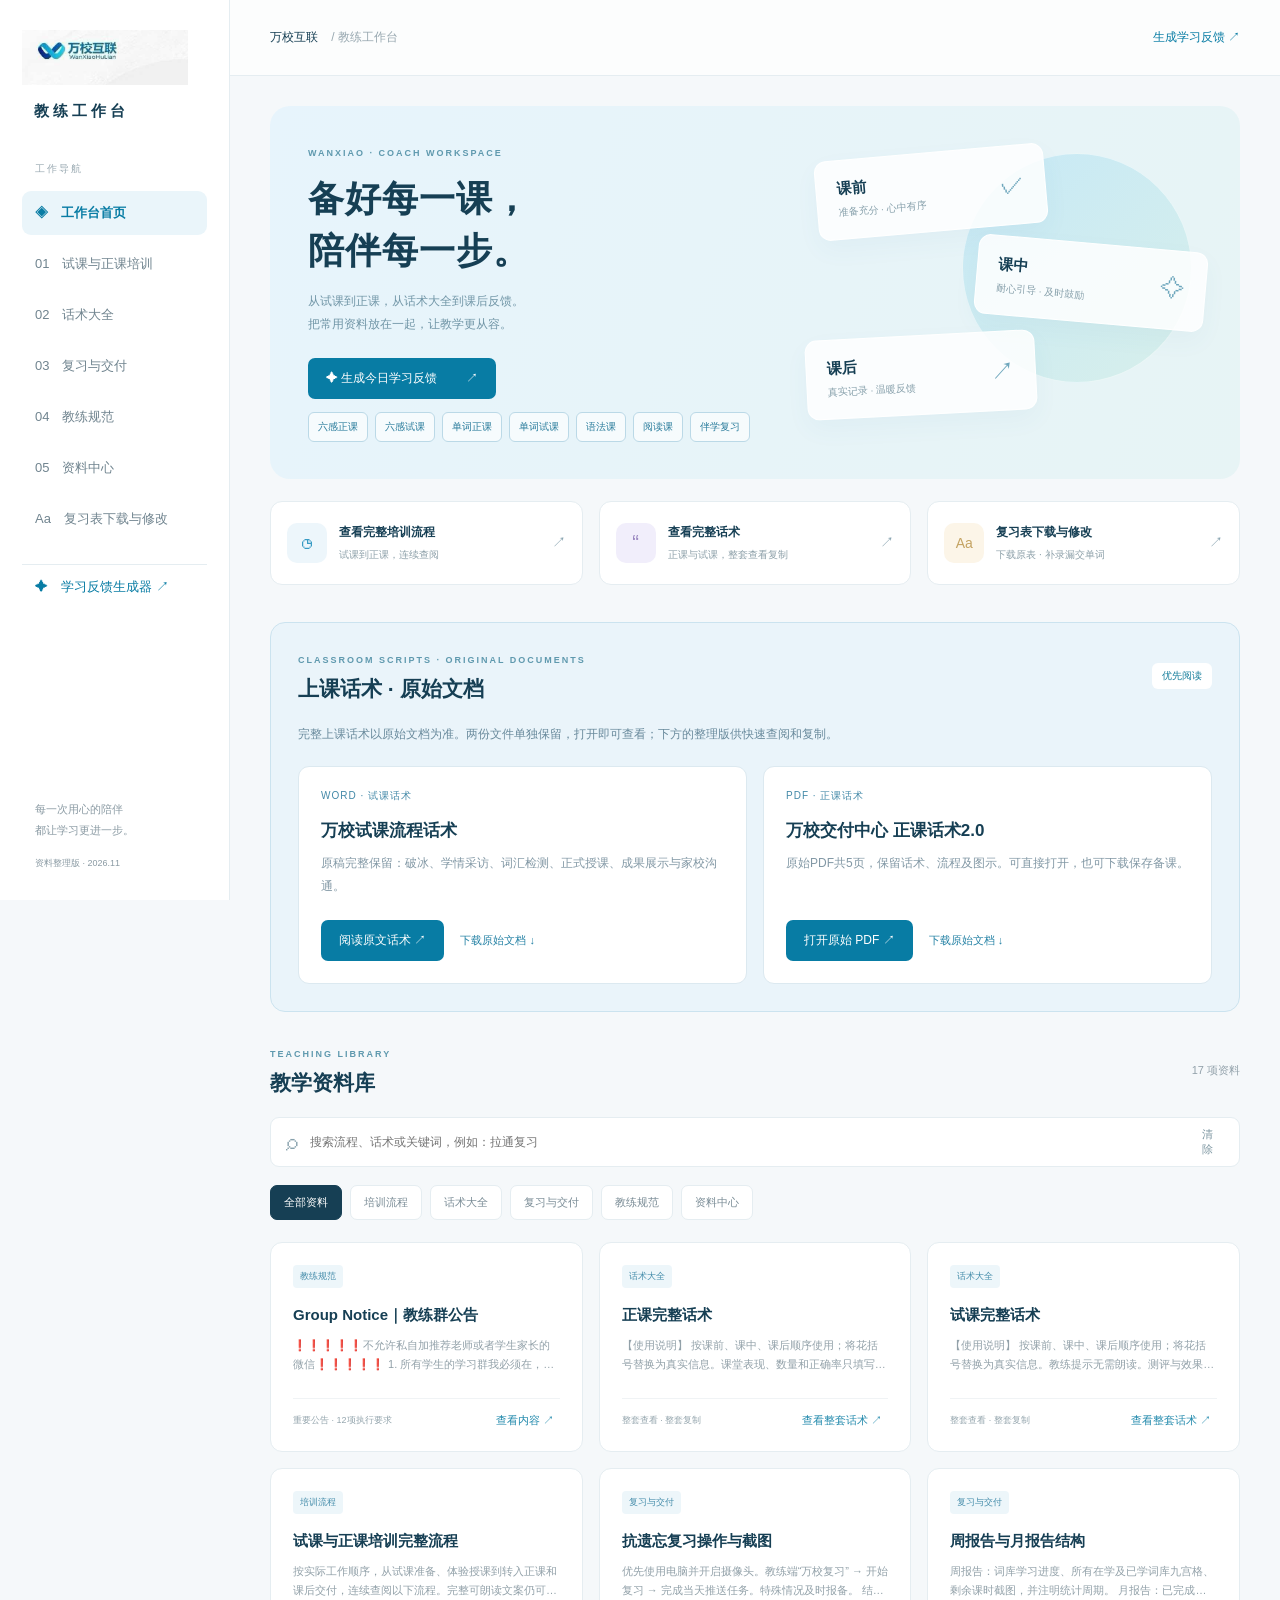
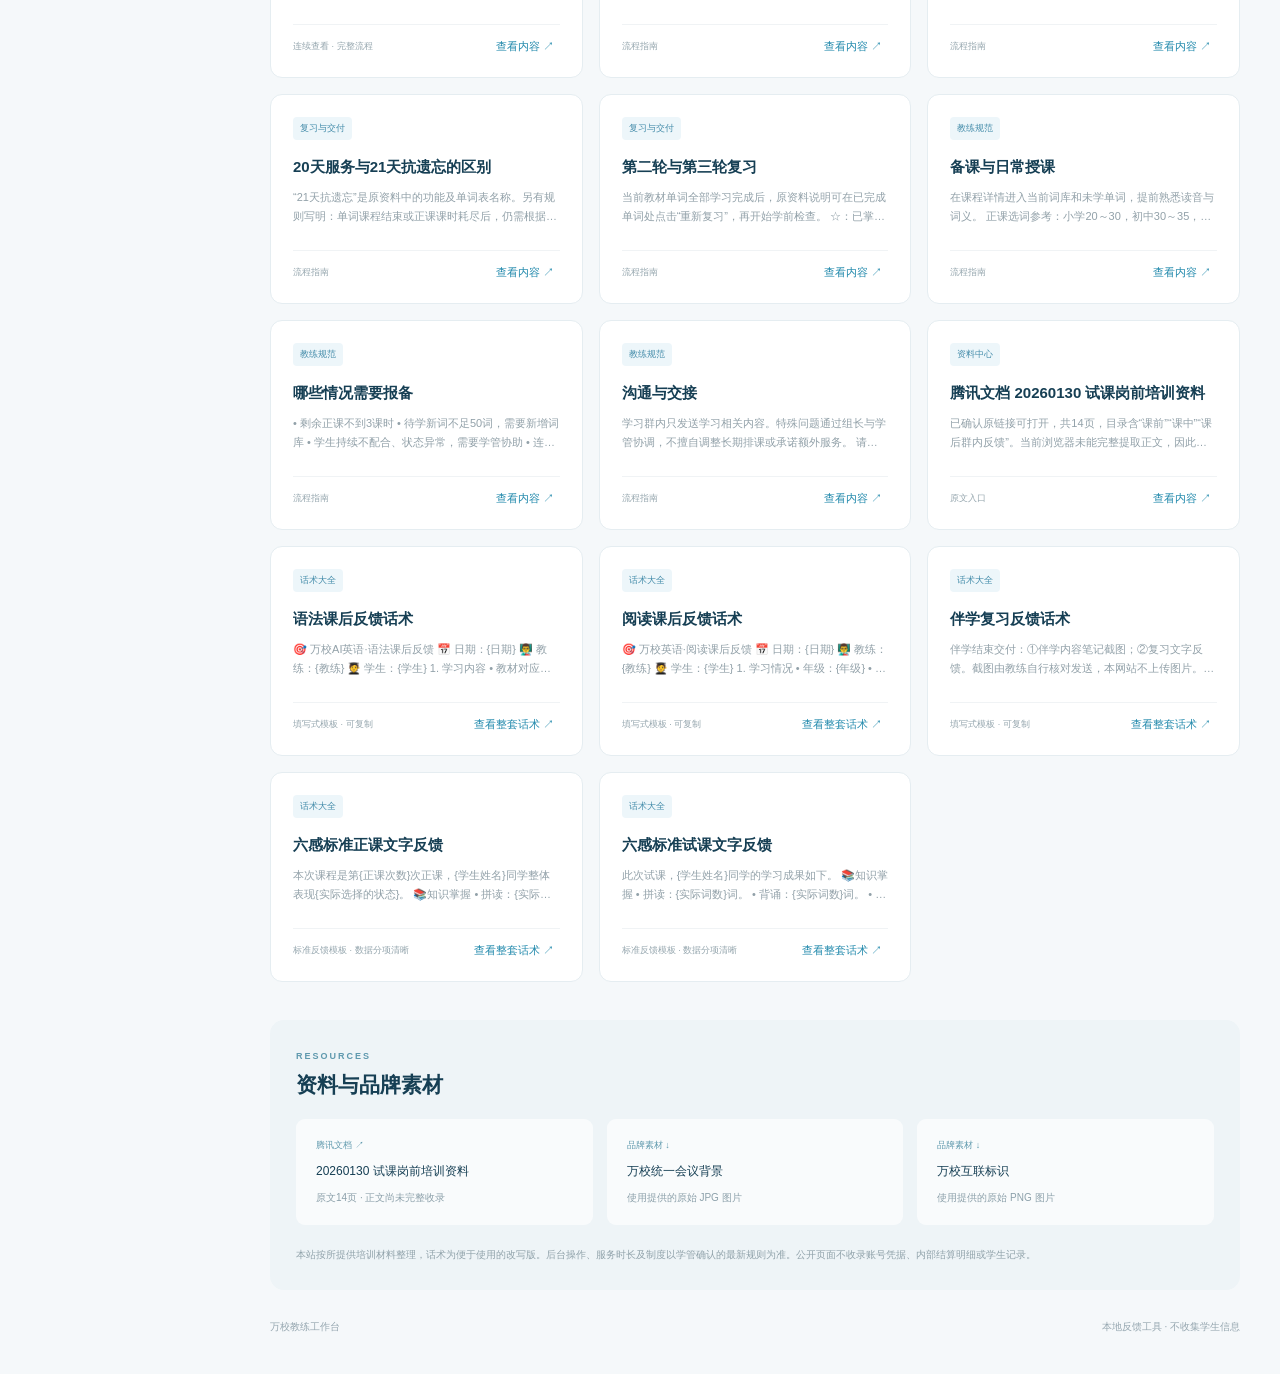
==== commit da3290b5: "Add full coach group notice with twelve requirements" ====
--- a/index.html
+++ b/index.html
@@ -1 +1 @@
-<!doctype html><html lang="zh-CN"><head><meta name="robots" content="noindex, nofollow, noarchive"><meta charset="UTF-8"><meta name="viewport" content="width=device-width,initial-scale=1"><meta name="description" content="万校教练工作台：分类培训资料、话术大全、复习交付、单词表与反馈生成工具。"><title>万校教练工作台</title><link rel="stylesheet" href="coach.css?v=8"></head><body><aside class="sidebar"><a class="brand" href="./"><img src="assets/logo.png" alt="万校互联"><strong>教练工作台</strong></a><span class="nav-label">工作导航</span><nav id="nav"><button data-cat="全部资料" class="active">◈　工作台首页</button><button data-cat="培训流程">01　试课与正课培训</button><button data-cat="话术大全">02　话术大全</button><button data-cat="复习与交付">03　复习与交付</button><button data-cat="教练规范">04　教练规范</button><button data-cat="资料中心">05　资料中心</button><button data-cat="单词工具">Aa　复习表下载与修改</button><a href="feedback.html">✦　学习反馈生成器 ↗</a></nav><div class="side-note">每一次用心的陪伴<br>都让学习更进一步。<small>资料整理版 · 2026.11</small></div></aside><div class="shell"><header><div>万校互联 <span>/ 教练工作台</span></div><a href="feedback.html">生成学习反馈 ↗</a></header><main><section class="hero"><div class="hero-copy"><span class="eyebrow">WANXIAO · COACH WORKSPACE</span><h1>备好每一课，<br>陪伴每一步。</h1><p>从试课到正课，从话术大全到课后反馈。<br>把常用资料放在一起，让教学更从容。</p><a class="primary" href="feedback.html">✦ 生成今日学习反馈 <span>↗</span></a><div class="feedback-entries" aria-label="按课程生成反馈"><a href="feedback.html?type=sixclass">六感正课</a><a href="feedback.html?type=sixtrial">六感试课</a><a href="feedback.html?type=class">单词正课</a><a href="feedback.html?type=trial">单词试课</a><a href="feedback.html?type=grammar">语法课</a><a href="feedback.html?type=reading">阅读课</a><a href="feedback.html?type=companion">伴学复习</a></div></div><div class="hero-art" aria-hidden="true"><span class="orb"></span><div class="art-card c1"><b>课前</b><span>准备充分 · 心中有序</span><i>✓</i></div><div class="art-card c2"><b>课中</b><span>耐心引导 · 及时鼓励</span><i>✧</i></div><div class="art-card c3"><b>课后</b><span>真实记录 · 温暖反馈</span><i>↗</i></div></div></section><div class="quick-grid"><button data-jump="培训流程"><span class="icon blue">◷</span><div><strong>查看完整培训流程</strong><small>试课到正课，连续查阅</small></div><b>↗</b></button><button data-jump="话术大全"><span class="icon purple">“</span><div><strong>查看完整话术</strong><small>正课与试课，整套查看复制</small></div><b>↗</b></button><button data-jump="单词工具"><span class="icon gold">Aa</span><div><strong>复习表下载与修改</strong><small>下载原表 · 补录漏交单词</small></div><b>↗</b></button></div><section id="library"><section id="originalScripts" class="original-scripts"><div class="title-row"><div><span class="eyebrow">CLASSROOM SCRIPTS · ORIGINAL DOCUMENTS</span><h2>上课话术 · 原始文档</h2></div><span class="script-priority">优先阅读</span></div><p>完整上课话术以原始文档为准。两份文件单独保留，打开即可查看；下方的整理版供快速查阅和复制。</p><div class="original-grid"><article><span class="doc-type">WORD · 试课话术</span><h3>万校试课流程话术</h3><p>原稿完整保留：破冰、学情采访、词汇检测、正式授课、成果展示与家校沟通。</p><div><a class="primary" href="documents/trial-scripts.html" target="_blank" rel="noopener">阅读原文话术 ↗</a><a href="documents/trial-scripts.doc" download="万校试课流程话术.doc">下载原始文档 ↓</a></div></article><article><span class="doc-type">PDF · 正课话术</span><h3>万校交付中心 正课话术2.0</h3><p>原始PDF共5页，保留话术、流程及图示。可直接打开，也可下载保存备课。</p><div><a class="primary" href="documents/regular-scripts.pdf" target="_blank" rel="noopener">打开原始 PDF ↗</a><a href="documents/regular-scripts.pdf" download="万校交付中心 正课话术2.0.pdf">下载原始文档 ↓</a></div></article></div></section><div class="title-row"><div><span class="eyebrow">TEACHING LIBRARY</span><h2 id="sectionTitle">教学资料库</h2></div><span id="resultCount"></span></div><div class="searchbar"><span>⌕</span><input id="search" type="search" placeholder="搜索流程、话术或关键词，例如：拉通复习" aria-label="搜索培训资料"><button id="resetSearch">清除</button></div><div id="filters" class="filters"></div><div id="cards" class="cards"></div><div id="empty" hidden>没有找到相关资料，请尝试其他关键词。</div></section><section id="resources" class="resource-panel"><div class="title-row"><div><span class="eyebrow">RESOURCES</span><h2>资料与品牌素材</h2></div></div><div class="resource-grid"><a href="https://docs.qq.com/doc/DQURtT05TaW9CdFZV" target="_blank" rel="noopener"><span>腾讯文档 ↗</span><strong>20260130 试课岗前培训资料</strong><small>原文14页 · 正文尚未完整收录</small></a><a href="assets/meeting-bg.jpg" download="万校会议背景.jpg"><span>品牌素材 ↓</span><strong>万校统一会议背景</strong><small>使用提供的原始 JPG 图片</small></a><a href="assets/logo.png" download="万校互联标识.png"><span>品牌素材 ↓</span><strong>万校互联标识</strong><small>使用提供的原始 PNG 图片</small></a></div><p class="source-note">本站按所提供培训材料整理，话术为便于使用的改写版。后台操作、服务时长及制度以学管确认的最新规则为准。公开页面不收录账号凭据、内部结算明细或学生记录。</p></section><section id="wordTool" class="word-tool" hidden><div class="title-row"><div><span class="eyebrow">WORD WORKSHEET</span><h2>单词复习表自助下载与修改</h2></div><button id="printWords" class="primary">打印 / 存为 PDF</button></div><p>单词忘提交或需要调整时，可下载原表自行修改，也可在这里补录、改词义，生成本次复习表。内容仅在浏览器中处理，不保存或上传。</p><h3>① 下载原始复习表</h3><div class="template-downloads"><a href="templates/english.docx" download="万校单词复习表-英文.docx">↓ 英文复习表 <small>Word 可编辑</small></a><a href="templates/chinese.docx" download="万校单词复习表-中文.docx">↓ 中文复习表 <small>Word 可编辑</small></a><a href="templates/bilingual.docx" download="万校单词复习表-英文加中文.docx">↓ 中英复习表 <small>Word 可编辑</small></a></div><p class="template-note">原表保留提供文件中的示例日期与单词，请在 Word / WPS 中替换为本次内容。三份原文件词汇不完全相同。</p><h3>② 在线补录与修改</h3><div class="sample-row"><button id="sample15">载入中英示例 · 15词</button><button id="sample20">载入英文示例 · 20词</button></div><p class="notice">原文件并非同一组单词：中文版、中英版为15词；英文版为20词且没有配套词义，不自动拼接或补译。</p><label for="wordInput">单词内容（每行“英文 | 中文”；遗漏单词直接追加一行）</label><textarea id="wordInput" rows="8" placeholder="dove | 鸽子&#10;big | 大的"></textarea><div class="word-controls"><label>展示模式<select id="wordMode"><option value="both">英文＋中文</option><option value="en">仅英文</option><option value="zh">仅中文</option></select></label><button id="makeWords" class="primary">更新复习表</button><button id="downloadWords">下载修改后的表格 CSV</button><button id="clearWords">清空</button></div><p id="wordStatus" role="status">也可直接点击下方表格里的英文或中文修改，修改会同步到上方输入框。这里只修改复习表，不会补交到万校教学系统；如需补交学习记录，请联系学管。</p><div id="worksheet"><h3>万校互联 · 单词复习表</h3><p id="wordSummary">填写单词后点击生成</p><table><thead><tr><th>序号</th><th>英文</th><th>中文</th><th>复习 ✓</th></tr></thead><tbody id="wordRows"></tbody></table></div></section><footer>万校教练工作台 <span>本地反馈工具 · 不收集学生信息</span></footer></main></div><dialog id="detail"><div class="dialog-head"><span id="detailCategory"></span><button id="closeDetail" aria-label="关闭详情">×</button></div><h2 id="detailTitle"></h2><div id="detailBody"></div><p id="detailSource"></p><div class="dialog-bottom"><span id="copyStatus" role="status"></span><button id="copyDetail" class="primary">复制内容</button></div></dialog><script src="content.js?v=12"></script><script src="coach.js?v=7"></script></body></html>
+<!doctype html><html lang="zh-CN"><head><meta name="robots" content="noindex, nofollow, noarchive"><meta charset="UTF-8"><meta name="viewport" content="width=device-width,initial-scale=1"><meta name="description" content="万校教练工作台：分类培训资料、话术大全、复习交付、单词表与反馈生成工具。"><title>万校教练工作台</title><link rel="stylesheet" href="coach.css?v=8"></head><body><aside class="sidebar"><a class="brand" href="./"><img src="assets/logo.png" alt="万校互联"><strong>教练工作台</strong></a><span class="nav-label">工作导航</span><nav id="nav"><button data-cat="全部资料" class="active">◈　工作台首页</button><button data-cat="培训流程">01　试课与正课培训</button><button data-cat="话术大全">02　话术大全</button><button data-cat="复习与交付">03　复习与交付</button><button data-cat="教练规范">04　教练规范</button><button data-cat="资料中心">05　资料中心</button><button data-cat="单词工具">Aa　复习表下载与修改</button><a href="feedback.html">✦　学习反馈生成器 ↗</a></nav><div class="side-note">每一次用心的陪伴<br>都让学习更进一步。<small>资料整理版 · 2026.11</small></div></aside><div class="shell"><header><div>万校互联 <span>/ 教练工作台</span></div><a href="feedback.html">生成学习反馈 ↗</a></header><main><section class="hero"><div class="hero-copy"><span class="eyebrow">WANXIAO · COACH WORKSPACE</span><h1>备好每一课，<br>陪伴每一步。</h1><p>从试课到正课，从话术大全到课后反馈。<br>把常用资料放在一起，让教学更从容。</p><a class="primary" href="feedback.html">✦ 生成今日学习反馈 <span>↗</span></a><div class="feedback-entries" aria-label="按课程生成反馈"><a href="feedback.html?type=sixclass">六感正课</a><a href="feedback.html?type=sixtrial">六感试课</a><a href="feedback.html?type=class">单词正课</a><a href="feedback.html?type=trial">单词试课</a><a href="feedback.html?type=grammar">语法课</a><a href="feedback.html?type=reading">阅读课</a><a href="feedback.html?type=companion">伴学复习</a></div></div><div class="hero-art" aria-hidden="true"><span class="orb"></span><div class="art-card c1"><b>课前</b><span>准备充分 · 心中有序</span><i>✓</i></div><div class="art-card c2"><b>课中</b><span>耐心引导 · 及时鼓励</span><i>✧</i></div><div class="art-card c3"><b>课后</b><span>真实记录 · 温暖反馈</span><i>↗</i></div></div></section><div class="quick-grid"><button data-jump="培训流程"><span class="icon blue">◷</span><div><strong>查看完整培训流程</strong><small>试课到正课，连续查阅</small></div><b>↗</b></button><button data-jump="话术大全"><span class="icon purple">“</span><div><strong>查看完整话术</strong><small>正课与试课，整套查看复制</small></div><b>↗</b></button><button data-jump="单词工具"><span class="icon gold">Aa</span><div><strong>复习表下载与修改</strong><small>下载原表 · 补录漏交单词</small></div><b>↗</b></button></div><section id="library"><section id="originalScripts" class="original-scripts"><div class="title-row"><div><span class="eyebrow">CLASSROOM SCRIPTS · ORIGINAL DOCUMENTS</span><h2>上课话术 · 原始文档</h2></div><span class="script-priority">优先阅读</span></div><p>完整上课话术以原始文档为准。两份文件单独保留，打开即可查看；下方的整理版供快速查阅和复制。</p><div class="original-grid"><article><span class="doc-type">WORD · 试课话术</span><h3>万校试课流程话术</h3><p>原稿完整保留：破冰、学情采访、词汇检测、正式授课、成果展示与家校沟通。</p><div><a class="primary" href="documents/trial-scripts.html" target="_blank" rel="noopener">阅读原文话术 ↗</a><a href="documents/trial-scripts.doc" download="万校试课流程话术.doc">下载原始文档 ↓</a></div></article><article><span class="doc-type">PDF · 正课话术</span><h3>万校交付中心 正课话术2.0</h3><p>原始PDF共5页，保留话术、流程及图示。可直接打开，也可下载保存备课。</p><div><a class="primary" href="documents/regular-scripts.pdf" target="_blank" rel="noopener">打开原始 PDF ↗</a><a href="documents/regular-scripts.pdf" download="万校交付中心 正课话术2.0.pdf">下载原始文档 ↓</a></div></article></div></section><div class="title-row"><div><span class="eyebrow">TEACHING LIBRARY</span><h2 id="sectionTitle">教学资料库</h2></div><span id="resultCount"></span></div><div class="searchbar"><span>⌕</span><input id="search" type="search" placeholder="搜索流程、话术或关键词，例如：拉通复习" aria-label="搜索培训资料"><button id="resetSearch">清除</button></div><div id="filters" class="filters"></div><div id="cards" class="cards"></div><div id="empty" hidden>没有找到相关资料，请尝试其他关键词。</div></section><section id="resources" class="resource-panel"><div class="title-row"><div><span class="eyebrow">RESOURCES</span><h2>资料与品牌素材</h2></div></div><div class="resource-grid"><a href="https://docs.qq.com/doc/DQURtT05TaW9CdFZV" target="_blank" rel="noopener"><span>腾讯文档 ↗</span><strong>20260130 试课岗前培训资料</strong><small>原文14页 · 正文尚未完整收录</small></a><a href="assets/meeting-bg.jpg" download="万校会议背景.jpg"><span>品牌素材 ↓</span><strong>万校统一会议背景</strong><small>使用提供的原始 JPG 图片</small></a><a href="assets/logo.png" download="万校互联标识.png"><span>品牌素材 ↓</span><strong>万校互联标识</strong><small>使用提供的原始 PNG 图片</small></a></div><p class="source-note">本站按所提供培训材料整理，话术为便于使用的改写版。后台操作、服务时长及制度以学管确认的最新规则为准。公开页面不收录账号凭据、内部结算明细或学生记录。</p></section><section id="wordTool" class="word-tool" hidden><div class="title-row"><div><span class="eyebrow">WORD WORKSHEET</span><h2>单词复习表自助下载与修改</h2></div><button id="printWords" class="primary">打印 / 存为 PDF</button></div><p>单词忘提交或需要调整时，可下载原表自行修改，也可在这里补录、改词义，生成本次复习表。内容仅在浏览器中处理，不保存或上传。</p><h3>① 下载原始复习表</h3><div class="template-downloads"><a href="templates/english.docx" download="万校单词复习表-英文.docx">↓ 英文复习表 <small>Word 可编辑</small></a><a href="templates/chinese.docx" download="万校单词复习表-中文.docx">↓ 中文复习表 <small>Word 可编辑</small></a><a href="templates/bilingual.docx" download="万校单词复习表-英文加中文.docx">↓ 中英复习表 <small>Word 可编辑</small></a></div><p class="template-note">原表保留提供文件中的示例日期与单词，请在 Word / WPS 中替换为本次内容。三份原文件词汇不完全相同。</p><h3>② 在线补录与修改</h3><div class="sample-row"><button id="sample15">载入中英示例 · 15词</button><button id="sample20">载入英文示例 · 20词</button></div><p class="notice">原文件并非同一组单词：中文版、中英版为15词；英文版为20词且没有配套词义，不自动拼接或补译。</p><label for="wordInput">单词内容（每行“英文 | 中文”；遗漏单词直接追加一行）</label><textarea id="wordInput" rows="8" placeholder="dove | 鸽子&#10;big | 大的"></textarea><div class="word-controls"><label>展示模式<select id="wordMode"><option value="both">英文＋中文</option><option value="en">仅英文</option><option value="zh">仅中文</option></select></label><button id="makeWords" class="primary">更新复习表</button><button id="downloadWords">下载修改后的表格 CSV</button><button id="clearWords">清空</button></div><p id="wordStatus" role="status">也可直接点击下方表格里的英文或中文修改，修改会同步到上方输入框。这里只修改复习表，不会补交到万校教学系统；如需补交学习记录，请联系学管。</p><div id="worksheet"><h3>万校互联 · 单词复习表</h3><p id="wordSummary">填写单词后点击生成</p><table><thead><tr><th>序号</th><th>英文</th><th>中文</th><th>复习 ✓</th></tr></thead><tbody id="wordRows"></tbody></table></div></section><footer>万校教练工作台 <span>本地反馈工具 · 不收集学生信息</span></footer></main></div><dialog id="detail"><div class="dialog-head"><span id="detailCategory"></span><button id="closeDetail" aria-label="关闭详情">×</button></div><h2 id="detailTitle"></h2><div id="detailBody"></div><p id="detailSource"></p><div class="dialog-bottom"><span id="copyStatus" role="status"></span><button id="copyDetail" class="primary">复制内容</button></div></dialog><script src="content.js?v=13"></script><script src="coach.js?v=7"></script></body></html>
